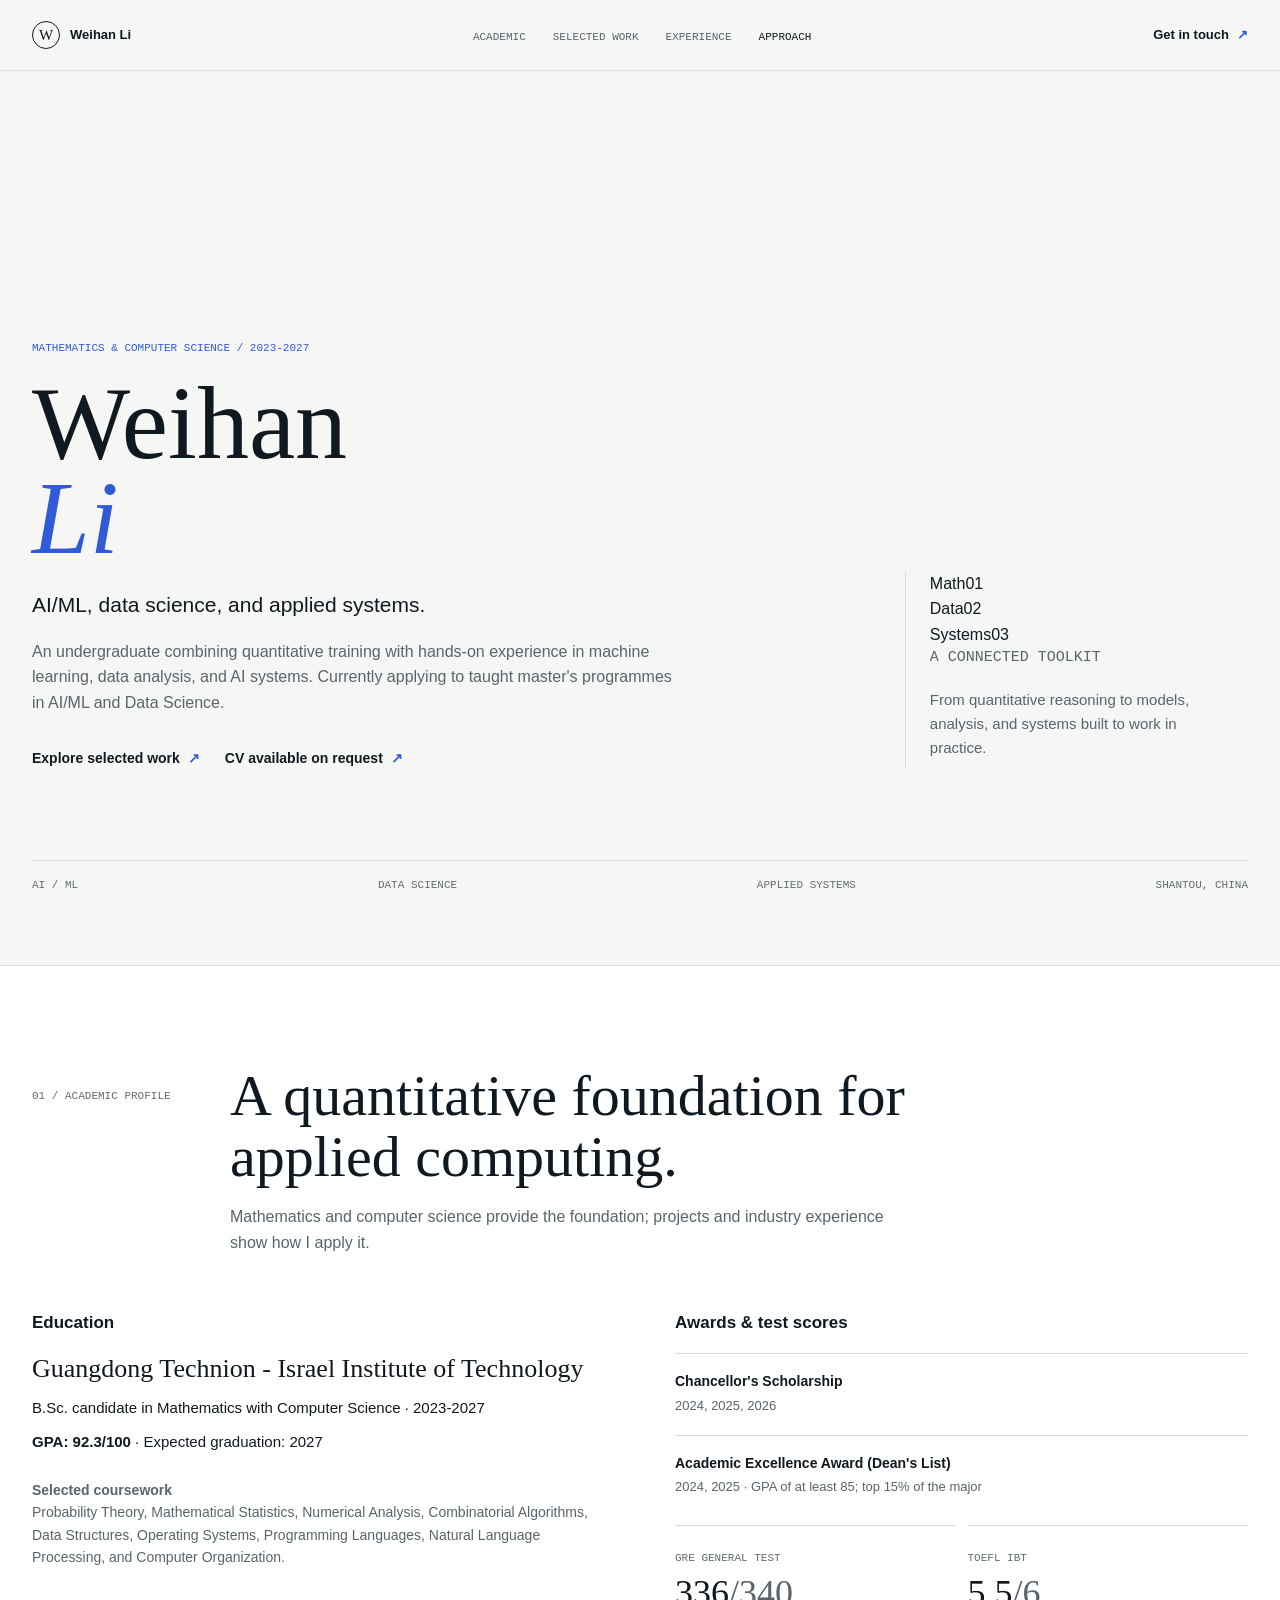
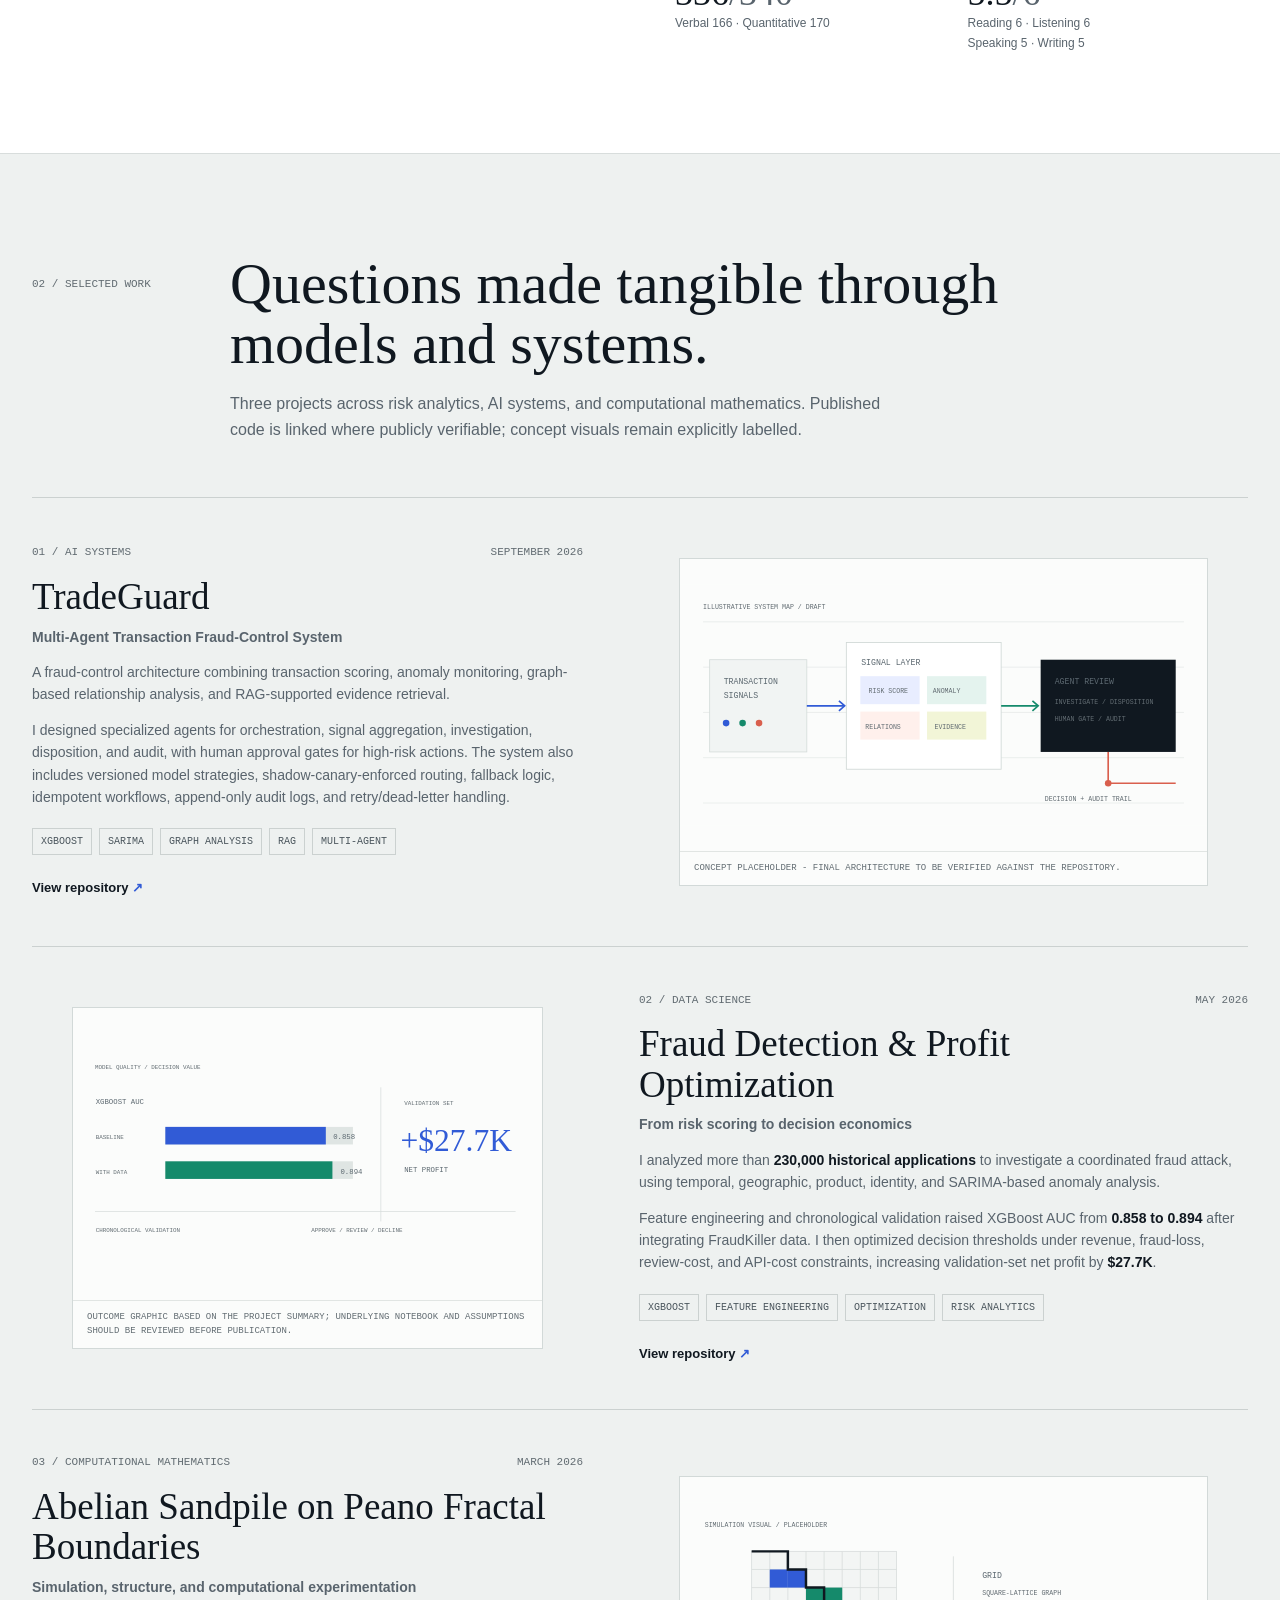
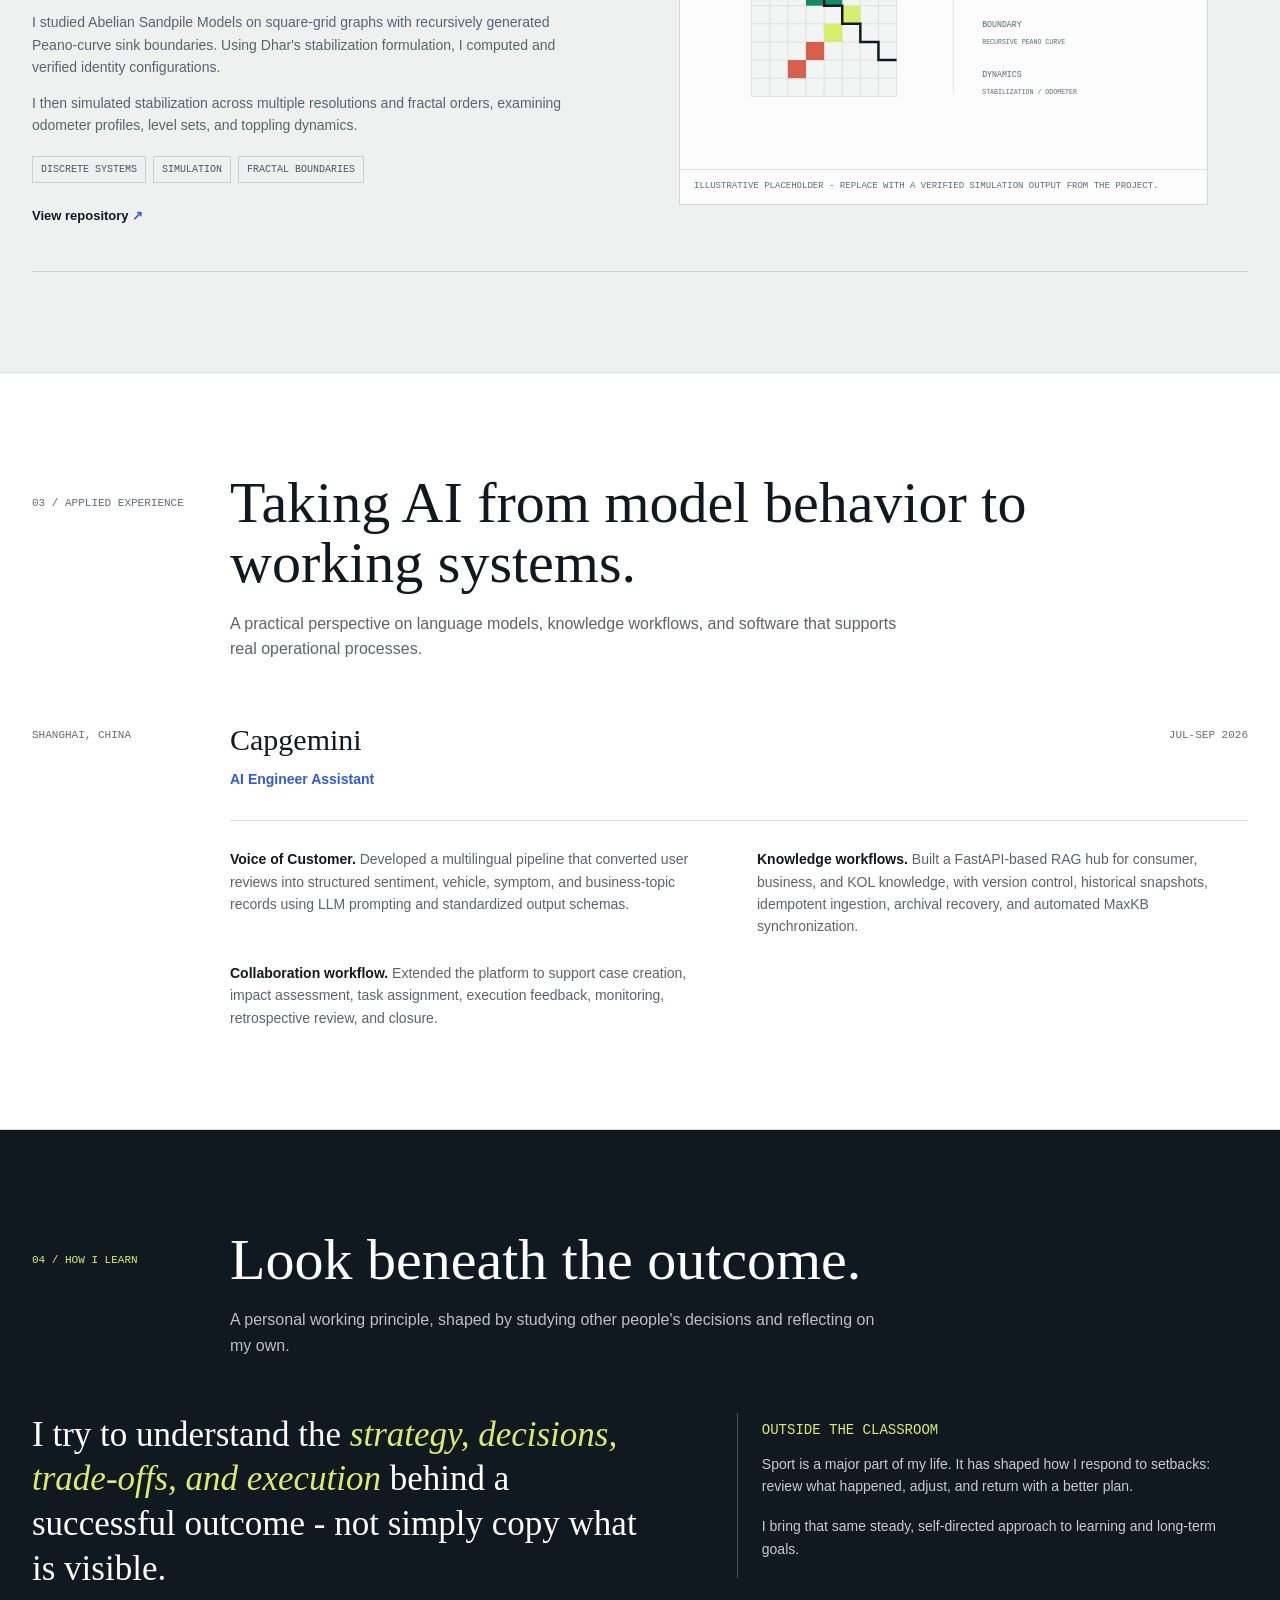
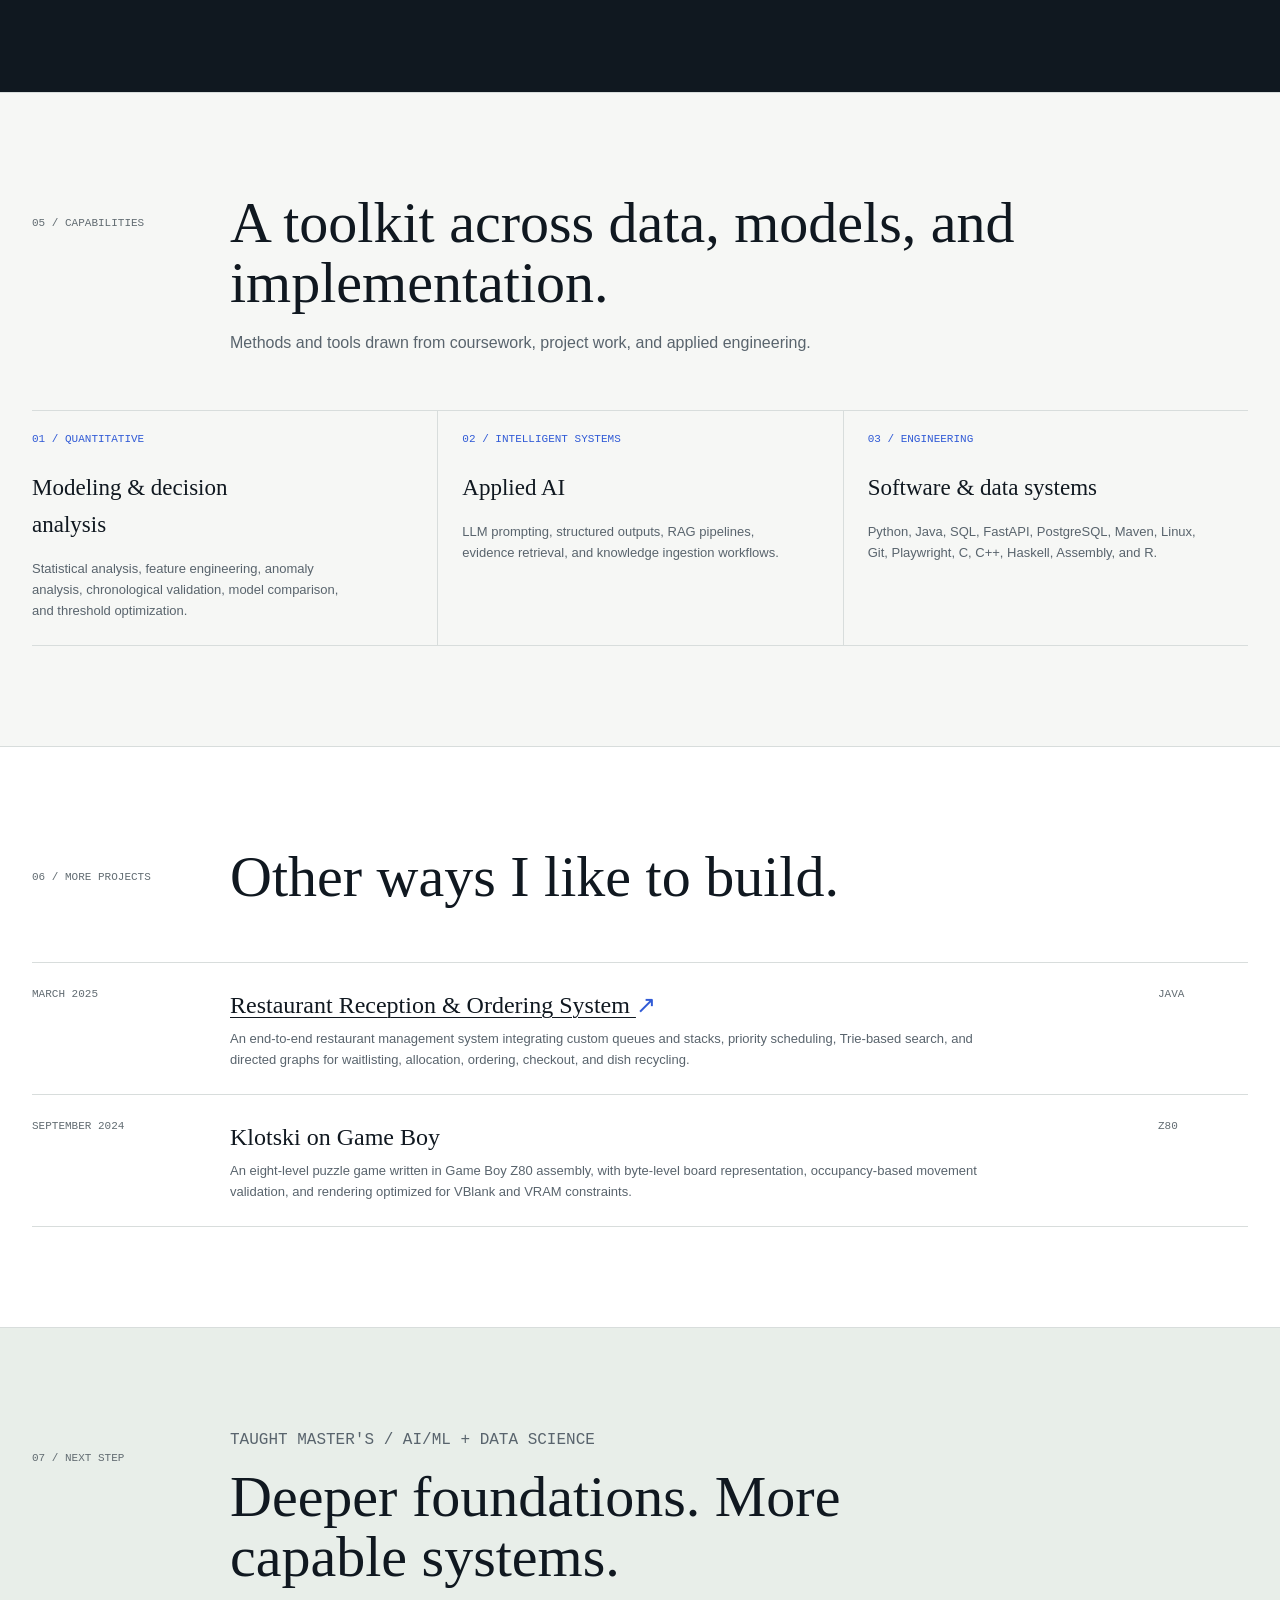
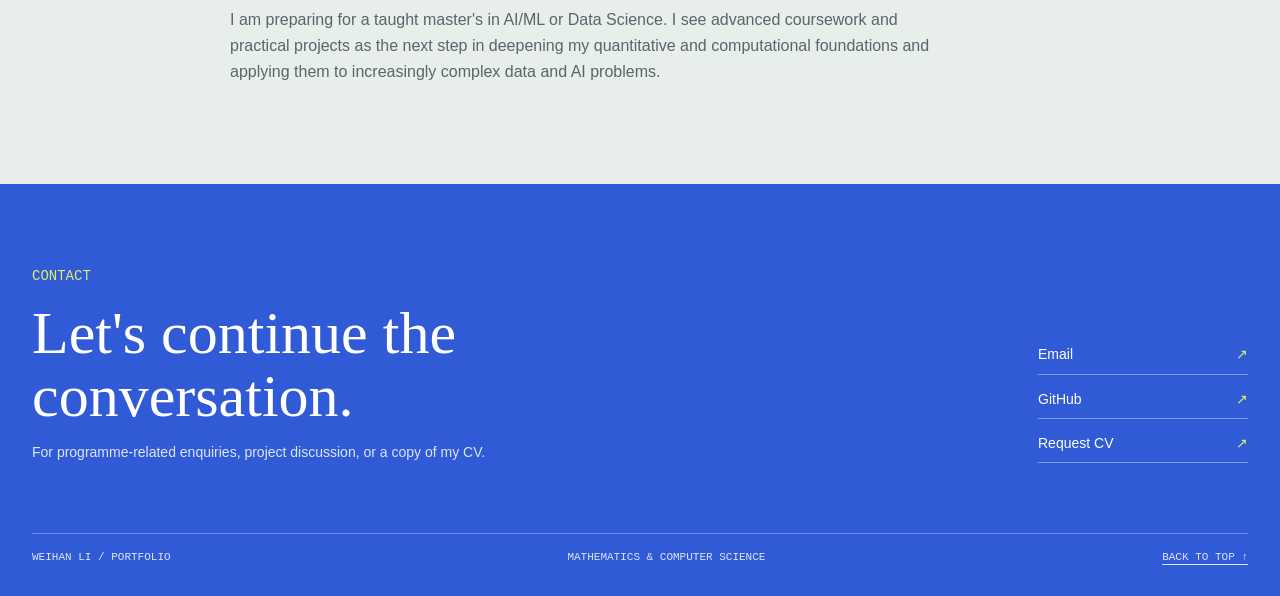
==== index.html @ e056a629 "Publish index.html" ====
<!doctype html>
<html lang="en">
<head>
  <meta charset="utf-8">
  <meta name="viewport" content="width=device-width, initial-scale=1">
  <meta name="theme-color" content="#f6f7f5">
  <meta name="description" content="Weihan Li - Mathematics and Computer Science undergraduate working across AI/ML, data science, and applied systems.">
  <link rel="canonical" href="https://li2452824528-dot.github.io/">
  <link rel="icon" href="data:image/svg+xml,%3Csvg xmlns='http://www.w3.org/2000/svg' viewBox='0 0 64 64'%3E%3Crect width='64' height='64' rx='32' fill='%23101820'/%3E%3Ctext x='32' y='41' text-anchor='middle' font-family='Arial' font-size='28' fill='white'%3EW%3C/text%3E%3C/svg%3E">
  <title>Weihan Li - AI/ML &amp; Data Science</title>
  <style>
    :root {
      color-scheme: light;
      --paper: #f6f7f5;
      --white: #ffffff;
      --ink: #101820;
      --muted: #59646d;
      --quiet: #626c72;
      --line: #d8dddc;
      --blue: #315bd6;
      --green: #158a6b;
      --coral: #d95f4d;
      --lime: #d8ed6d;
      --max: 1280px;
      --gutter: 32px;
      --serif: "Iowan Old Style", "Palatino Linotype", "Book Antiqua", Georgia, serif;
      --sans: -apple-system, BlinkMacSystemFont, "Segoe UI", sans-serif;
      --mono: "SFMono-Regular", Consolas, "Liberation Mono", monospace;
    }

    *, *::before, *::after { box-sizing: border-box; }
    html { scroll-behavior: smooth; scroll-padding-top: 94px; }
    body {
      margin: 0;
      background: var(--paper);
      color: var(--ink);
      font-family: var(--sans);
      font-size: 16px;
      line-height: 1.6;
      -webkit-font-smoothing: antialiased;
    }
    a { color: inherit; text-decoration-thickness: 1px; text-underline-offset: 4px; }
    a:hover { color: var(--blue); }
    button, a { -webkit-tap-highlight-color: transparent; }
    button:focus-visible, a:focus-visible { outline: 2px solid var(--blue); outline-offset: 4px; }
    ::selection { background: var(--lime); color: var(--ink); }
    .skip-link {
      position: fixed;
      z-index: 20;
      top: 8px;
      left: 8px;
      transform: translateY(-150%);
      padding: 10px 14px;
      background: var(--ink);
      color: var(--white);
    }
    .skip-link:focus { transform: translateY(0); }
    .wrap { width: min(var(--max), calc(100% - var(--gutter) * 2)); margin-inline: auto; }
    .eyebrow, .mono, .nav-link, .project-meta, .metric-label, .timeline-date, .tag, .figure-note {
      font-family: var(--mono);
      font-size: 11px;
      font-weight: 500;
      letter-spacing: 0;
      line-height: 1.5;
      text-transform: uppercase;
    }
    .eyebrow { color: var(--blue); }
    .quiet { color: var(--muted); }

    .site-header {
      position: sticky;
      z-index: 10;
      top: 0;
      border-bottom: 1px solid rgb(16 24 32 / 9%);
      background: rgb(246 247 245 / 92%);
      backdrop-filter: blur(16px);
    }
    .header-inner {
      display: flex;
      min-height: 70px;
      align-items: center;
      justify-content: space-between;
      gap: 28px;
    }
    .wordmark {
      display: inline-flex;
      align-items: center;
      gap: 10px;
      flex: 0 0 auto;
      color: var(--ink);
      font-size: 13px;
      font-weight: 650;
      text-decoration: none;
    }
    .wordmark-mark {
      display: grid;
      width: 28px;
      height: 28px;
      place-items: center;
      border: 1px solid var(--ink);
      border-radius: 50%;
      font-family: var(--serif);
      font-size: 15px;
      font-weight: 500;
    }
    .nav-list { display: flex; align-items: center; gap: 27px; padding: 0; margin: 0; list-style: none; }
    .nav-link { color: var(--muted); text-decoration: none; transition: color 180ms ease; }
    .nav-link:hover, .nav-link[aria-current="location"] { color: var(--ink); }
    .header-contact {
      display: inline-flex;
      align-items: center;
      gap: 8px;
      flex: 0 0 auto;
      color: var(--ink);
      font-size: 13px;
      font-weight: 600;
      text-decoration: none;
    }
    .arrow { display: inline-block; color: var(--blue); transition: transform 180ms ease; }
    a:hover .arrow { transform: translate(3px, -2px); }

    .hero { padding: 100px 0 72px; }
    .hero-grid {
      display: grid;
      grid-template-columns: minmax(0, 1.4fr) minmax(270px, .6fr);
      align-items: end;
      gap: 72px;
    }
    .hero h1 {
      margin: 20px 0 25px;
      font-family: var(--serif);
      font-size: 104px;
      font-weight: 400;
      line-height: .91;
    }
    .hero h1 span { color: var(--blue); font-style: italic; }
    .hero-role {
      max-width: 700px;
      margin: 0;
      font-size: 21px;
      line-height: 1.4;
    }
    .hero-copy { max-width: 640px; margin: 19px 0 0; color: var(--muted); font-size: 16px; }
    .hero-actions { display: flex; flex-wrap: wrap; gap: 25px; margin-top: 31px; }
    .text-action {
      display: inline-flex;
      align-items: center;
      gap: 8px;
      color: var(--ink);
      font-size: 14px;
      font-weight: 650;
      text-decoration: none;
    }
    .hero-aside { padding: 0 0 9px 24px; border-left: 1px solid var(--line); }
    .hero-aside p { max-width: 290px; margin: 0; color: var(--muted); font-size: 15px; }
    .hero-aside .eyebrow { margin: 0 0 18px; }
    .hero-mark {
      display: flex;
      min-height: 125px;
      align-items: end;
      gap: 10px;
      margin-bottom: 24px;
      color: var(--ink);
      font-family: var(--mono);
      font-size: 12px;
    }
    .hero-mark span { display: block; width: 13px; border-radius: 1px 1px 0 0; }
    .hero-mark span:nth-child(1) { height: 40px; background: var(--blue); }
    .hero-mark span:nth-child(2) { height: 75px; background: var(--green); }
    .hero-mark span:nth-child(3) { height: 53px; background: var(--coral); }
    .hero-mark span:nth-child(4) { height: 105px; background: var(--lime); border: 1px solid #c2d957; }
    .hero-mark span:nth-child(5) { height: 63px; background: var(--blue); }
    .hero-mark-label { align-self: end; margin-left: 9px; padding-bottom: 2px; color: var(--quiet); }
    .hero-bottom {
      display: flex;
      justify-content: space-between;
      gap: 20px;
      margin-top: 91px;
      padding-top: 16px;
      border-top: 1px solid var(--line);
      color: var(--quiet);
    }

    .section { padding: 100px 0; border-top: 1px solid var(--line); }
    .section-head {
      display: grid;
      grid-template-columns: 170px minmax(0, 1fr);
      gap: 28px;
      align-items: start;
      margin-bottom: 54px;
    }
    .section-index { padding-top: 11px; color: var(--quiet); }
    .section h2 {
      max-width: 850px;
      margin: 0;
      font-family: var(--serif);
      font-size: 58px;
      font-weight: 400;
      line-height: 1.04;
    }
    .section-intro { max-width: 670px; margin: 17px 0 0; color: var(--muted); font-size: 16px; }
    .section-intro strong { color: var(--ink); font-weight: 600; }

    .academic { background: var(--white); }
    .academic-grid { display: grid; grid-template-columns: 1fr 1fr; gap: 70px; }
    .academic-main h3, .academic-side h3 { margin: 0 0 17px; font-size: 17px; font-weight: 650; }
    .school { margin: 0; font-family: var(--serif); font-size: 26px; line-height: 1.25; }
    .degree-line { margin: 10px 0 6px; font-size: 15px; }
    .coursework { max-width: 600px; margin: 25px 0 0; color: var(--muted); font-size: 14px; }
    .award-list { display: grid; gap: 18px; margin: 0 0 27px; padding: 0; list-style: none; }
    .award-list li { padding-top: 16px; border-top: 1px solid var(--line); }
    .award-title { display: block; font-size: 14px; font-weight: 650; }
    .award-detail { display: block; margin-top: 3px; color: var(--muted); font-size: 13px; }
    .score-grid { display: grid; grid-template-columns: 1fr 1fr; gap: 12px; }
    .score { padding: 17px 0 0; border-top: 1px solid var(--line); }
    .score strong { display: block; margin: 7px 0 3px; font-family: var(--serif); font-size: 36px; font-weight: 400; line-height: 1; }
    .score small { display: block; color: var(--muted); font-size: 12px; }
    .score .metric-label { color: var(--quiet); }

    .work-section { background: #eef1f0; }
    .work-list { border-top: 1px solid #cbd1d0; }
    .project {
      display: grid;
      grid-template-columns: minmax(0, .95fr) minmax(350px, 1.05fr);
      gap: 56px;
      align-items: center;
      padding: 44px 0;
      border-bottom: 1px solid #cbd1d0;
    }
    .project:nth-child(even) .project-copy { order: 2; }
    .project:nth-child(even) .project-visual { order: 1; }
    .project-meta { display: flex; flex-wrap: wrap; justify-content: space-between; gap: 12px; color: var(--quiet); }
    .project h3 { max-width: 550px; margin: 16px 0 8px; font-family: var(--serif); font-size: 37px; font-weight: 400; line-height: 1.1; }
    .project-subtitle { margin: 0 0 17px; color: var(--blue); font-size: 14px; font-weight: 650; }
    .project-copy p { margin: 0 0 13px; color: var(--muted); font-size: 14px; }
    .project-copy p strong { color: var(--ink); font-weight: 600; }
    .project-tags { display: flex; flex-wrap: wrap; gap: 7px; margin-top: 20px; }
    .tag { padding: 5px 8px; border: 1px solid #cbd1d0; color: #4b565d; font-size: 10px; }
    .project-links { display: flex; gap: 19px; margin-top: 23px; }
    .project-links a { font-size: 13px; font-weight: 650; text-decoration: none; }
    .pending-link { color: var(--quiet); font-size: 12px; }
    .project-visual {
      min-height: 292px;
      overflow: hidden;
      border: 1px solid #d2d9d8;
      background: #fbfcfb;
    }
    .project-visual svg { display: block; width: 100%; height: 100%; min-height: 292px; }
    .figure-note { display: block; padding: 10px 14px; border-top: 1px solid #e1e5e3; color: var(--quiet); font-size: 9px; }
    .svg-label { fill: #5c6870; font-family: var(--mono); font-size: 10px; letter-spacing: 0; }
    .svg-small { fill: #626c72; font-family: var(--mono); font-size: 8px; letter-spacing: 0; }

    .experience { background: var(--white); }
    .experience-grid { display: grid; grid-template-columns: 170px minmax(0, 1fr); gap: 28px; }
    .experience-index { color: var(--quiet); }
    .role { display: grid; grid-template-columns: minmax(0, 1fr) 160px; gap: 30px; padding: 0 0 30px; border-bottom: 1px solid var(--line); }
    .role h3 { margin: 0; font-family: var(--serif); font-size: 30px; font-weight: 400; }
    .role-title { margin: 4px 0 0; color: var(--blue); font-size: 14px; font-weight: 650; }
    .timeline-date { text-align: right; color: var(--quiet); }
    .role-details { display: grid; grid-template-columns: 1fr 1fr; gap: 24px 36px; margin-top: 27px; }
    .role-details p { margin: 0; color: var(--muted); font-size: 14px; }
    .role-details strong { color: var(--ink); font-weight: 600; }

    .approach { background: var(--ink); color: var(--white); }
    .approach .section-index { color: #9ba5a8; }
    .approach .eyebrow { color: var(--lime); }
    .approach h2 { max-width: 860px; color: var(--white); }
    .approach .section-intro { color: #b9c1c3; }
    .approach-grid { display: grid; grid-template-columns: 1.1fr .9fr; gap: 80px; align-items: start; }
    .approach-quote { max-width: 730px; margin: 0; font-family: var(--serif); font-size: 35px; line-height: 1.28; }
    .approach-quote em { color: var(--lime); font-weight: 400; }
    .approach-note { padding: 7px 0 0 24px; border-left: 1px solid #465158; }
    .approach-note p { margin: 0 0 18px; color: #c6cdcf; font-size: 14px; }
    .approach-note .eyebrow { margin: 0 0 12px; }

    .capabilities { background: var(--paper); }
    .capability-list { display: grid; grid-template-columns: repeat(3, 1fr); border-top: 1px solid var(--line); }
    .capability { min-height: 190px; padding: 20px 24px 24px 0; border-bottom: 1px solid var(--line); }
    .capability + .capability { padding-left: 24px; border-left: 1px solid var(--line); }
    .capability h3 { max-width: 250px; margin: 0 0 15px; font-family: var(--serif); font-size: 23px; font-weight: 400; }
    .capability p { max-width: 330px; margin: 0; color: var(--muted); font-size: 13px; }
    .capability-number { display: block; margin-bottom: 23px; color: var(--blue); }

    .additional { background: var(--white); }
    .additional-list { border-top: 1px solid var(--line); }
    .additional-item { display: grid; grid-template-columns: 170px minmax(0, 1fr) 90px; gap: 28px; align-items: start; padding: 23px 0; border-bottom: 1px solid var(--line); }
    .additional-item .mono { color: var(--quiet); }
    .additional-item h3 { margin: 0 0 5px; font-family: var(--serif); font-size: 24px; font-weight: 400; }
    .additional-item p { max-width: 770px; margin: 0; color: var(--muted); font-size: 13px; }

    .next-step { background: #e8eee9; }
    .next-grid { display: grid; grid-template-columns: 170px minmax(0, 1fr); gap: 28px; }
    .next-copy { max-width: 820px; }
    .next-copy h2 { max-width: 770px; }
    .next-copy p { max-width: 700px; margin: 20px 0 0; color: var(--muted); font-size: 16px; }
    .next-copy .eyebrow { margin: 0 0 15px; }

    .contact { padding: 82px 0 30px; background: var(--blue); color: var(--white); }
    .contact-grid { display: grid; grid-template-columns: minmax(0, 1fr) auto; gap: 50px; align-items: end; }
    .contact .eyebrow { color: var(--lime); }
    .contact h2 { max-width: 760px; margin: 15px 0 13px; font-family: var(--serif); font-size: 60px; font-weight: 400; line-height: 1.05; }
    .contact p { max-width: 510px; margin: 0; color: #dce4ff; font-size: 14px; }
    .contact-links { display: grid; gap: 13px; min-width: 210px; }
    .contact-links a { display: flex; align-items: center; justify-content: space-between; gap: 18px; padding-bottom: 8px; border-bottom: 1px solid rgb(255 255 255 / 38%); color: var(--white); font-size: 14px; text-decoration: none; }
    .contact-links a:hover { color: var(--lime); }
    .contact-links .arrow { color: var(--lime); }
    .footer-row { display: flex; justify-content: space-between; gap: 20px; margin-top: 70px; padding-top: 15px; border-top: 1px solid rgb(255 255 255 / 30%); color: #dce4ff; }

    .reveal { opacity: 0; transform: translateY(14px); transition: opacity 600ms ease, transform 600ms ease; }
    .reveal.is-visible { opacity: 1; transform: translateY(0); }
    @media (prefers-reduced-motion: reduce) {
      *, *::before, *::after { scroll-behavior: auto !important; animation-duration: .01ms !important; transition-duration: .01ms !important; }
      .reveal { opacity: 1; transform: none; }
    }

    @media (max-width: 900px) {
      :root { --gutter: 24px; }
      .header-inner { gap: 18px; }
      .nav-list { gap: 16px; }
      .hero { padding-top: 78px; }
      .hero-grid { grid-template-columns: minmax(0, 1.2fr) minmax(220px, .8fr); gap: 40px; }
      .hero h1 { font-size: 78px; }
      .section-head, .experience-grid, .next-grid { grid-template-columns: 110px minmax(0, 1fr); }
      .project { grid-template-columns: minmax(0, 1fr) minmax(300px, .9fr); gap: 30px; }
      .project h3 { font-size: 32px; }
      .approach-grid { gap: 45px; }
      .approach-quote { font-size: 30px; }
    }
    @media (max-width: 680px) {
      :root { --gutter: 20px; }
      html { scroll-padding-top: 78px; }
      .header-inner { min-height: 62px; flex-wrap: wrap; gap: 0 12px; padding-block: 8px; }
      .wordmark { font-size: 12px; }
      .wordmark-mark { width: 25px; height: 25px; }
      .header-contact { margin-left: auto; font-size: 12px; }
      .nav-wrap { order: 3; width: 100%; overflow-x: auto; scrollbar-width: none; }
      .nav-wrap::-webkit-scrollbar { display: none; }
      .nav-list { width: max-content; gap: 21px; padding: 7px 0 3px; }
      .nav-link { font-size: 10px; }
      .hero { padding: 60px 0 45px; }
      .hero-grid { grid-template-columns: 1fr; gap: 40px; }
      .hero h1 { margin: 17px 0 20px; font-size: 64px; }
      .hero-role { font-size: 18px; }
      .hero-copy { margin-top: 13px; font-size: 14px; }
      .hero-aside { display: grid; grid-template-columns: 100px 1fr; gap: 0 16px; padding: 0; border-left: 0; }
      .hero-mark { grid-row: span 2; min-height: 78px; gap: 6px; margin: 0; }
      .hero-mark span { width: 9px; }
      .hero-mark span:nth-child(1) { height: 28px; }
      .hero-mark span:nth-child(2) { height: 52px; }
      .hero-mark span:nth-child(3) { height: 37px; }
      .hero-mark span:nth-child(4) { height: 69px; }
      .hero-mark span:nth-child(5) { height: 44px; }
      .hero-mark span.hero-mark-label { display: none; }
      .hero-aside .eyebrow { margin: 0 0 5px; }
      .hero-aside p { font-size: 13px; }
      .hero-bottom { margin-top: 52px; font-size: 9px; }
      .section { padding: 67px 0; }
      .section-head { grid-template-columns: 1fr; gap: 9px; margin-bottom: 34px; }
      .section-index { padding-top: 0; }
      .section h2 { font-size: 43px; }
      .section-intro { margin-top: 12px; font-size: 14px; }
      .academic-grid { grid-template-columns: 1fr; gap: 44px; }
      .school { font-size: 23px; }
      .score strong { font-size: 32px; }
      .project { grid-template-columns: 1fr; gap: 23px; padding: 31px 0; }
      .project:nth-child(even) .project-copy, .project:nth-child(even) .project-visual { order: initial; }
      .project h3 { font-size: 31px; }
      .project-visual, .project-visual svg { min-height: 230px; }
      .svg-label { font-size: 18px; }
      .svg-small { font-size: 14px; }
      .project-copy p { font-size: 13px; }
      .experience-grid { grid-template-columns: 1fr; gap: 12px; }
      .role { grid-template-columns: 1fr; gap: 8px; }
      .role h3 { font-size: 27px; }
      .timeline-date { text-align: left; }
      .role-details { grid-template-columns: 1fr; gap: 15px; margin-top: 21px; }
      .approach-grid { grid-template-columns: 1fr; gap: 30px; }
      .approach-quote { font-size: 28px; }
      .approach-note { padding-left: 17px; }
      .capability-list { grid-template-columns: 1fr; }
      .capability { min-height: auto; padding: 19px 0 22px; }
      .capability + .capability { padding-left: 0; border-left: 0; }
      .capability-number { margin-bottom: 12px; }
      .capability h3 { margin-bottom: 8px; }
      .additional-item { grid-template-columns: 1fr auto; gap: 7px 14px; }
      .additional-item .mono { grid-column: 1 / -1; }
      .additional-item h3 { font-size: 21px; }
      .additional-item p { grid-column: 1 / -1; }
      .next-grid { grid-template-columns: 1fr; gap: 9px; }
      .next-copy h2 { font-size: 40px; }
      .next-copy p { margin-top: 14px; font-size: 14px; }
      .contact { padding-top: 62px; }
      .contact-grid { grid-template-columns: 1fr; gap: 32px; }
      .contact h2 { font-size: 46px; }
      .contact-links { min-width: 0; }
      .footer-row { margin-top: 50px; font-size: 9px; }
    }
    @media (max-width: 360px) {
      .section h2 { font-size: 36px; }
      .next-copy h2 { font-size: 36px; }
      .contact h2 { font-size: 40px; }
      .svg-label { font-size: 20px; }
      .svg-small { font-size: 16px; }
    }
  </style>
  <link rel="stylesheet" href="enhancements.css">
</head>
<body>
  <a class="skip-link" href="#main">Skip to content</a>
  <div class="scroll-progress" aria-hidden="true"><span></span></div>
  <header class="site-header">
    <div class="wrap header-inner">
      <a class="wordmark" href="#top" aria-label="Weihan Li, home">
        <span class="wordmark-mark" aria-hidden="true">W</span>
        <span>Weihan Li</span>
      </a>
      <nav class="nav-wrap" aria-label="Main navigation">
        <ul class="nav-list">
          <li><a class="nav-link" href="#academic">Academic</a></li>
          <li><a class="nav-link" href="#work">Selected work</a></li>
          <li><a class="nav-link" href="#experience">Experience</a></li>
          <li><a class="nav-link" href="#approach">Approach</a></li>
        </ul>
      </nav>
      <a class="header-contact" href="#contact">Get in touch <span class="arrow" aria-hidden="true">&#8599;</span></a>
    </div>
  </header>

  <main id="main">
    <section class="hero wrap" id="top" aria-labelledby="hero-title">
      <canvas id="signal-canvas" aria-hidden="true"></canvas>
      <div class="hero-grid">
        <div class="hero-copy-block">
          <p class="eyebrow">Mathematics &amp; Computer Science / 2023-2027</p>
          <h1 id="hero-title">Weihan<br><span class="hero-name-accent">Li</span></h1>
          <p class="hero-role">AI/ML, data science, and applied systems.</p>
          <p class="hero-copy">An undergraduate combining quantitative training with hands-on experience in machine learning, data analysis, and AI systems. Currently applying to taught master's programmes in AI/ML and Data Science.</p>
          <div class="hero-actions">
            <a class="text-action" href="#work">Explore selected work <span class="arrow" aria-hidden="true">&#8599;</span></a>
            <a class="text-action" href="mailto:weihanli2026@163.com?subject=CV%20request">CV available on request <span class="arrow" aria-hidden="true">&#8599;</span></a>
          </div>
        </div>
        <aside class="hero-aside reveal" aria-label="Areas of focus">
          <div class="focus-system" aria-hidden="true">
            <div class="focus-track"><span>Math</span><span class="focus-line" style="--focus:.92;--track-color:var(--blue)"></span><span>01</span></div>
            <div class="focus-track"><span>Data</span><span class="focus-line" style="--focus:.78;--track-color:var(--green)"></span><span>02</span></div>
            <div class="focus-track"><span>Systems</span><span class="focus-line" style="--focus:.84;--track-color:var(--coral)"></span><span>03</span></div>
          </div>
          <p class="eyebrow">A connected toolkit</p>
          <p>From quantitative reasoning to models, analysis, and systems built to work in practice.</p>
        </aside>
      </div>
      <div class="hero-bottom mono">
        <span>AI / ML</span><span>Data science</span><span>Applied systems</span><span>Shantou, China</span>
      </div>
    </section>

    <section class="section academic" id="academic" aria-labelledby="academic-title">
      <div class="wrap">
        <div class="section-head reveal">
          <p class="section-index eyebrow">01 / Academic profile</p>
          <div>
            <h2 id="academic-title">A quantitative foundation for applied computing.</h2>
            <p class="section-intro">Mathematics and computer science provide the foundation; projects and industry experience show how I apply it.</p>
          </div>
        </div>
        <div class="academic-grid">
          <div class="academic-main reveal">
            <h3>Education</h3>
            <p class="school">Guangdong Technion - Israel Institute of Technology</p>
            <p class="degree-line">B.Sc. candidate in Mathematics with Computer Science · 2023-2027</p>
            <p class="degree-line"><strong>GPA: 92.3/100</strong> · Expected graduation: 2027</p>
            <p class="coursework"><strong>Selected coursework</strong><br>Probability Theory, Mathematical Statistics, Numerical Analysis, Combinatorial Algorithms, Data Structures, Operating Systems, Programming Languages, Natural Language Processing, and Computer Organization.</p>
          </div>
          <div class="academic-side reveal">
            <h3>Awards &amp; test scores</h3>
            <ul class="award-list">
              <li><span class="award-title">Chancellor's Scholarship</span><span class="award-detail">2024, 2025, 2026</span></li>
              <li><span class="award-title">Academic Excellence Award (Dean's List)</span><span class="award-detail">2024, 2025 · GPA of at least 85; top 15% of the major</span></li>
            </ul>
            <div class="score-grid" aria-label="Standardized test scores">
              <div class="score"><span class="metric-label">GRE General Test</span><strong>336<span class="quiet">/340</span></strong><small>Verbal 166 · Quantitative 170</small></div>
              <div class="score"><span class="metric-label">TOEFL iBT</span><strong>5.5<span class="quiet">/6</span></strong><small>Reading 6 · Listening 6<br>Speaking 5 · Writing 5</small></div>
            </div>
          </div>
        </div>
      </div>
    </section>

    <section class="section work-section" id="work" aria-labelledby="work-title">
      <div class="wrap">
        <div class="section-head reveal">
          <p class="section-index eyebrow">02 / Selected work</p>
          <div>
            <h2 id="work-title">Questions made tangible through models and systems.</h2>
            <p class="section-intro">Three projects across risk analytics, AI systems, and computational mathematics. Published code is linked where publicly verifiable; concept visuals remain explicitly labelled.</p>
          </div>
        </div>
        <div class="work-list">
          <article class="project reveal" data-project="tradeguard" aria-labelledby="tradeguard-title">
            <div class="project-copy">
              <div class="project-meta"><span>01 / AI systems</span><span>September 2026</span></div>
              <h3 id="tradeguard-title">TradeGuard</h3>
              <p class="project-subtitle">Multi-Agent Transaction Fraud-Control System</p>
              <p>A fraud-control architecture combining transaction scoring, anomaly monitoring, graph-based relationship analysis, and RAG-supported evidence retrieval.</p>
              <p>I designed specialized agents for orchestration, signal aggregation, investigation, disposition, and audit, with human approval gates for high-risk actions. The system also includes versioned model strategies, shadow-canary-enforced routing, fallback logic, idempotent workflows, append-only audit logs, and retry/dead-letter handling.</p>
              <div class="project-tags"><span class="tag">XGBoost</span><span class="tag">SARIMA</span><span class="tag">Graph analysis</span><span class="tag">RAG</span><span class="tag">Multi-agent</span></div>
              <div class="project-links"><a href="https://github.com/li2452824528-dot/TradeGuard" target="_blank" rel="noreferrer">View repository <span class="arrow" aria-hidden="true">&#8599;</span></a></div>
            </div>
            <figure class="project-visual" data-viz="tradeguard">
              <svg viewBox="0 0 640 292" role="img" aria-labelledby="trade-svg-title trade-svg-desc" preserveAspectRatio="xMidYMid meet">
                <title id="trade-svg-title">TradeGuard concept map placeholder</title>
                <desc id="trade-svg-desc">An illustrative flow from transaction signals to multi-agent review and audited decisions. To be verified against the source repository.</desc>
                <rect width="640" height="292" fill="#fbfcfb"/>
                <path d="M28 45H612M28 100H612M28 155H612M28 210H612M28 265H612" stroke="#e7ebea" stroke-width="1"/>
                <text x="28" y="29" class="svg-small">ILLUSTRATIVE SYSTEM MAP / DRAFT</text>
                <rect x="36" y="91" width="118" height="112" fill="#f1f4f3" stroke="#d5dcda"/>
                <text x="53" y="120" class="svg-label">TRANSACTION</text><text x="53" y="137" class="svg-label">SIGNALS</text>
                <circle cx="56" cy="168" r="4" fill="#315bd6"/><circle cx="76" cy="168" r="4" fill="#158a6b"/><circle cx="96" cy="168" r="4" fill="#d95f4d"/>
                <path d="M154 147H199" stroke="#315bd6" stroke-width="2"/><path d="m193 141 7 6-7 6" fill="none" stroke="#315bd6" stroke-width="2"/>
                <rect x="202" y="70" width="188" height="154" fill="#fff" stroke="#cfd7d5"/>
                <text x="220" y="97" class="svg-label">SIGNAL LAYER</text>
                <rect x="219" y="111" width="72" height="34" fill="#e8edff"/><text x="229" y="132" class="svg-small">RISK SCORE</text>
                <rect x="300" y="111" width="72" height="34" fill="#e4f3ee"/><text x="307" y="132" class="svg-small">ANOMALY</text>
                <rect x="219" y="154" width="72" height="34" fill="#fff0ec"/><text x="225" y="175" class="svg-small">RELATIONS</text>
                <rect x="300" y="154" width="72" height="34" fill="#f2f5d7"/><text x="309" y="175" class="svg-small">EVIDENCE</text>
                <path d="M390 147H434" stroke="#158a6b" stroke-width="2"/><path d="m428 141 7 6-7 6" fill="none" stroke="#158a6b" stroke-width="2"/>
                <rect x="438" y="91" width="164" height="112" fill="#101820"/>
                <text x="455" y="120" fill="#d8ed6d" class="svg-label">AGENT REVIEW</text>
                <text x="455" y="145" fill="#ffffff" class="svg-small">INVESTIGATE / DISPOSITION</text>
                <text x="455" y="165" fill="#ffffff" class="svg-small">HUMAN GATE / AUDIT</text>
                <path d="M520 203V241H602" fill="none" stroke="#d95f4d" stroke-width="2"/>
                <circle cx="520" cy="241" r="4" fill="#d95f4d"/><text x="443" y="263" class="svg-small">DECISION + AUDIT TRAIL</text>
              </svg>
              <figcaption class="figure-note">Concept placeholder - final architecture to be verified against the repository.</figcaption>
            </figure>
          </article>

          <article class="project reveal" data-project="fraud" aria-labelledby="fraud-title">
            <div class="project-copy">
              <div class="project-meta"><span>02 / Data science</span><span>May 2026</span></div>
              <h3 id="fraud-title">Fraud Detection &amp; Profit Optimization</h3>
              <p class="project-subtitle">From risk scoring to decision economics</p>
              <p>I analyzed more than <strong>230,000 historical applications</strong> to investigate a coordinated fraud attack, using temporal, geographic, product, identity, and SARIMA-based anomaly analysis.</p>
              <p>Feature engineering and chronological validation raised XGBoost AUC from <strong>0.858 to 0.894</strong> after integrating FraudKiller data. I then optimized decision thresholds under revenue, fraud-loss, review-cost, and API-cost constraints, increasing validation-set net profit by <strong>$27.7K</strong>.</p>
              <div class="project-tags"><span class="tag">XGBoost</span><span class="tag">Feature engineering</span><span class="tag">Optimization</span><span class="tag">Risk analytics</span></div>
              <div class="project-links"><a href="https://github.com/li2452824528-dot/Fraud-Detection-Profit-Optimization" target="_blank" rel="noreferrer">View repository <span class="arrow" aria-hidden="true">&#8599;</span></a></div>
            </div>
            <figure class="project-visual" data-viz="fraud">
              <svg viewBox="0 0 640 292" role="img" aria-labelledby="fraud-svg-title fraud-svg-desc" preserveAspectRatio="xMidYMid meet">
                <title id="fraud-svg-title">Fraud model performance and decision value</title>
                <desc id="fraud-svg-desc">A comparison of XGBoost AUC before and after FraudKiller integration, with the validation-set net-profit increase highlighted.</desc>
                <rect width="640" height="292" fill="#fbfcfb"/>
                <text x="30" y="30" class="svg-small">MODEL QUALITY / DECISION VALUE</text>
                <text x="31" y="78" class="svg-label">XGBOOST AUC</text>
                <text x="31" y="126" class="svg-small">BASELINE</text><rect x="126" y="109" width="256" height="24" fill="#dfe5e3"/><rect x="126" y="109" width="219" height="24" fill="#315bd6"/><text x="355" y="126" class="svg-label">0.858</text>
                <text x="31" y="173" class="svg-small">WITH DATA</text><rect x="126" y="156" width="256" height="24" fill="#dfe5e3"/><rect x="126" y="156" width="228" height="24" fill="#158a6b"/><text x="365" y="173" class="svg-label">0.894</text>
                <line x1="420" y1="55" x2="420" y2="238" stroke="#d8dddc"/>
                <text x="452" y="79" class="svg-small">VALIDATION SET</text>
                <text x="447" y="142" fill="#315bd6" font-family="Georgia, serif" font-size="43">+$27.7K</text>
                <text x="452" y="170" class="svg-label">NET PROFIT</text>
                <rect x="30" y="224" width="574" height="1" fill="#d8dddc"/>
                <text x="31" y="252" class="svg-small">CHRONOLOGICAL VALIDATION</text><text x="325" y="252" class="svg-small">APPROVE / REVIEW / DECLINE</text>
              </svg>
              <figcaption class="figure-note">Outcome graphic based on the project summary; underlying notebook and assumptions should be reviewed before publication.</figcaption>
            </figure>
          </article>

          <article class="project reveal" data-project="sandpile" aria-labelledby="sandpile-title">
            <div class="project-copy">
              <div class="project-meta"><span>03 / Computational mathematics</span><span>March 2026</span></div>
              <h3 id="sandpile-title">Abelian Sandpile on Peano Fractal Boundaries</h3>
              <p class="project-subtitle">Simulation, structure, and computational experimentation</p>
              <p>I studied Abelian Sandpile Models on square-grid graphs with recursively generated Peano-curve sink boundaries. Using Dhar's stabilization formulation, I computed and verified identity configurations.</p>
              <p>I then simulated stabilization across multiple resolutions and fractal orders, examining odometer profiles, level sets, and toppling dynamics.</p>
              <div class="project-tags"><span class="tag">Discrete systems</span><span class="tag">Simulation</span><span class="tag">Fractal boundaries</span></div>
              <div class="project-links"><a href="https://github.com/li2452824528-dot/abelian-sandpile-on-peano-fractal-boundaries" target="_blank" rel="noreferrer">View repository <span class="arrow" aria-hidden="true">&#8599;</span></a></div>
            </div>
            <figure class="project-visual">
              <svg viewBox="0 0 640 292" role="img" aria-labelledby="sand-svg-title sand-svg-desc" preserveAspectRatio="xMidYMid meet">
                <title id="sand-svg-title">Sandpile simulation visual placeholder</title>
                <desc id="sand-svg-desc">An abstract square-grid visualization with a highlighted recursive boundary. It is illustrative and not a computed project result.</desc>
                <rect width="640" height="292" fill="#fbfcfb"/>
                <text x="30" y="30" class="svg-small">SIMULATION VISUAL / PLACEHOLDER</text>
                <g transform="translate(87 59)" stroke="#d8dddc" stroke-width="1">
                  <rect x="0" y="0" width="176" height="176" fill="#f3f5f4"/>
                  <path d="M22 0V176M44 0V176M66 0V176M88 0V176M110 0V176M132 0V176M154 0V176M0 22H176M0 44H176M0 66H176M0 88H176M0 110H176M0 132H176M0 154H176"/>
                </g>
                <g transform="translate(87 59)">
                  <rect x="22" y="22" width="22" height="22" fill="#315bd6"/><rect x="44" y="22" width="22" height="22" fill="#315bd6"/>
                  <rect x="66" y="44" width="22" height="22" fill="#158a6b"/><rect x="88" y="44" width="22" height="22" fill="#158a6b"/>
                  <rect x="110" y="66" width="22" height="22" fill="#d8ed6d"/><rect x="88" y="88" width="22" height="22" fill="#d8ed6d"/>
                  <rect x="66" y="110" width="22" height="22" fill="#d95f4d"/><rect x="44" y="132" width="22" height="22" fill="#d95f4d"/>
                  <path d="M0 0H44V22H66V44H88V66H110V88H132V110H154V132H176" fill="none" stroke="#101820" stroke-width="3"/>
                </g>
                <line x1="332" y1="65" x2="332" y2="232" stroke="#d8dddc"/>
                <text x="367" y="91" class="svg-label">GRID</text><text x="367" y="112" class="svg-small">SQUARE-LATTICE GRAPH</text>
                <text x="367" y="151" class="svg-label">BOUNDARY</text><text x="367" y="172" class="svg-small">RECURSIVE PEANO CURVE</text>
                <text x="367" y="211" class="svg-label">DYNAMICS</text><text x="367" y="232" class="svg-small">STABILIZATION / ODOMETER</text>
              </svg>
              <figcaption class="figure-note">Illustrative placeholder - replace with a verified simulation output from the project.</figcaption>
            </figure>
          </article>
        </div>
      </div>
    </section>

    <section class="section experience" id="experience" aria-labelledby="experience-title">
      <div class="wrap">
        <div class="section-head reveal">
          <p class="section-index eyebrow">03 / Applied experience</p>
          <div>
            <h2 id="experience-title">Taking AI from model behavior to working systems.</h2>
            <p class="section-intro">A practical perspective on language models, knowledge workflows, and software that supports real operational processes.</p>
          </div>
        </div>
        <div class="experience-grid reveal">
          <p class="experience-index mono">Shanghai, China</p>
          <div>
            <div class="role">
              <div><h3>Capgemini</h3><p class="role-title">AI Engineer Assistant</p></div>
              <p class="timeline-date">JUL-SEP 2026</p>
            </div>
            <div class="role-details">
              <p><strong>Voice of Customer.</strong> Developed a multilingual pipeline that converted user reviews into structured sentiment, vehicle, symptom, and business-topic records using LLM prompting and standardized output schemas.</p>
              <p><strong>Knowledge workflows.</strong> Built a FastAPI-based RAG hub for consumer, business, and KOL knowledge, with version control, historical snapshots, idempotent ingestion, archival recovery, and automated MaxKB synchronization.</p>
              <p><strong>Collaboration workflow.</strong> Extended the platform to support case creation, impact assessment, task assignment, execution feedback, monitoring, retrospective review, and closure.</p>
            </div>
          </div>
        </div>
      </div>
    </section>

    <section class="section approach" id="approach" aria-labelledby="approach-title">
      <div class="wrap">
        <div class="section-head reveal">
          <p class="section-index eyebrow">04 / How I learn</p>
          <div>
            <h2 id="approach-title">Look beneath the outcome.</h2>
            <p class="section-intro">A personal working principle, shaped by studying other people's decisions and reflecting on my own.</p>
          </div>
        </div>
        <div class="approach-grid reveal">
          <blockquote class="approach-quote">I try to understand the <em>strategy, decisions, trade-offs, and execution</em> behind a successful outcome - not simply copy what is visible.</blockquote>
          <div class="approach-note">
            <p class="eyebrow">Outside the classroom</p>
            <p>Sport is a major part of my life. It has shaped how I respond to setbacks: review what happened, adjust, and return with a better plan.</p>
            <p>I bring that same steady, self-directed approach to learning and long-term goals.</p>
          </div>
        </div>
      </div>
    </section>

    <section class="section capabilities" id="capabilities" aria-labelledby="capabilities-title">
      <div class="wrap">
        <div class="section-head reveal">
          <p class="section-index eyebrow">05 / Capabilities</p>
          <div>
            <h2 id="capabilities-title">A toolkit across data, models, and implementation.</h2>
            <p class="section-intro">Methods and tools drawn from coursework, project work, and applied engineering.</p>
          </div>
        </div>
        <div class="capability-list reveal">
          <article class="capability"><span class="capability-number mono">01 / Quantitative</span><h3>Modeling &amp; decision analysis</h3><p>Statistical analysis, feature engineering, anomaly analysis, chronological validation, model comparison, and threshold optimization.</p></article>
          <article class="capability"><span class="capability-number mono">02 / Intelligent systems</span><h3>Applied AI</h3><p>LLM prompting, structured outputs, RAG pipelines, evidence retrieval, and knowledge ingestion workflows.</p></article>
          <article class="capability"><span class="capability-number mono">03 / Engineering</span><h3>Software &amp; data systems</h3><p>Python, Java, SQL, FastAPI, PostgreSQL, Maven, Linux, Git, Playwright, C, C++, Haskell, Assembly, and R.</p></article>
        </div>
      </div>
    </section>

    <section class="section additional" id="additional" aria-labelledby="additional-title">
      <div class="wrap">
        <div class="section-head reveal">
          <p class="section-index eyebrow">06 / More projects</p>
          <div>
            <h2 id="additional-title">Other ways I like to build.</h2>
          </div>
        </div>
        <div class="additional-list reveal">
          <article class="additional-item">
            <span class="mono">March 2025</span>
            <div><h3><a href="https://github.com/li2452824528-dot/restaurant-reception-ordering-system" target="_blank" rel="noreferrer">Restaurant Reception &amp; Ordering System <span class="arrow" aria-hidden="true">&#8599;</span></a></h3><p>An end-to-end restaurant management system integrating custom queues and stacks, priority scheduling, Trie-based search, and directed graphs for waitlisting, allocation, ordering, checkout, and dish recycling.</p></div>
            <span class="mono">Java</span>
          </article>
          <article class="additional-item">
            <span class="mono">September 2024</span>
            <div><h3>Klotski on Game Boy</h3><p>An eight-level puzzle game written in Game Boy Z80 assembly, with byte-level board representation, occupancy-based movement validation, and rendering optimized for VBlank and VRAM constraints.</p></div>
            <span class="mono">Z80</span>
          </article>
        </div>
      </div>
    </section>

    <section class="section next-step" id="next-step" aria-labelledby="next-title">
      <div class="wrap next-grid reveal">
        <p class="section-index eyebrow">07 / Next step</p>
        <div class="next-copy">
          <p class="eyebrow">Taught master's / AI/ML + Data Science</p>
          <h2 id="next-title">Deeper foundations. More capable systems.</h2>
          <p>I am preparing for a taught master's in AI/ML or Data Science. I see advanced coursework and practical projects as the next step in deepening my quantitative and computational foundations and applying them to increasingly complex data and AI problems.</p>
        </div>
      </div>
    </section>

    <footer class="contact" id="contact">
      <div class="wrap">
        <div class="contact-grid">
          <div>
            <p class="eyebrow">Contact</p>
            <h2>Let's continue the conversation.</h2>
            <p>For programme-related enquiries, project discussion, or a copy of my CV.</p>
          </div>
          <div class="contact-links">
            <a href="mailto:weihanli2026@163.com">Email <span class="arrow" aria-hidden="true">&#8599;</span></a>
            <a href="https://github.com/li2452824528-dot" target="_blank" rel="noreferrer">GitHub <span class="arrow" aria-hidden="true">&#8599;</span></a>
            <a href="mailto:weihanli2026@163.com?subject=CV%20request">Request CV <span class="arrow" aria-hidden="true">&#8599;</span></a>
          </div>
        </div>
        <div class="footer-row mono"><span>Weihan Li / Portfolio</span><span>Mathematics &amp; Computer Science</span><a href="#top">Back to top &#8593;</a></div>
      </div>
    </footer>
  </main>
  <script>
    (() => {
      const revealItems = document.querySelectorAll(".reveal");
      const navLinks = [...document.querySelectorAll(".nav-link")];
      const sections = navLinks.map((link) => document.querySelector(link.getAttribute("href"))).filter(Boolean);

      if ("IntersectionObserver" in window) {
        const revealObserver = new IntersectionObserver((entries, observer) => {
          entries.forEach((entry) => {
            if (entry.isIntersecting) {
              entry.target.classList.add("is-visible");
              observer.unobserve(entry.target);
            }
          });
        }, { threshold: 0.12 });
        revealItems.forEach((item) => revealObserver.observe(item));

        const navObserver = new IntersectionObserver((entries) => {
          entries.forEach((entry) => {
            if (!entry.isIntersecting) return;
            navLinks.forEach((link) => {
              if (link.getAttribute("href") === `#${entry.target.id}`) {
                link.setAttribute("aria-current", "location");
              } else {
                link.removeAttribute("aria-current");
              }
            });
          });
        }, { rootMargin: "-30% 0px -60% 0px" });
        sections.forEach((section) => navObserver.observe(section));
      } else {
        revealItems.forEach((item) => item.classList.add("is-visible"));
      }
    })();
  </script>
  <script src="app.js" defer></script>
</body>
</html>
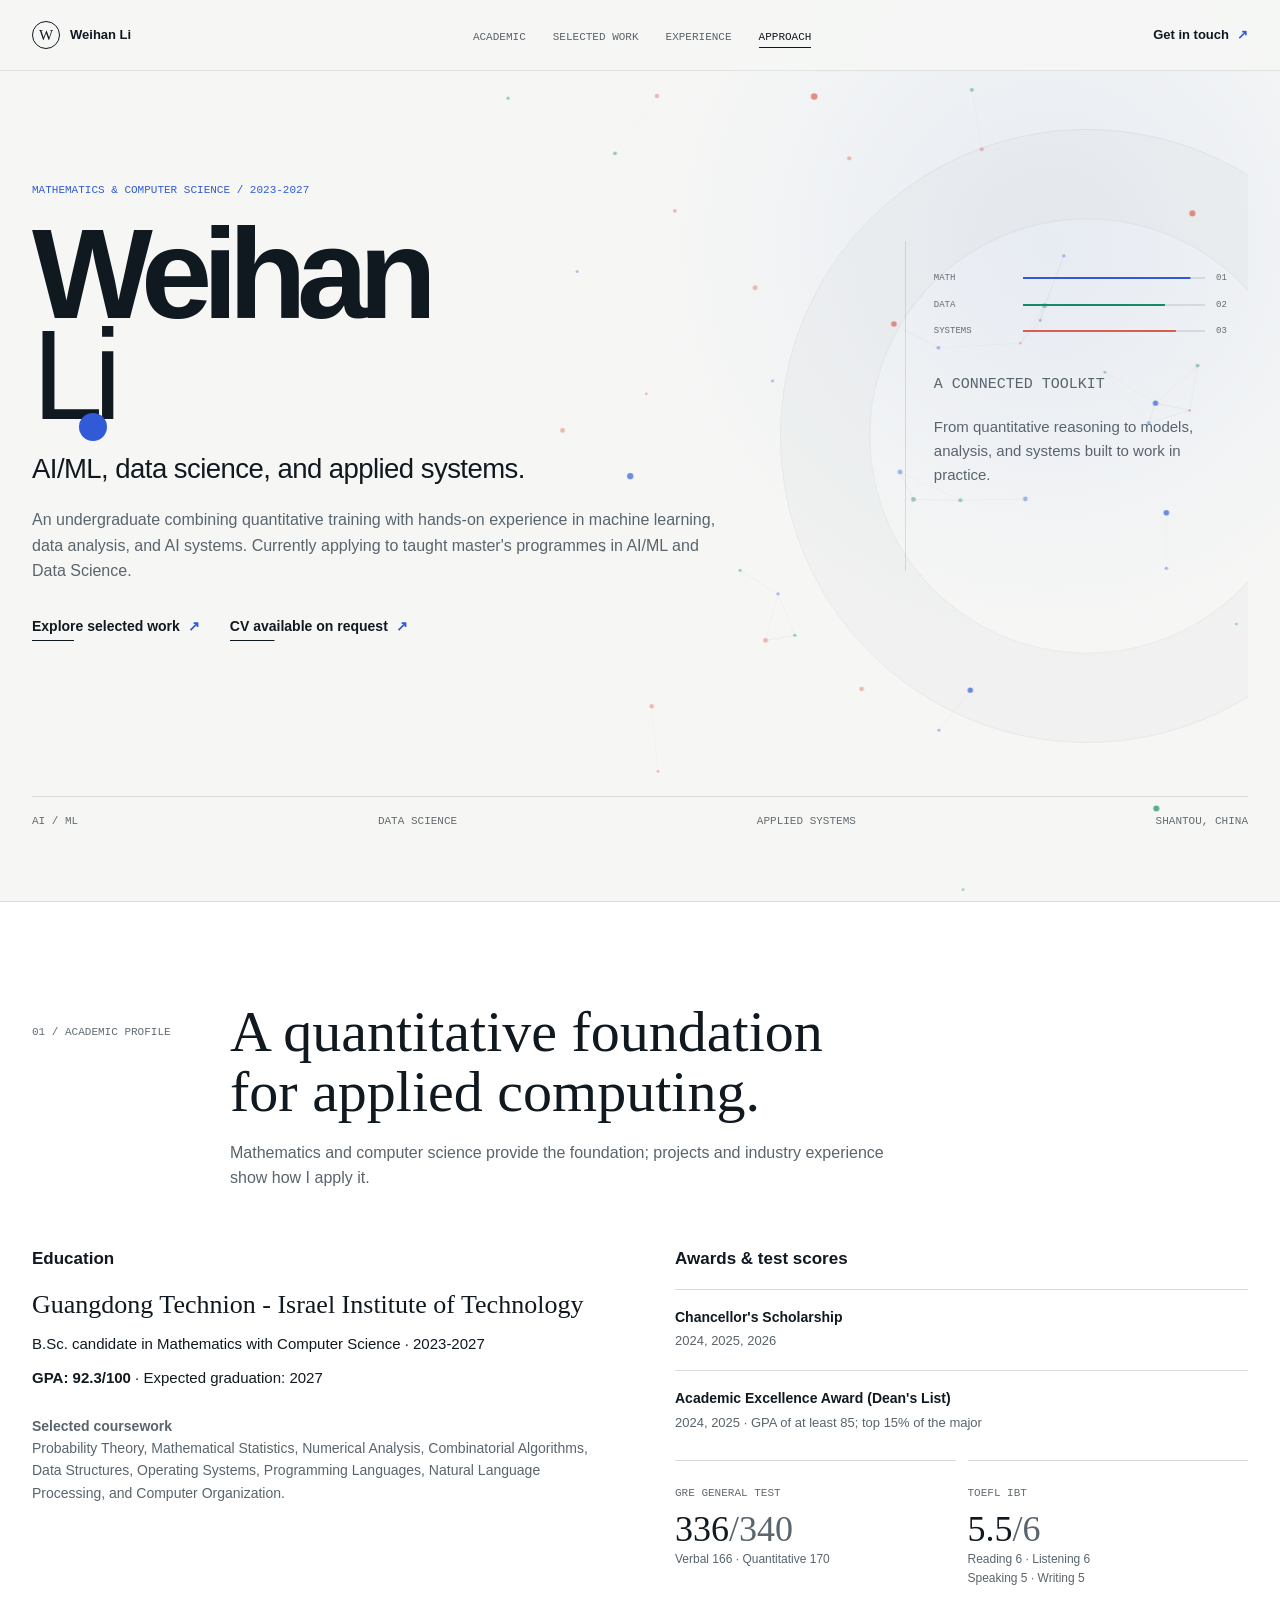
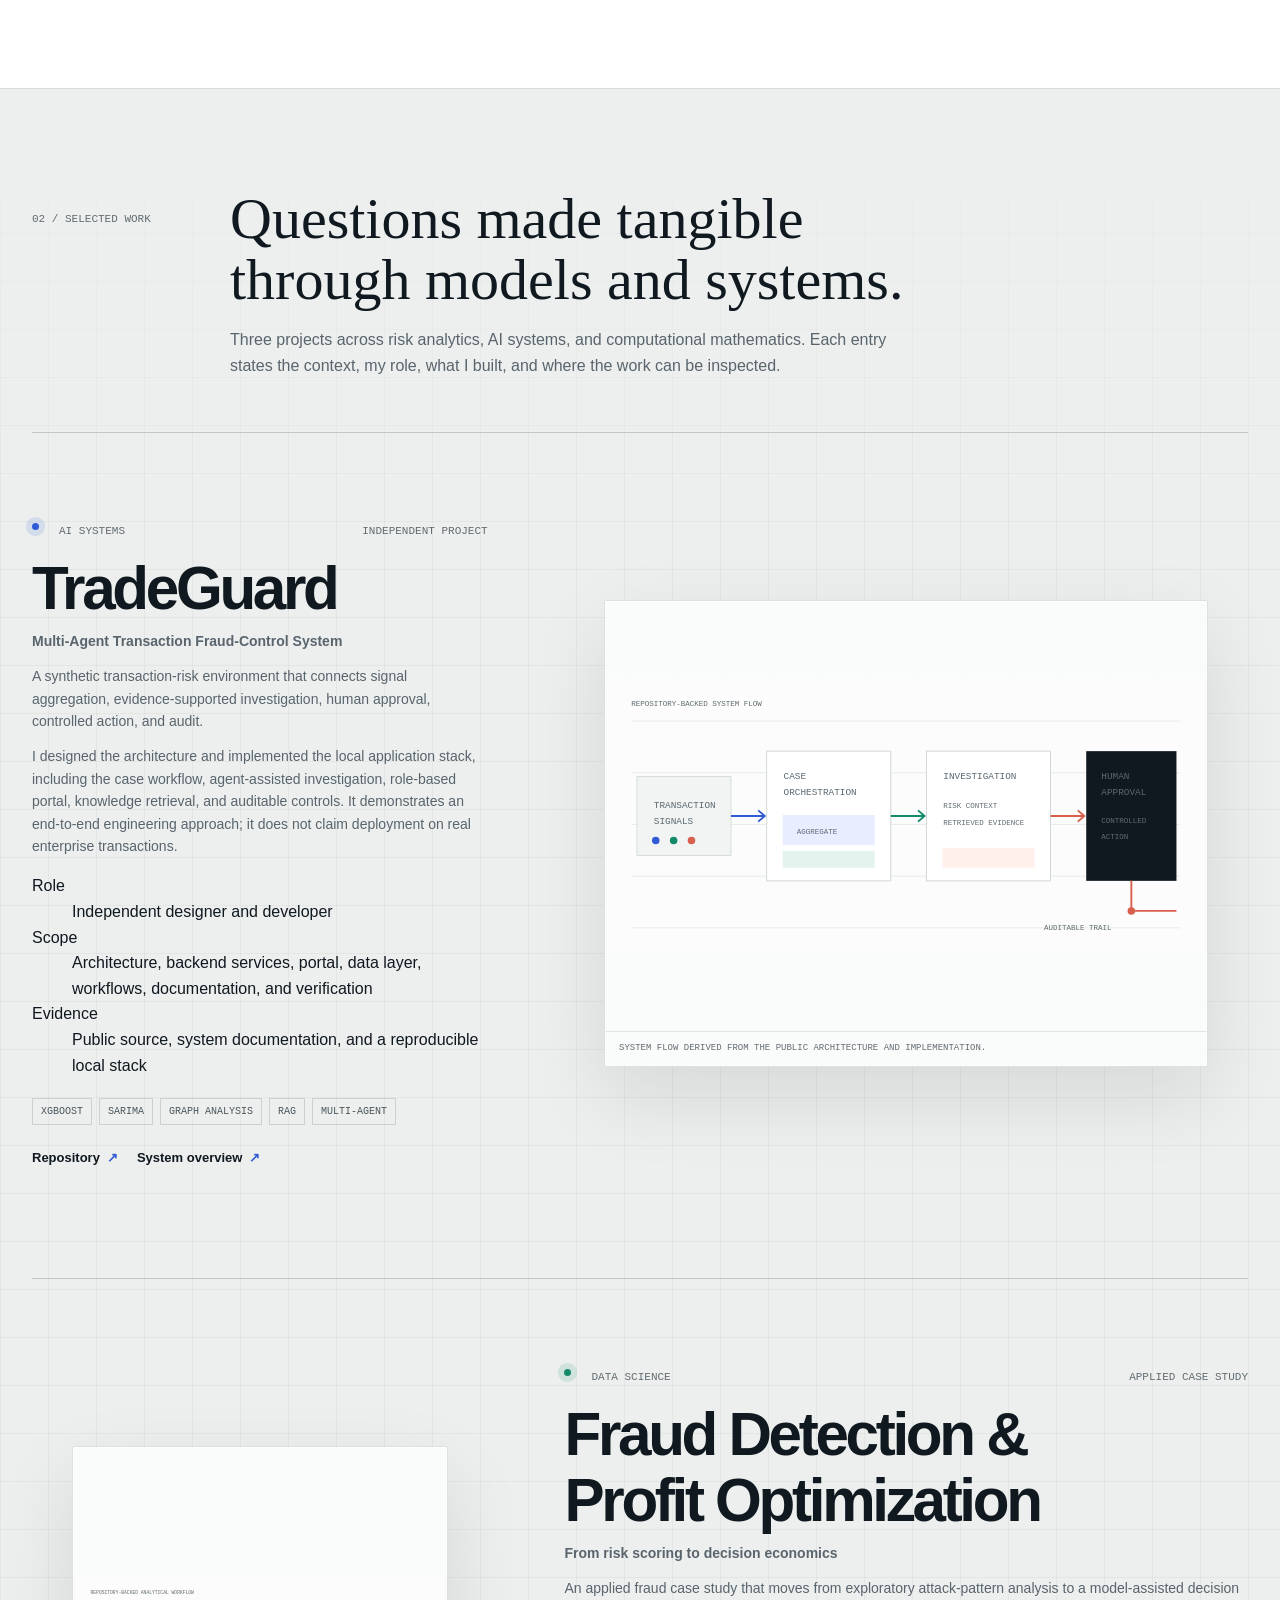
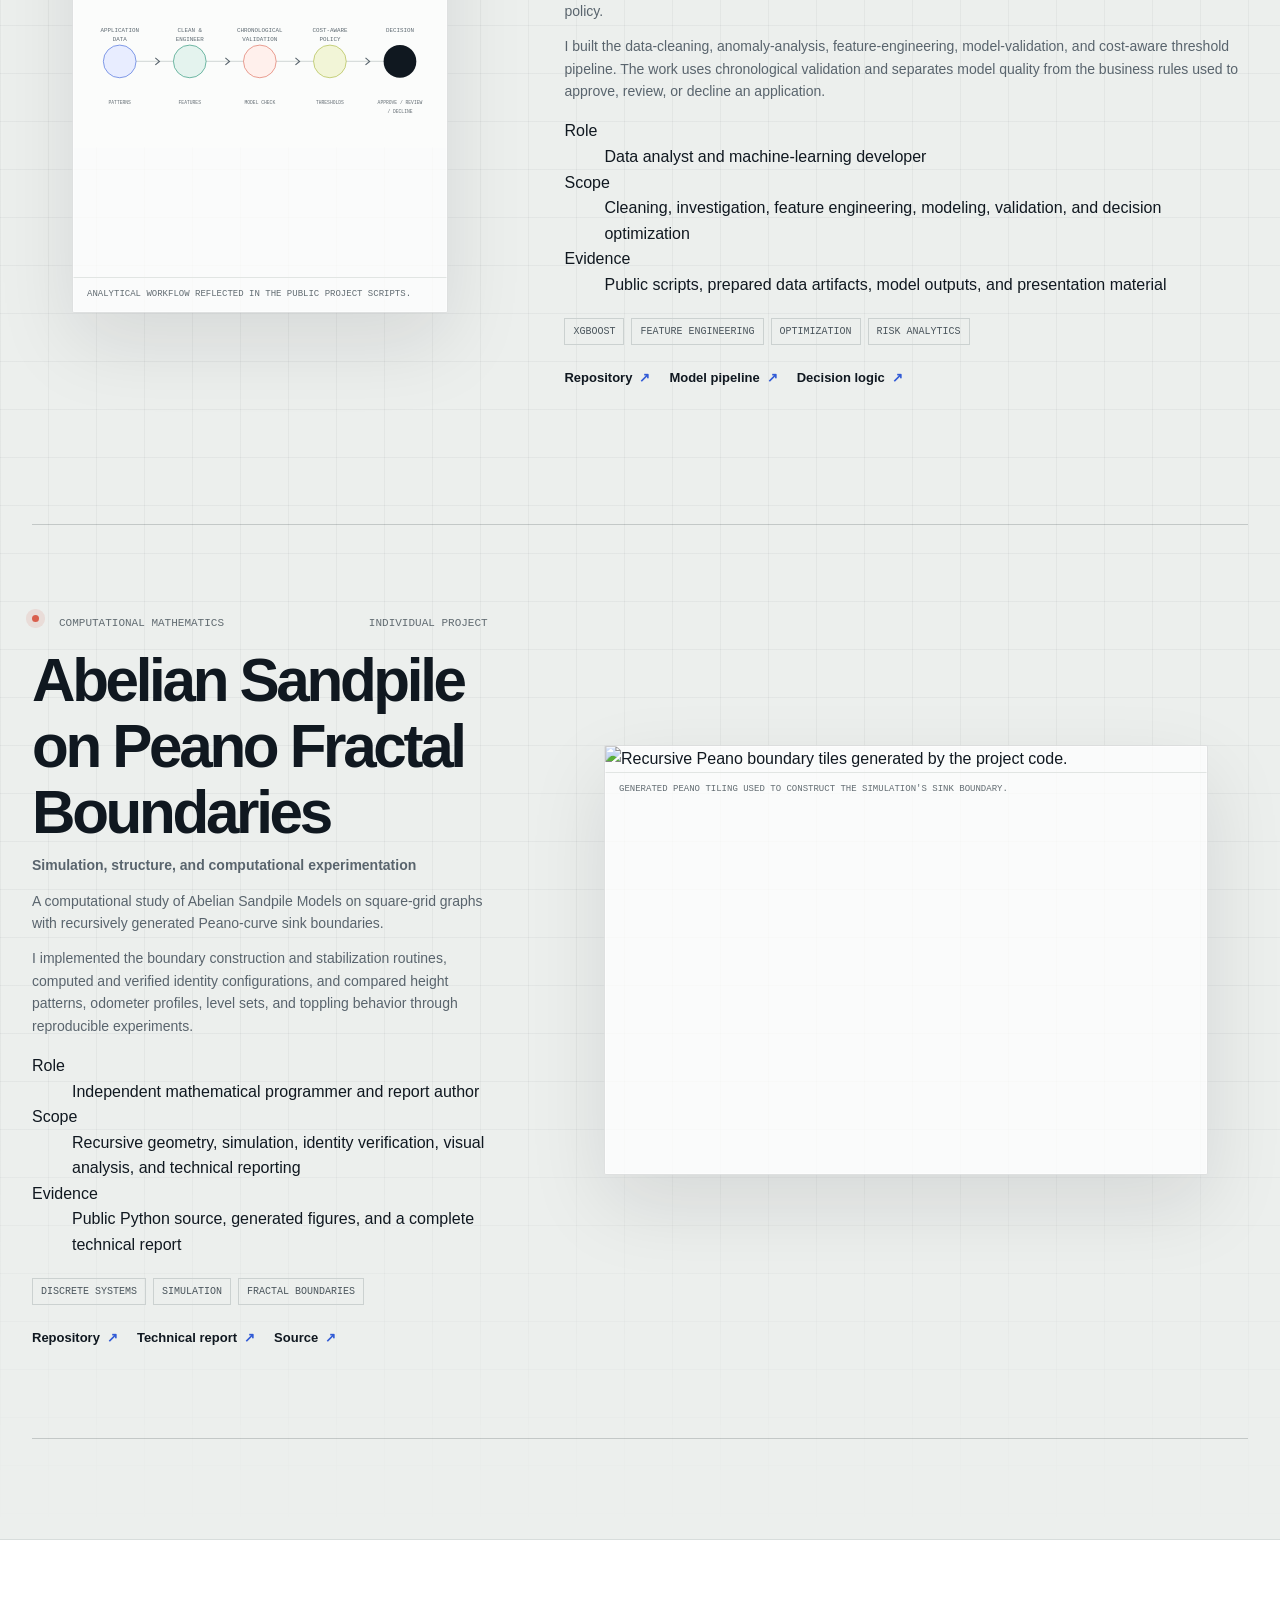
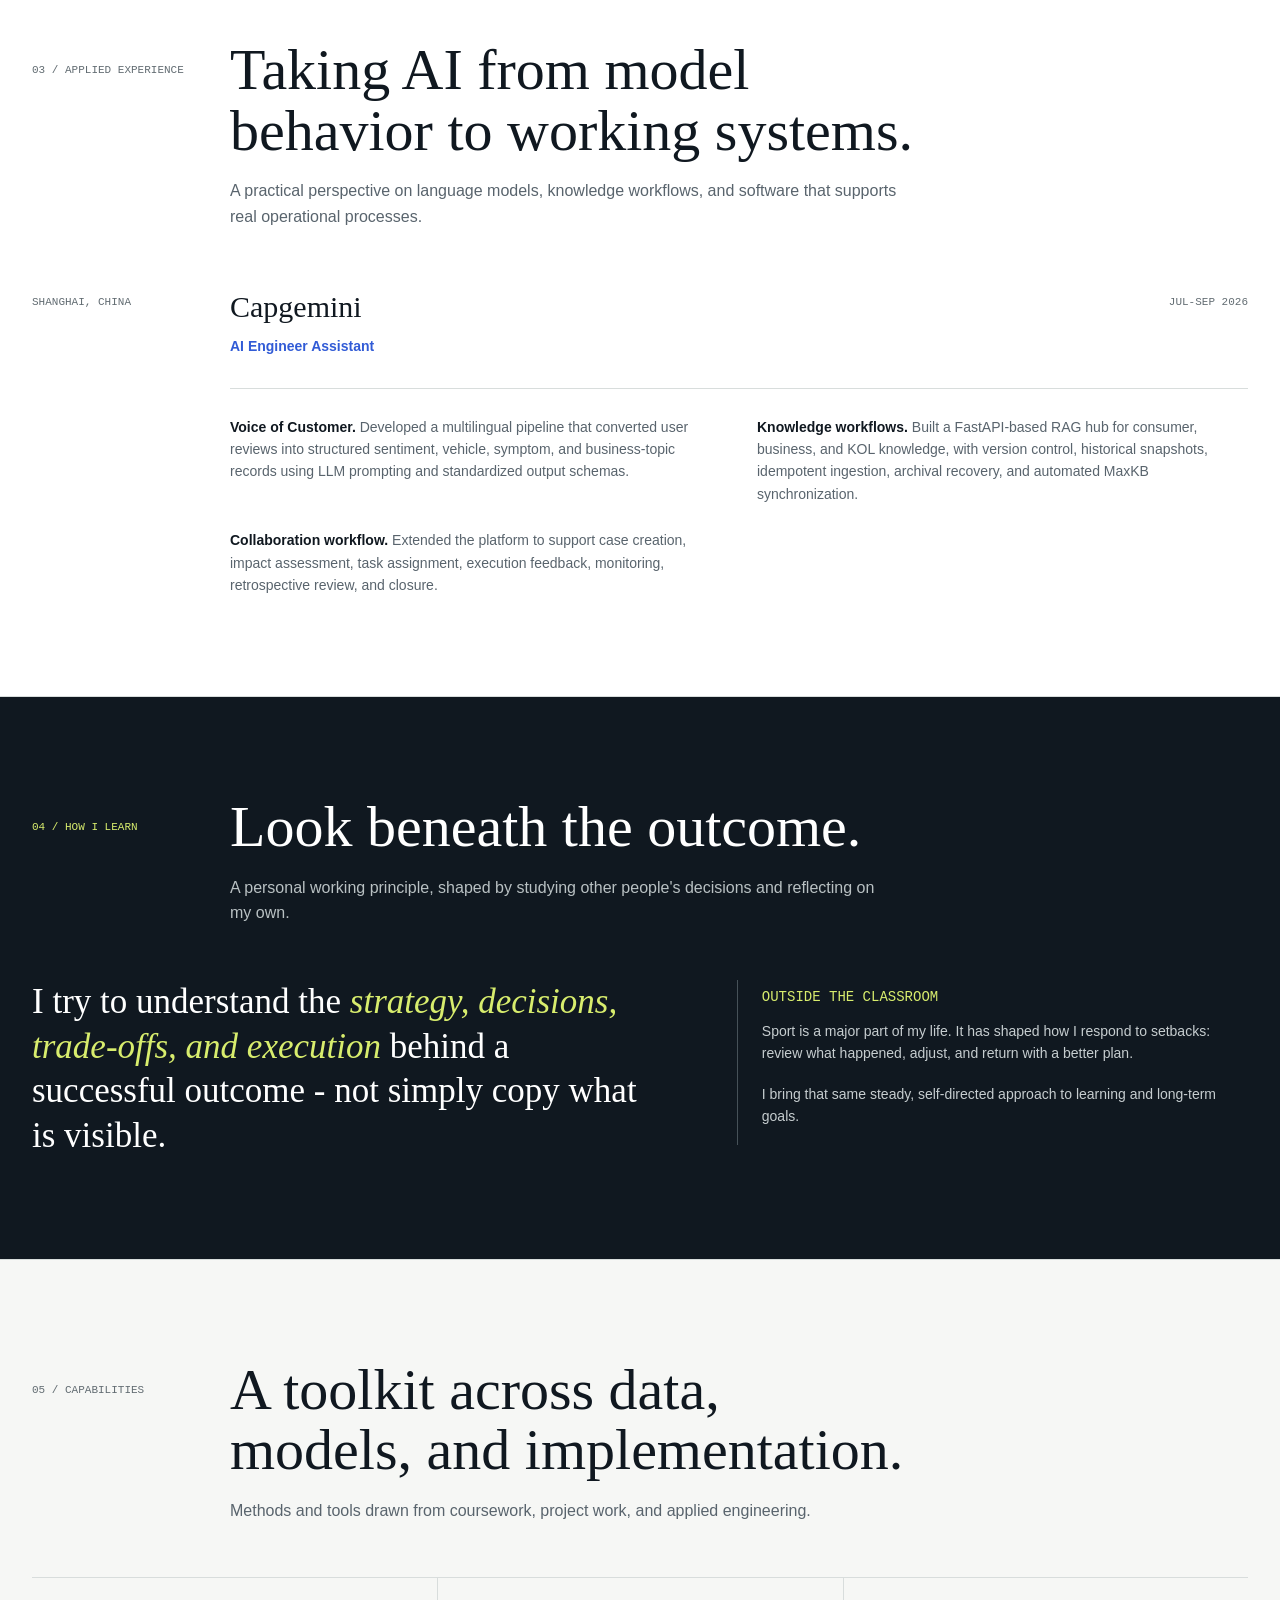
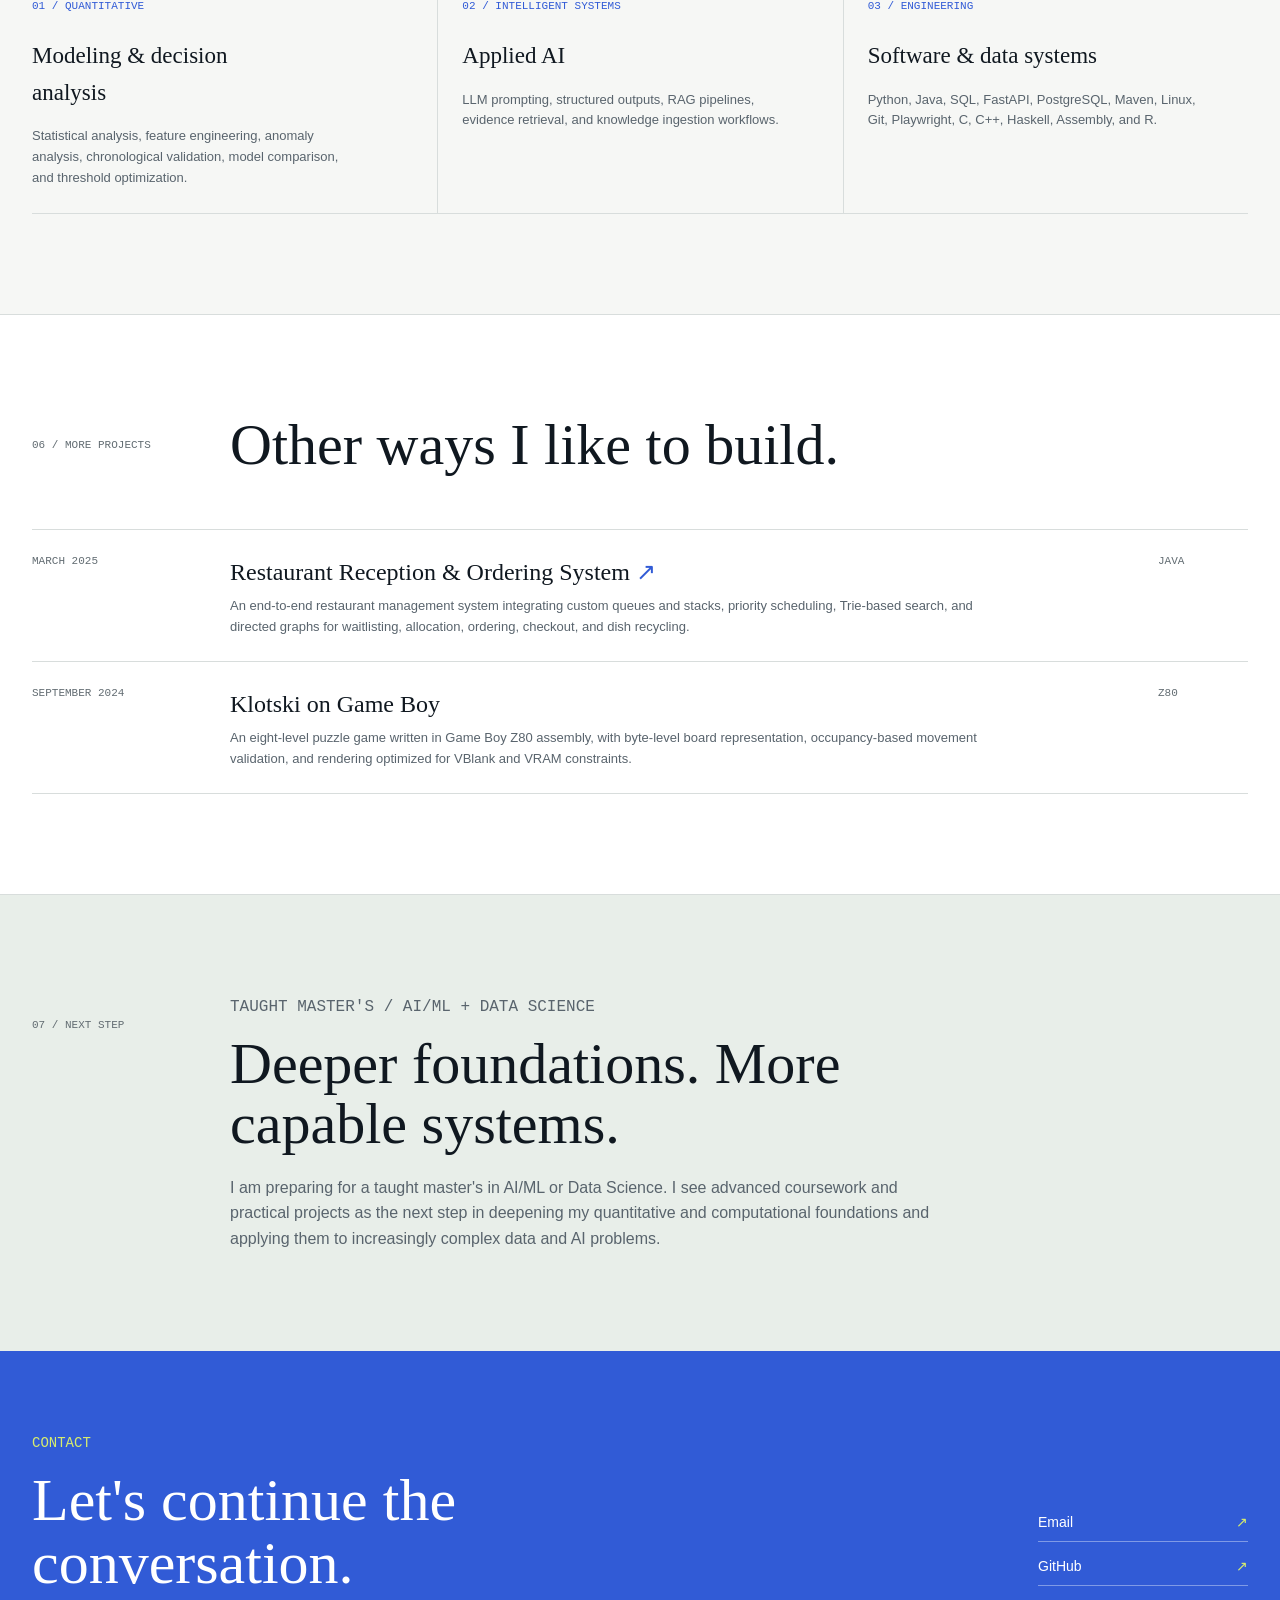
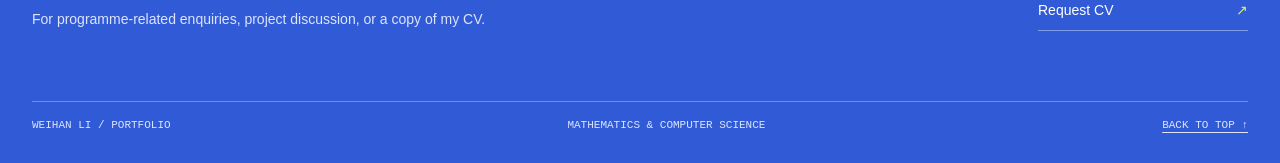
==== commit 5b489c80: "Publish index.html" ====
--- a/index.html
+++ b/index.html
@@ -493,112 +493,128 @@
           <p class="section-index eyebrow">02 / Selected work</p>
           <div>
             <h2 id="work-title">Questions made tangible through models and systems.</h2>
-            <p class="section-intro">Three projects across risk analytics, AI systems, and computational mathematics. Published code is linked where publicly verifiable; concept visuals remain explicitly labelled.</p>
+            <p class="section-intro">Three projects across risk analytics, AI systems, and computational mathematics. Each entry states the context, my role, what I built, and where the work can be inspected.</p>
           </div>
         </div>
         <div class="work-list">
           <article class="project reveal" data-project="tradeguard" aria-labelledby="tradeguard-title">
             <div class="project-copy">
-              <div class="project-meta"><span>01 / AI systems</span><span>September 2026</span></div>
+              <div class="project-meta"><span>AI systems</span><span>Independent project</span></div>
               <h3 id="tradeguard-title">TradeGuard</h3>
               <p class="project-subtitle">Multi-Agent Transaction Fraud-Control System</p>
-              <p>A fraud-control architecture combining transaction scoring, anomaly monitoring, graph-based relationship analysis, and RAG-supported evidence retrieval.</p>
-              <p>I designed specialized agents for orchestration, signal aggregation, investigation, disposition, and audit, with human approval gates for high-risk actions. The system also includes versioned model strategies, shadow-canary-enforced routing, fallback logic, idempotent workflows, append-only audit logs, and retry/dead-letter handling.</p>
+              <p>A synthetic transaction-risk environment that connects signal aggregation, evidence-supported investigation, human approval, controlled action, and audit.</p>
+              <p>I designed the architecture and implemented the local application stack, including the case workflow, agent-assisted investigation, role-based portal, knowledge retrieval, and auditable controls. It demonstrates an end-to-end engineering approach; it does not claim deployment on real enterprise transactions.</p>
+              <dl class="project-facts">
+                <div><dt>Role</dt><dd>Independent designer and developer</dd></div>
+                <div><dt>Scope</dt><dd>Architecture, backend services, portal, data layer, workflows, documentation, and verification</dd></div>
+                <div><dt>Evidence</dt><dd>Public source, system documentation, and a reproducible local stack</dd></div>
+              </dl>
               <div class="project-tags"><span class="tag">XGBoost</span><span class="tag">SARIMA</span><span class="tag">Graph analysis</span><span class="tag">RAG</span><span class="tag">Multi-agent</span></div>
-              <div class="project-links"><a href="https://github.com/li2452824528-dot/TradeGuard" target="_blank" rel="noreferrer">View repository <span class="arrow" aria-hidden="true">&#8599;</span></a></div>
+              <div class="project-links">
+                <a href="https://github.com/li2452824528-dot/TradeGuard" target="_blank" rel="noreferrer">Repository <span class="arrow" aria-hidden="true">&#8599;</span></a>
+                <a href="https://github.com/li2452824528-dot/TradeGuard/blob/main/docs/reports/tradeguard-overview.html" target="_blank" rel="noreferrer">System overview <span class="arrow" aria-hidden="true">&#8599;</span></a>
+              </div>
             </div>
             <figure class="project-visual" data-viz="tradeguard">
               <svg viewBox="0 0 640 292" role="img" aria-labelledby="trade-svg-title trade-svg-desc" preserveAspectRatio="xMidYMid meet">
-                <title id="trade-svg-title">TradeGuard concept map placeholder</title>
-                <desc id="trade-svg-desc">An illustrative flow from transaction signals to multi-agent review and audited decisions. To be verified against the source repository.</desc>
+                <title id="trade-svg-title">TradeGuard system flow</title>
+                <desc id="trade-svg-desc">A repository-backed flow from transaction signals through case orchestration, investigation, human approval, controlled action, and audit.</desc>
                 <rect width="640" height="292" fill="#fbfcfb"/>
                 <path d="M28 45H612M28 100H612M28 155H612M28 210H612M28 265H612" stroke="#e7ebea" stroke-width="1"/>
-                <text x="28" y="29" class="svg-small">ILLUSTRATIVE SYSTEM MAP / DRAFT</text>
-                <rect x="36" y="91" width="118" height="112" fill="#f1f4f3" stroke="#d5dcda"/>
-                <text x="53" y="120" class="svg-label">TRANSACTION</text><text x="53" y="137" class="svg-label">SIGNALS</text>
-                <circle cx="56" cy="168" r="4" fill="#315bd6"/><circle cx="76" cy="168" r="4" fill="#158a6b"/><circle cx="96" cy="168" r="4" fill="#d95f4d"/>
-                <path d="M154 147H199" stroke="#315bd6" stroke-width="2"/><path d="m193 141 7 6-7 6" fill="none" stroke="#315bd6" stroke-width="2"/>
-                <rect x="202" y="70" width="188" height="154" fill="#fff" stroke="#cfd7d5"/>
-                <text x="220" y="97" class="svg-label">SIGNAL LAYER</text>
-                <rect x="219" y="111" width="72" height="34" fill="#e8edff"/><text x="229" y="132" class="svg-small">RISK SCORE</text>
-                <rect x="300" y="111" width="72" height="34" fill="#e4f3ee"/><text x="307" y="132" class="svg-small">ANOMALY</text>
-                <rect x="219" y="154" width="72" height="34" fill="#fff0ec"/><text x="225" y="175" class="svg-small">RELATIONS</text>
-                <rect x="300" y="154" width="72" height="34" fill="#f2f5d7"/><text x="309" y="175" class="svg-small">EVIDENCE</text>
-                <path d="M390 147H434" stroke="#158a6b" stroke-width="2"/><path d="m428 141 7 6-7 6" fill="none" stroke="#158a6b" stroke-width="2"/>
-                <rect x="438" y="91" width="164" height="112" fill="#101820"/>
-                <text x="455" y="120" fill="#d8ed6d" class="svg-label">AGENT REVIEW</text>
-                <text x="455" y="145" fill="#ffffff" class="svg-small">INVESTIGATE / DISPOSITION</text>
-                <text x="455" y="165" fill="#ffffff" class="svg-small">HUMAN GATE / AUDIT</text>
-                <path d="M520 203V241H602" fill="none" stroke="#d95f4d" stroke-width="2"/>
-                <circle cx="520" cy="241" r="4" fill="#d95f4d"/><text x="443" y="263" class="svg-small">DECISION + AUDIT TRAIL</text>
+                <text x="28" y="29" class="svg-small">REPOSITORY-BACKED SYSTEM FLOW</text>
+                <rect x="34" y="104" width="100" height="84" fill="#f1f4f3" stroke="#d5dcda"/>
+                <text x="52" y="137" class="svg-label">TRANSACTION</text><text x="52" y="154" class="svg-label">SIGNALS</text>
+                <circle cx="54" cy="172" r="4" fill="#315bd6"/><circle cx="73" cy="172" r="4" fill="#158a6b"/><circle cx="92" cy="172" r="4" fill="#d95f4d"/>
+                <path d="M134 146H169" stroke="#315bd6" stroke-width="2"/><path d="m163 140 7 6-7 6" fill="none" stroke="#315bd6" stroke-width="2"/>
+                <rect x="172" y="77" width="132" height="138" fill="#ffffff" stroke="#cfd7d5"/>
+                <text x="190" y="107" class="svg-label">CASE</text><text x="190" y="124" class="svg-label">ORCHESTRATION</text>
+                <rect x="189" y="145" width="98" height="32" fill="#e8edff"/><text x="204" y="165" class="svg-small">AGGREGATE</text>
+                <rect x="189" y="183" width="98" height="18" fill="#e4f3ee"/>
+                <path d="M304 146H339" stroke="#158a6b" stroke-width="2"/><path d="m333 140 7 6-7 6" fill="none" stroke="#158a6b" stroke-width="2"/>
+                <rect x="342" y="77" width="132" height="138" fill="#ffffff" stroke="#cfd7d5"/>
+                <text x="360" y="107" class="svg-label">INVESTIGATION</text>
+                <text x="360" y="137" class="svg-small">RISK CONTEXT</text><text x="360" y="156" class="svg-small">RETRIEVED EVIDENCE</text>
+                <rect x="359" y="180" width="98" height="21" fill="#fff0ec"/>
+                <path d="M474 146H509" stroke="#d95f4d" stroke-width="2"/><path d="m503 140 7 6-7 6" fill="none" stroke="#d95f4d" stroke-width="2"/>
+                <rect x="512" y="77" width="96" height="138" fill="#101820"/>
+                <text x="528" y="107" fill="#d8ed6d" class="svg-label">HUMAN</text><text x="528" y="124" fill="#d8ed6d" class="svg-label">APPROVAL</text>
+                <text x="528" y="153" fill="#ffffff" class="svg-small">CONTROLLED</text><text x="528" y="170" fill="#ffffff" class="svg-small">ACTION</text>
+                <path d="M560 215V247H608" fill="none" stroke="#d95f4d" stroke-width="2"/>
+                <circle cx="560" cy="247" r="4" fill="#d95f4d"/><text x="467" y="267" class="svg-small">AUDITABLE TRAIL</text>
               </svg>
-              <figcaption class="figure-note">Concept placeholder - final architecture to be verified against the repository.</figcaption>
+              <figcaption class="figure-note">System flow derived from the public architecture and implementation.</figcaption>
             </figure>
           </article>
 
           <article class="project reveal" data-project="fraud" aria-labelledby="fraud-title">
             <div class="project-copy">
-              <div class="project-meta"><span>02 / Data science</span><span>May 2026</span></div>
+              <div class="project-meta"><span>Data science</span><span>Applied case study</span></div>
               <h3 id="fraud-title">Fraud Detection &amp; Profit Optimization</h3>
               <p class="project-subtitle">From risk scoring to decision economics</p>
-              <p>I analyzed more than <strong>230,000 historical applications</strong> to investigate a coordinated fraud attack, using temporal, geographic, product, identity, and SARIMA-based anomaly analysis.</p>
-              <p>Feature engineering and chronological validation raised XGBoost AUC from <strong>0.858 to 0.894</strong> after integrating FraudKiller data. I then optimized decision thresholds under revenue, fraud-loss, review-cost, and API-cost constraints, increasing validation-set net profit by <strong>$27.7K</strong>.</p>
+              <p>An applied fraud case study that moves from exploratory attack-pattern analysis to a model-assisted decision policy.</p>
+              <p>I built the data-cleaning, anomaly-analysis, feature-engineering, model-validation, and cost-aware threshold pipeline. The work uses chronological validation and separates model quality from the business rules used to approve, review, or decline an application.</p>
+              <dl class="project-facts">
+                <div><dt>Role</dt><dd>Data analyst and machine-learning developer</dd></div>
+                <div><dt>Scope</dt><dd>Cleaning, investigation, feature engineering, modeling, validation, and decision optimization</dd></div>
+                <div><dt>Evidence</dt><dd>Public scripts, prepared data artifacts, model outputs, and presentation material</dd></div>
+              </dl>
               <div class="project-tags"><span class="tag">XGBoost</span><span class="tag">Feature engineering</span><span class="tag">Optimization</span><span class="tag">Risk analytics</span></div>
-              <div class="project-links"><a href="https://github.com/li2452824528-dot/Fraud-Detection-Profit-Optimization" target="_blank" rel="noreferrer">View repository <span class="arrow" aria-hidden="true">&#8599;</span></a></div>
+              <div class="project-links">
+                <a href="https://github.com/li2452824528-dot/Fraud-Detection-Profit-Optimization" target="_blank" rel="noreferrer">Repository <span class="arrow" aria-hidden="true">&#8599;</span></a>
+                <a href="https://github.com/li2452824528-dot/Fraud-Detection-Profit-Optimization/blob/main/model_building.py" target="_blank" rel="noreferrer">Model pipeline <span class="arrow" aria-hidden="true">&#8599;</span></a>
+                <a href="https://github.com/li2452824528-dot/Fraud-Detection-Profit-Optimization/blob/main/business_optimization.py" target="_blank" rel="noreferrer">Decision logic <span class="arrow" aria-hidden="true">&#8599;</span></a>
+              </div>
             </div>
-            <figure class="project-visual" data-viz="fraud">
+            <figure class="project-visual" data-viz="fraud-workflow">
               <svg viewBox="0 0 640 292" role="img" aria-labelledby="fraud-svg-title fraud-svg-desc" preserveAspectRatio="xMidYMid meet">
-                <title id="fraud-svg-title">Fraud model performance and decision value</title>
-                <desc id="fraud-svg-desc">A comparison of XGBoost AUC before and after FraudKiller integration, with the validation-set net-profit increase highlighted.</desc>
+                <title id="fraud-svg-title">Fraud analysis and decision workflow</title>
+                <desc id="fraud-svg-desc">A repository-backed workflow from application data through feature engineering, chronological validation, cost-aware policy design, and final review actions.</desc>
                 <rect width="640" height="292" fill="#fbfcfb"/>
-                <text x="30" y="30" class="svg-small">MODEL QUALITY / DECISION VALUE</text>
-                <text x="31" y="78" class="svg-label">XGBOOST AUC</text>
-                <text x="31" y="126" class="svg-small">BASELINE</text><rect x="126" y="109" width="256" height="24" fill="#dfe5e3"/><rect x="126" y="109" width="219" height="24" fill="#315bd6"/><text x="355" y="126" class="svg-label">0.858</text>
-                <text x="31" y="173" class="svg-small">WITH DATA</text><rect x="126" y="156" width="256" height="24" fill="#dfe5e3"/><rect x="126" y="156" width="228" height="24" fill="#158a6b"/><text x="365" y="173" class="svg-label">0.894</text>
-                <line x1="420" y1="55" x2="420" y2="238" stroke="#d8dddc"/>
-                <text x="452" y="79" class="svg-small">VALIDATION SET</text>
-                <text x="447" y="142" fill="#315bd6" font-family="Georgia, serif" font-size="43">+$27.7K</text>
-                <text x="452" y="170" class="svg-label">NET PROFIT</text>
-                <rect x="30" y="224" width="574" height="1" fill="#d8dddc"/>
-                <text x="31" y="252" class="svg-small">CHRONOLOGICAL VALIDATION</text><text x="325" y="252" class="svg-small">APPROVE / REVIEW / DECLINE</text>
+                <text x="30" y="30" class="svg-small">REPOSITORY-BACKED ANALYTICAL WORKFLOW</text>
+                <path d="M80 145H560" stroke="#d8dddc" stroke-width="2"/>
+                <circle cx="80" cy="145" r="28" fill="#e8edff" stroke="#315bd6"/>
+                <circle cx="200" cy="145" r="28" fill="#e4f3ee" stroke="#158a6b"/>
+                <circle cx="320" cy="145" r="28" fill="#fff0ec" stroke="#d95f4d"/>
+                <circle cx="440" cy="145" r="28" fill="#f2f5d7" stroke="#a4b334"/>
+                <circle cx="560" cy="145" r="28" fill="#101820"/>
+                <path d="m141 139 7 6-7 6M261 139l7 6-7 6M381 139l7 6-7 6M501 139l7 6-7 6" fill="none" stroke="#59646d" stroke-width="2"/>
+                <text x="80" y="94" text-anchor="middle" class="svg-label">APPLICATION</text><text x="80" y="110" text-anchor="middle" class="svg-label">DATA</text>
+                <text x="200" y="94" text-anchor="middle" class="svg-label">CLEAN &amp;</text><text x="200" y="110" text-anchor="middle" class="svg-label">ENGINEER</text>
+                <text x="320" y="94" text-anchor="middle" class="svg-label">CHRONOLOGICAL</text><text x="320" y="110" text-anchor="middle" class="svg-label">VALIDATION</text>
+                <text x="440" y="94" text-anchor="middle" class="svg-label">COST-AWARE</text><text x="440" y="110" text-anchor="middle" class="svg-label">POLICY</text>
+                <text x="560" y="94" text-anchor="middle" class="svg-label">DECISION</text>
+                <text x="80" y="218" text-anchor="middle" class="svg-small">PATTERNS</text>
+                <text x="200" y="218" text-anchor="middle" class="svg-small">FEATURES</text>
+                <text x="320" y="218" text-anchor="middle" class="svg-small">MODEL CHECK</text>
+                <text x="440" y="218" text-anchor="middle" class="svg-small">THRESHOLDS</text>
+                <text x="560" y="218" text-anchor="middle" class="svg-small">APPROVE / REVIEW</text><text x="560" y="234" text-anchor="middle" class="svg-small">/ DECLINE</text>
               </svg>
-              <figcaption class="figure-note">Outcome graphic based on the project summary; underlying notebook and assumptions should be reviewed before publication.</figcaption>
+              <figcaption class="figure-note">Analytical workflow reflected in the public project scripts.</figcaption>
             </figure>
           </article>
 
           <article class="project reveal" data-project="sandpile" aria-labelledby="sandpile-title">
             <div class="project-copy">
-              <div class="project-meta"><span>03 / Computational mathematics</span><span>March 2026</span></div>
+              <div class="project-meta"><span>Computational mathematics</span><span>Individual project</span></div>
               <h3 id="sandpile-title">Abelian Sandpile on Peano Fractal Boundaries</h3>
               <p class="project-subtitle">Simulation, structure, and computational experimentation</p>
-              <p>I studied Abelian Sandpile Models on square-grid graphs with recursively generated Peano-curve sink boundaries. Using Dhar's stabilization formulation, I computed and verified identity configurations.</p>
-              <p>I then simulated stabilization across multiple resolutions and fractal orders, examining odometer profiles, level sets, and toppling dynamics.</p>
+              <p>A computational study of Abelian Sandpile Models on square-grid graphs with recursively generated Peano-curve sink boundaries.</p>
+              <p>I implemented the boundary construction and stabilization routines, computed and verified identity configurations, and compared height patterns, odometer profiles, level sets, and toppling behavior through reproducible experiments.</p>
+              <dl class="project-facts">
+                <div><dt>Role</dt><dd>Independent mathematical programmer and report author</dd></div>
+                <div><dt>Scope</dt><dd>Recursive geometry, simulation, identity verification, visual analysis, and technical reporting</dd></div>
+                <div><dt>Evidence</dt><dd>Public Python source, generated figures, and a complete technical report</dd></div>
+              </dl>
               <div class="project-tags"><span class="tag">Discrete systems</span><span class="tag">Simulation</span><span class="tag">Fractal boundaries</span></div>
-              <div class="project-links"><a href="https://github.com/li2452824528-dot/abelian-sandpile-on-peano-fractal-boundaries" target="_blank" rel="noreferrer">View repository <span class="arrow" aria-hidden="true">&#8599;</span></a></div>
+              <div class="project-links">
+                <a href="https://github.com/li2452824528-dot/abelian-sandpile-on-peano-fractal-boundaries" target="_blank" rel="noreferrer">Repository <span class="arrow" aria-hidden="true">&#8599;</span></a>
+                <a href="https://github.com/li2452824528-dot/abelian-sandpile-on-peano-fractal-boundaries/blob/main/report/sandpile_report.pdf" target="_blank" rel="noreferrer">Technical report <span class="arrow" aria-hidden="true">&#8599;</span></a>
+                <a href="https://github.com/li2452824528-dot/abelian-sandpile-on-peano-fractal-boundaries/tree/main/src" target="_blank" rel="noreferrer">Source <span class="arrow" aria-hidden="true">&#8599;</span></a>
+              </div>
             </div>
             <figure class="project-visual">
-              <svg viewBox="0 0 640 292" role="img" aria-labelledby="sand-svg-title sand-svg-desc" preserveAspectRatio="xMidYMid meet">
-                <title id="sand-svg-title">Sandpile simulation visual placeholder</title>
-                <desc id="sand-svg-desc">An abstract square-grid visualization with a highlighted recursive boundary. It is illustrative and not a computed project result.</desc>
-                <rect width="640" height="292" fill="#fbfcfb"/>
-                <text x="30" y="30" class="svg-small">SIMULATION VISUAL / PLACEHOLDER</text>
-                <g transform="translate(87 59)" stroke="#d8dddc" stroke-width="1">
-                  <rect x="0" y="0" width="176" height="176" fill="#f3f5f4"/>
-                  <path d="M22 0V176M44 0V176M66 0V176M88 0V176M110 0V176M132 0V176M154 0V176M0 22H176M0 44H176M0 66H176M0 88H176M0 110H176M0 132H176M0 154H176"/>
-                </g>
-                <g transform="translate(87 59)">
-                  <rect x="22" y="22" width="22" height="22" fill="#315bd6"/><rect x="44" y="22" width="22" height="22" fill="#315bd6"/>
-                  <rect x="66" y="44" width="22" height="22" fill="#158a6b"/><rect x="88" y="44" width="22" height="22" fill="#158a6b"/>
-                  <rect x="110" y="66" width="22" height="22" fill="#d8ed6d"/><rect x="88" y="88" width="22" height="22" fill="#d8ed6d"/>
-                  <rect x="66" y="110" width="22" height="22" fill="#d95f4d"/><rect x="44" y="132" width="22" height="22" fill="#d95f4d"/>
-                  <path d="M0 0H44V22H66V44H88V66H110V88H132V110H154V132H176" fill="none" stroke="#101820" stroke-width="3"/>
-                </g>
-                <line x1="332" y1="65" x2="332" y2="232" stroke="#d8dddc"/>
-                <text x="367" y="91" class="svg-label">GRID</text><text x="367" y="112" class="svg-small">SQUARE-LATTICE GRAPH</text>
-                <text x="367" y="151" class="svg-label">BOUNDARY</text><text x="367" y="172" class="svg-small">RECURSIVE PEANO CURVE</text>
-                <text x="367" y="211" class="svg-label">DYNAMICS</text><text x="367" y="232" class="svg-small">STABILIZATION / ODOMETER</text>
-              </svg>
-              <figcaption class="figure-note">Illustrative placeholder - replace with a verified simulation output from the project.</figcaption>
+              <img class="project-artifact" src="assets/peano-boundary-tiling.png" alt="Recursive Peano boundary tiles generated by the project code." loading="eager" decoding="async">
+              <figcaption class="figure-note">Generated Peano tiling used to construct the simulation's sink boundary.</figcaption>
             </figure>
           </article>
         </div>
--- a/enhancements.css
+++ b/enhancements.css
@@ -0,0 +1,517 @@
+:root {
+  --ease-out: cubic-bezier(.16, 1, .3, 1);
+  --ease-soft: cubic-bezier(.22, .61, .36, 1);
+  --shadow-soft: 0 30px 80px rgb(16 24 32 / 10%);
+}
+
+body {
+  overflow-x: clip;
+  background:
+    radial-gradient(circle at 82% 3%, rgb(49 91 214 / 8%), transparent 25rem),
+    var(--paper);
+}
+
+html,
+body {
+  max-width: 100%;
+  overflow-x: clip;
+}
+
+.scroll-progress {
+  position: fixed;
+  z-index: 40;
+  inset: 0 0 auto;
+  height: 2px;
+  pointer-events: none;
+  background: transparent;
+}
+
+.scroll-progress span {
+  display: block;
+  width: 100%;
+  height: 100%;
+  transform: scaleX(0);
+  transform-origin: left center;
+  background: linear-gradient(90deg, var(--blue), var(--green), var(--coral));
+  will-change: transform;
+}
+
+.site-header {
+  transition: background 350ms ease, box-shadow 350ms ease, transform 350ms ease;
+}
+
+.site-header.is-scrolled {
+  background: rgb(246 247 245 / 78%);
+  box-shadow: 0 12px 35px rgb(16 24 32 / 5%);
+}
+
+.wordmark-mark {
+  transition: transform 450ms var(--ease-out), background 250ms ease, color 250ms ease;
+}
+
+.wordmark:hover .wordmark-mark {
+  transform: rotate(-10deg) scale(1.06);
+  background: var(--ink);
+  color: var(--white);
+}
+
+.nav-link {
+  position: relative;
+  padding-block: 7px;
+}
+
+.nav-link::after {
+  position: absolute;
+  right: 0;
+  bottom: 2px;
+  left: 0;
+  height: 1px;
+  content: "";
+  transform: scaleX(0);
+  transform-origin: right;
+  background: currentColor;
+  transition: transform 280ms var(--ease-out);
+}
+
+.nav-link:hover::after,
+.nav-link[aria-current="location"]::after {
+  transform: scaleX(1);
+  transform-origin: left;
+}
+
+.hero {
+  position: relative;
+  overflow: clip;
+  min-height: calc(100svh - 70px);
+  display: flex;
+  flex-direction: column;
+  justify-content: space-between;
+  isolation: isolate;
+}
+
+.hero::before {
+  position: absolute;
+  z-index: -2;
+  top: 7%;
+  right: -12%;
+  width: min(48vw, 680px);
+  aspect-ratio: 1;
+  border: 1px solid rgb(16 24 32 / 8%);
+  border-radius: 50%;
+  content: "";
+  box-shadow:
+    inset 0 0 0 5.5rem rgb(255 255 255 / 24%),
+    inset 0 0 0 5.6rem rgb(16 24 32 / 5%);
+  opacity: .8;
+}
+
+.hero-grid {
+  position: relative;
+  z-index: 2;
+  align-items: center;
+  min-width: 0;
+}
+
+.hero-copy-block {
+  position: relative;
+  z-index: 2;
+  min-width: 0;
+}
+
+.hero h1 {
+  max-width: 8ch;
+  margin-top: 24px;
+  font-family: var(--sans);
+  font-size: clamp(76px, 10vw, 144px);
+  font-weight: 650;
+  letter-spacing: -.075em;
+  line-height: .79;
+}
+
+.hero h1 span {
+  display: inline-block;
+  color: var(--ink);
+  font-style: normal;
+  font-weight: 300;
+}
+
+.hero h1 .hero-name-accent {
+  position: relative;
+}
+
+.hero h1 .hero-name-accent::after {
+  position: absolute;
+  right: .04em;
+  bottom: -.13em;
+  width: .22em;
+  height: .22em;
+  border-radius: 50%;
+  background: var(--blue);
+  content: "";
+}
+
+.hero-role {
+  max-width: 790px;
+  font-size: clamp(20px, 2.15vw, 32px);
+  font-weight: 420;
+  letter-spacing: -.02em;
+}
+
+.hero-copy {
+  max-width: 690px;
+}
+
+.hero-actions {
+  gap: 30px;
+}
+
+.text-action {
+  position: relative;
+  padding-bottom: 4px;
+}
+
+.text-action::after {
+  position: absolute;
+  right: 0;
+  bottom: 0;
+  left: 0;
+  height: 1px;
+  content: "";
+  background: var(--ink);
+  transform: scaleX(.25);
+  transform-origin: left;
+  transition: transform 300ms var(--ease-out);
+}
+
+.text-action:hover::after {
+  transform: scaleX(1);
+}
+
+#signal-canvas {
+  position: absolute;
+  z-index: -1;
+  inset: -80px -11vw -80px 32%;
+  width: calc(79% + 11vw);
+  height: calc(100% + 160px);
+  pointer-events: none;
+  opacity: .9;
+}
+
+.hero-aside {
+  position: relative;
+  min-width: 0;
+  min-height: 330px;
+  padding: 26px 0 0 28px;
+  border-left-color: rgb(16 24 32 / 12%);
+}
+
+.focus-system {
+  display: grid;
+  gap: 12px;
+  margin: 4px 0 36px;
+}
+
+.focus-track {
+  display: grid;
+  grid-template-columns: 78px minmax(0, 1fr) 32px;
+  gap: 11px;
+  align-items: center;
+  color: var(--quiet);
+  font-family: var(--mono);
+  font-size: 9px;
+  text-transform: uppercase;
+}
+
+.focus-line {
+  position: relative;
+  height: 2px;
+  overflow: hidden;
+  background: rgb(16 24 32 / 10%);
+}
+
+.focus-line::after {
+  position: absolute;
+  inset: 0;
+  content: "";
+  transform: scaleX(var(--focus, .7));
+  transform-origin: left;
+  background: var(--track-color, var(--blue));
+  animation: focus-pulse 3.8s ease-in-out infinite alternate;
+}
+
+.focus-track:nth-child(2) .focus-line::after { animation-delay: -1.2s; }
+.focus-track:nth-child(3) .focus-line::after { animation-delay: -2.1s; }
+
+@keyframes focus-pulse {
+  from { transform: scaleX(calc(var(--focus, .7) * .88)); opacity: .65; }
+  to { transform: scaleX(var(--focus, .7)); opacity: 1; }
+}
+
+.hero-aside .eyebrow,
+.hero-aside > p:last-child {
+  position: relative;
+  z-index: 1;
+}
+
+.hero-bottom {
+  position: relative;
+  z-index: 2;
+}
+
+.hero-bottom span {
+  transition: color 220ms ease, transform 220ms ease;
+}
+
+.hero-bottom span:hover {
+  color: var(--blue);
+  transform: translateY(-2px);
+}
+
+.page-ready .hero-copy-block > * {
+  animation: hero-enter 900ms var(--ease-out) both;
+}
+
+.page-ready .hero-copy-block > :nth-child(2) { animation-delay: 80ms; }
+.page-ready .hero-copy-block > :nth-child(3) { animation-delay: 150ms; }
+.page-ready .hero-copy-block > :nth-child(4) { animation-delay: 220ms; }
+.page-ready .hero-copy-block > :nth-child(5) { animation-delay: 290ms; }
+
+@keyframes hero-enter {
+  from { transform: translateY(18px); }
+  to { opacity: 1; transform: translateY(0); }
+}
+
+.section-head h2 {
+  text-wrap: balance;
+}
+
+.section-index {
+  position: sticky;
+  top: 110px;
+}
+
+.work-section {
+  position: relative;
+  overflow: clip;
+  background: #ecefed;
+}
+
+.work-section::before {
+  position: absolute;
+  inset: 0;
+  background-image:
+    linear-gradient(rgb(16 24 32 / 4%) 1px, transparent 1px),
+    linear-gradient(90deg, rgb(16 24 32 / 4%) 1px, transparent 1px);
+  background-size: 48px 48px;
+  content: "";
+  mask-image: linear-gradient(to bottom, transparent, black 15%, black 85%, transparent);
+  pointer-events: none;
+}
+
+.work-section > .wrap {
+  position: relative;
+}
+
+.work-list {
+  position: relative;
+  border-top-color: rgb(16 24 32 / 18%);
+}
+
+.project {
+  position: relative;
+  min-height: min(900px, 94svh);
+  grid-template-columns: minmax(0, .8fr) minmax(420px, 1.2fr);
+  gap: clamp(34px, 6vw, 84px);
+  padding: 90px 0;
+  border-bottom-color: rgb(16 24 32 / 18%);
+}
+
+.project-copy {
+  position: sticky;
+  top: 132px;
+  align-self: start;
+}
+
+.project-meta::before {
+  display: inline-block;
+  width: 7px;
+  height: 7px;
+  margin-right: 8px;
+  border-radius: 50%;
+  background: var(--project-accent, var(--blue));
+  box-shadow: 0 0 0 6px color-mix(in srgb, var(--project-accent, var(--blue)) 13%, transparent);
+  content: "";
+}
+
+.project-meta span:first-child {
+  margin-right: auto;
+}
+
+.project h3 {
+  font-family: var(--sans);
+  font-size: clamp(38px, 4.7vw, 66px);
+  font-weight: 560;
+  letter-spacing: -.055em;
+}
+
+.project-subtitle {
+  color: var(--project-accent, var(--blue));
+}
+
+.project:nth-child(1) { --project-accent: var(--blue); }
+.project:nth-child(2) { --project-accent: var(--green); }
+.project:nth-child(3) { --project-accent: var(--coral); }
+
+.project-visual {
+  position: relative;
+  align-self: center;
+  min-height: 430px;
+  border-color: rgb(16 24 32 / 12%);
+  border-radius: 2px;
+  background: rgb(255 255 255 / 74%);
+  box-shadow: var(--shadow-soft);
+  transform: perspective(1100px) rotateX(var(--tilt-y, 0deg)) rotateY(var(--tilt-x, 0deg)) translateY(var(--project-shift, 0px));
+  transform-style: preserve-3d;
+  transition: transform 240ms ease-out, box-shadow 350ms ease;
+  will-change: transform;
+}
+
+.project-visual::after {
+  position: absolute;
+  inset: 0;
+  border: 1px solid rgb(255 255 255 / 45%);
+  content: "";
+  pointer-events: none;
+}
+
+.project-visual:hover {
+  box-shadow: 0 40px 100px rgb(16 24 32 / 15%);
+}
+
+.project-visual svg {
+  min-height: 430px;
+}
+
+.project-visual[data-viz="tradeguard"]::before {
+  position: absolute;
+  z-index: 2;
+  top: 0;
+  right: 0;
+  left: 0;
+  height: 34%;
+  background: linear-gradient(to bottom, transparent, rgb(49 91 214 / 9%), transparent);
+  content: "";
+  transform: translateY(-100%);
+  animation: scan 4.8s linear infinite;
+  pointer-events: none;
+}
+
+@keyframes scan {
+  to { transform: translateY(395%); }
+}
+
+.project-visual[data-viz="fraud"] rect[fill="#315bd6"],
+.project-visual[data-viz="fraud"] rect[fill="#158a6b"] {
+  transform: scaleX(.03);
+  transform-origin: 126px center;
+  transition: transform 1.2s var(--ease-out);
+}
+
+.project.is-active .project-visual[data-viz="fraud"] rect[fill="#315bd6"],
+.project.is-active .project-visual[data-viz="fraud"] rect[fill="#158a6b"] {
+  transform: scaleX(1);
+}
+
+.project-links a,
+.repo-link {
+  display: inline-flex;
+  align-items: center;
+  gap: 7px;
+}
+
+.additional-item {
+  position: relative;
+  transition: padding 320ms var(--ease-out), color 250ms ease;
+}
+
+.additional-item::before {
+  position: absolute;
+  inset: 0 calc(50% - 50vw);
+  z-index: -1;
+  content: "";
+  background: #f6f7f5;
+  opacity: 0;
+  transition: opacity 250ms ease;
+}
+
+.additional-item:hover { padding-inline: 12px; }
+.additional-item:hover::before { opacity: 1; }
+.additional-item h3 a { color: inherit; text-decoration: none; }
+
+.reveal {
+  transform: translateY(24px);
+  transition: opacity 750ms var(--ease-out), transform 750ms var(--ease-out);
+}
+
+.reveal.is-visible { transform: translateY(0); }
+
+@media (max-width: 1040px) {
+  #signal-canvas { left: 24%; width: 87%; }
+  .project { grid-template-columns: minmax(0, .9fr) minmax(350px, 1.1fr); }
+}
+
+@media (max-width: 900px) {
+  .hero { min-height: auto; }
+  .hero h1 { font-size: clamp(72px, 12vw, 100px); }
+  .project { min-height: 760px; }
+  .project-copy { top: 116px; }
+}
+
+@media (max-width: 680px) {
+  .scroll-progress { top: 0; }
+  .hero { padding-top: 70px; }
+  .header-contact {
+    position: absolute;
+    top: 15px;
+    right: 20px;
+    width: 31px;
+    height: 31px;
+    justify-content: center;
+    overflow: hidden;
+    border: 1px solid var(--line);
+    border-radius: 50%;
+    font-size: 0;
+  }
+  .header-contact .arrow { font-size: 14px; }
+  .header-inner { position: relative; }
+  .hero::before { top: 18%; right: -53%; width: 110vw; opacity: .5; }
+  .hero h1 { max-width: 100%; font-size: clamp(70px, 23vw, 104px); line-height: .82; }
+  .hero-role { font-size: 21px; }
+  .hero-role,
+  .hero-copy { width: 100%; max-width: 100%; overflow-wrap: anywhere; }
+  .hero-actions { display: grid; grid-template-columns: 1fr; gap: 14px; }
+  .text-action { width: fit-content; }
+  #signal-canvas { inset: 12% -46% 0 21%; width: 125%; height: 73%; opacity: .55; }
+  .hero-aside { min-height: 0; padding-top: 5px; }
+  .hero-aside > p { max-width: 100%; overflow-wrap: anywhere; }
+  .focus-system { grid-column: 1 / -1; margin-bottom: 18px; }
+  .focus-track { grid-template-columns: 65px minmax(0, 1fr) 26px; }
+  .hero-bottom { display: grid; grid-template-columns: 1fr 1fr; gap: 7px 15px; }
+  .section-index { position: static; }
+  .project { min-height: auto; display: block; padding: 55px 0 68px; }
+  .project-copy { position: static; }
+  .project-visual { min-height: 275px; margin-top: 34px; transform: none !important; }
+  .project-visual svg { min-height: 275px; }
+  .project h3 { font-size: 42px; }
+  .additional-item:hover { padding-inline: 0; }
+}
+
+@media (prefers-reduced-motion: reduce) {
+  #signal-canvas { display: none; }
+  .page-ready .hero-copy-block > * { animation: none; }
+  .focus-line::after,
+  .project-visual[data-viz="tradeguard"]::before,
+  .project-visual { transform: none !important; }
+  .project-visual[data-viz="fraud"] rect[fill="#315bd6"],
+  .project-visual[data-viz="fraud"] rect[fill="#158a6b"] { transform: scaleX(1); }
+}
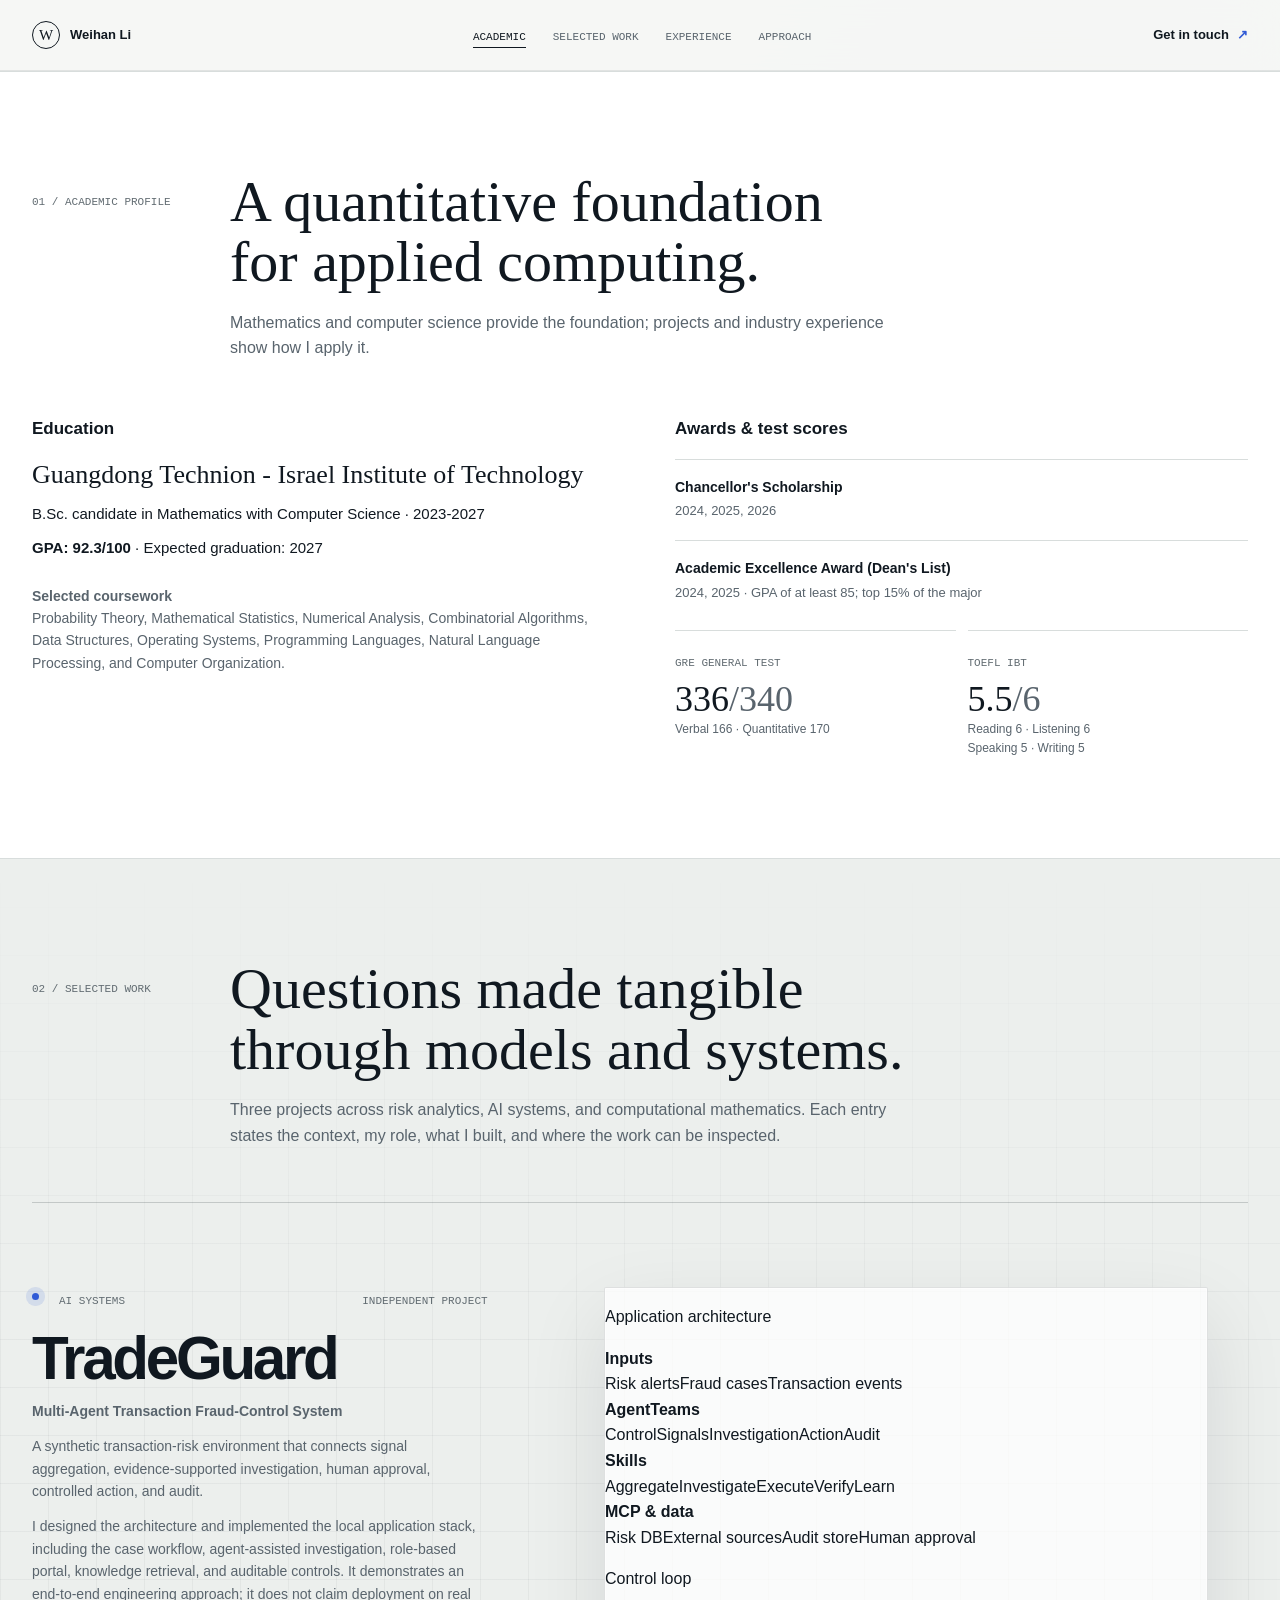
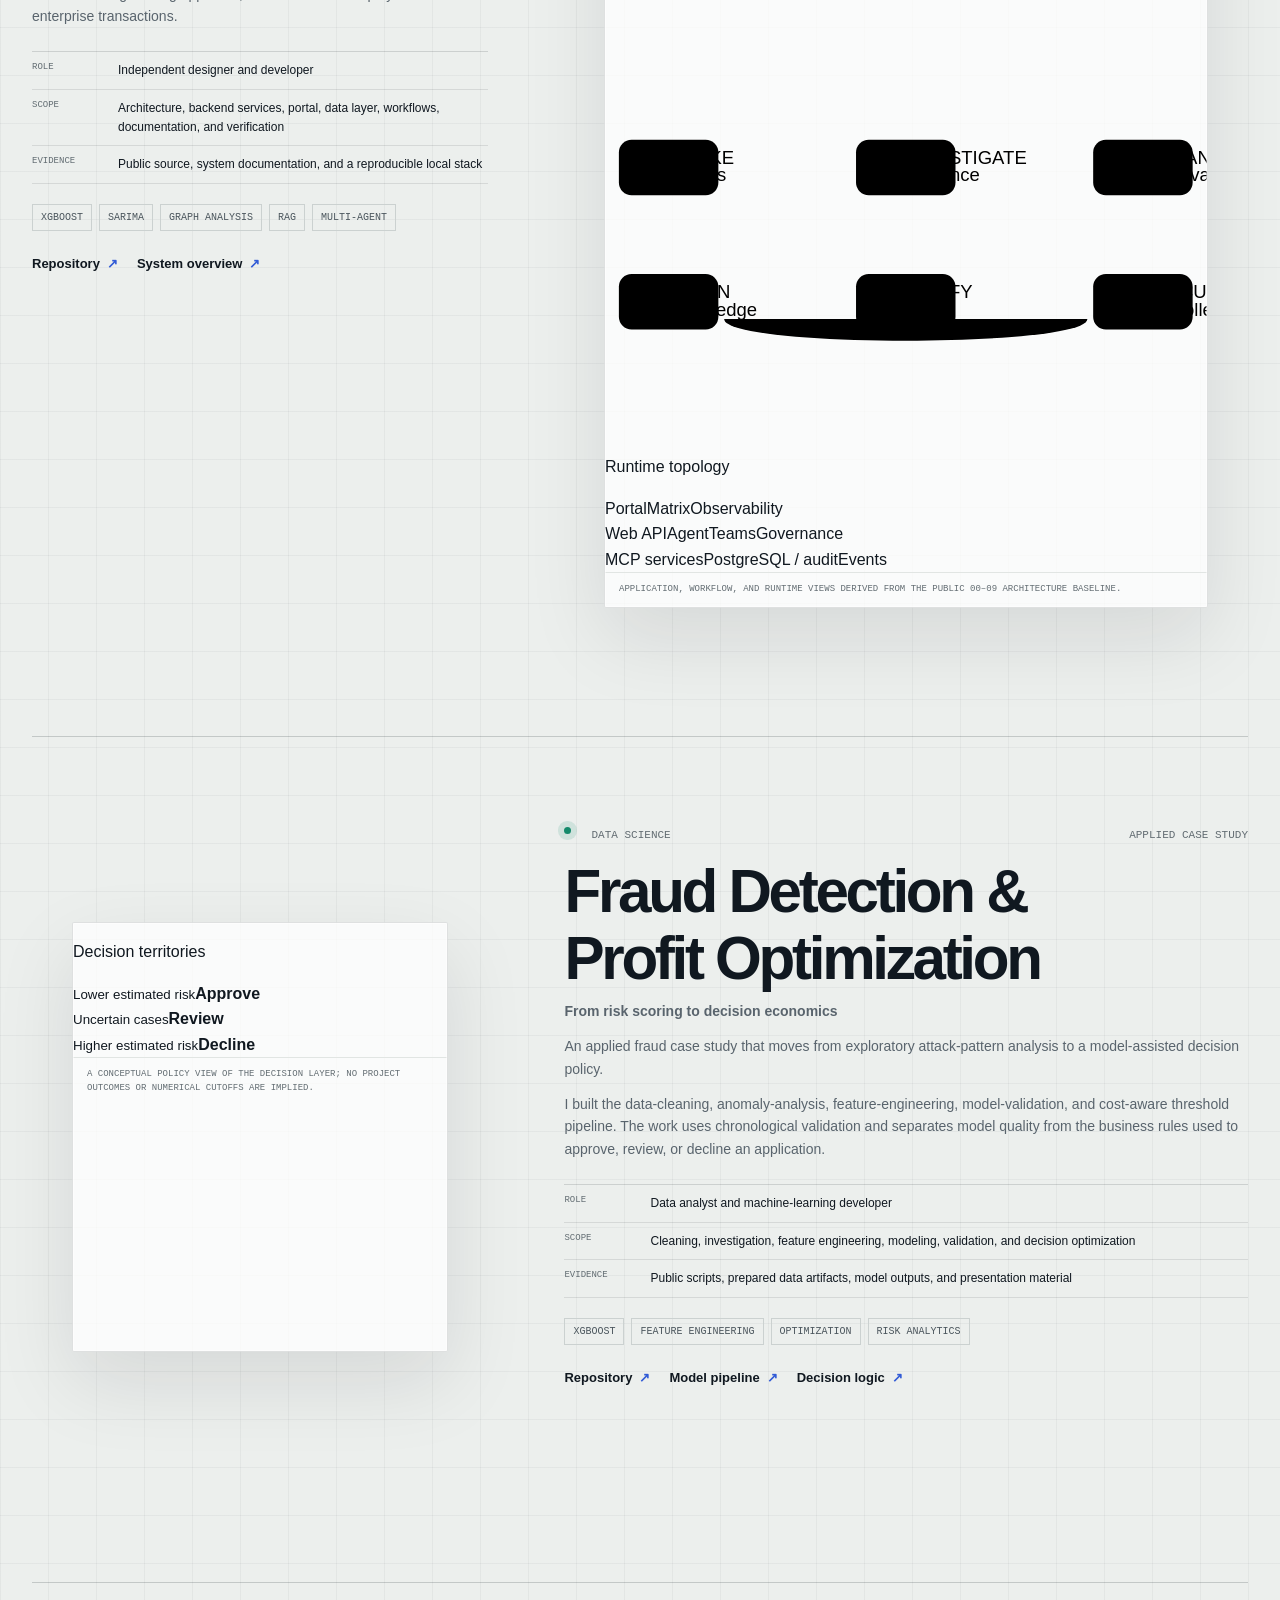
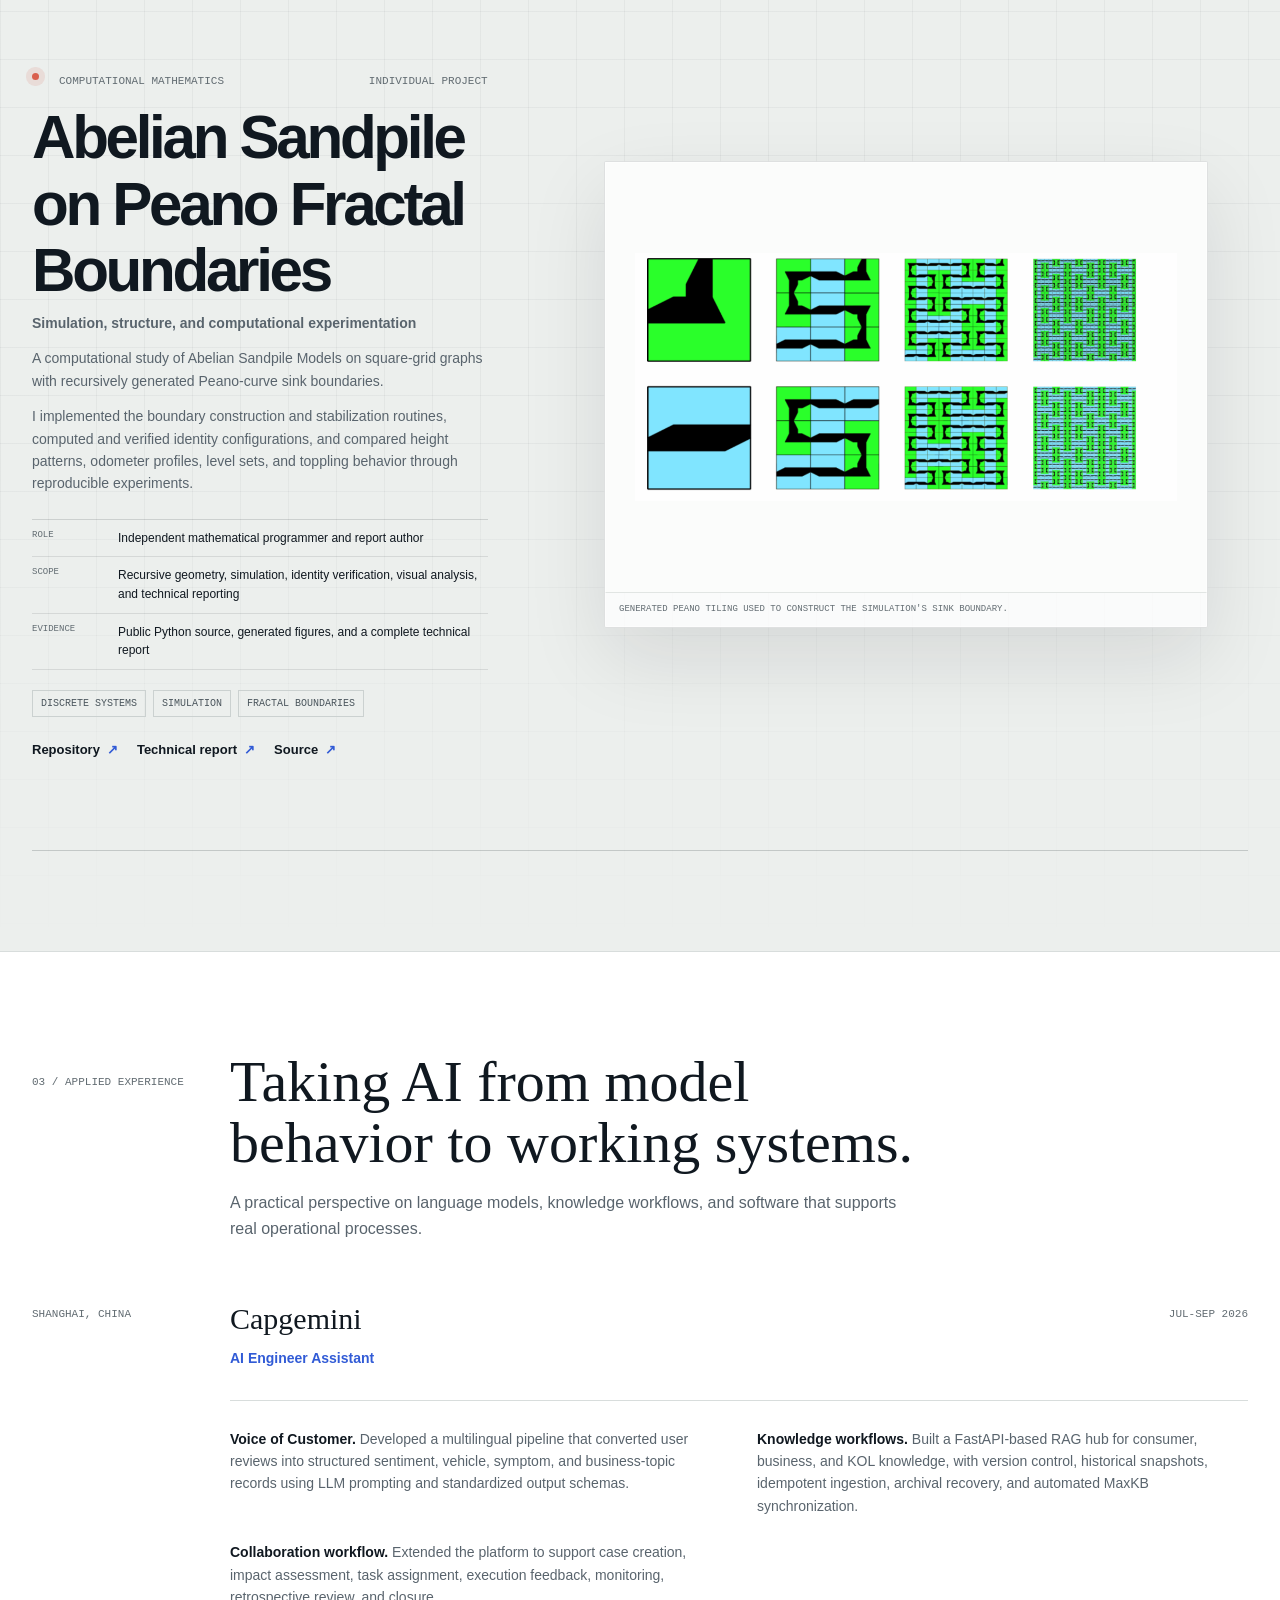
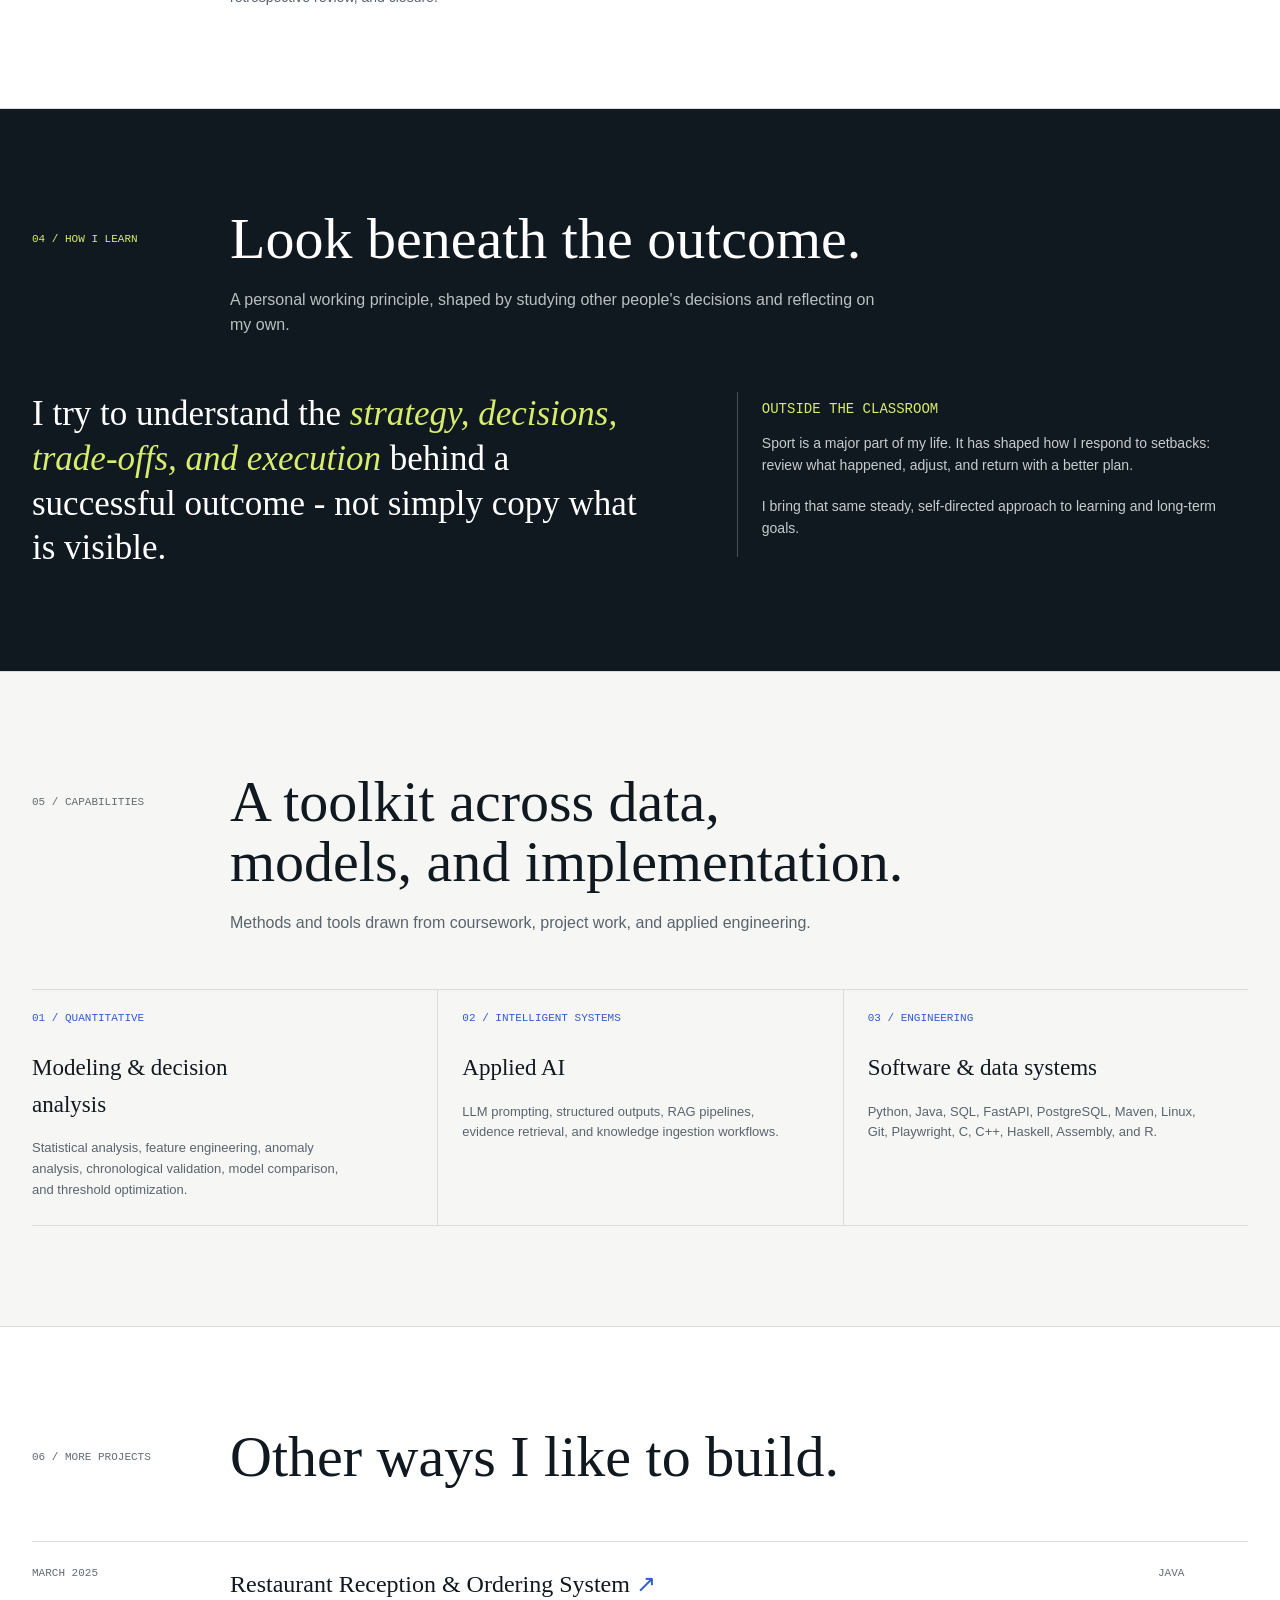
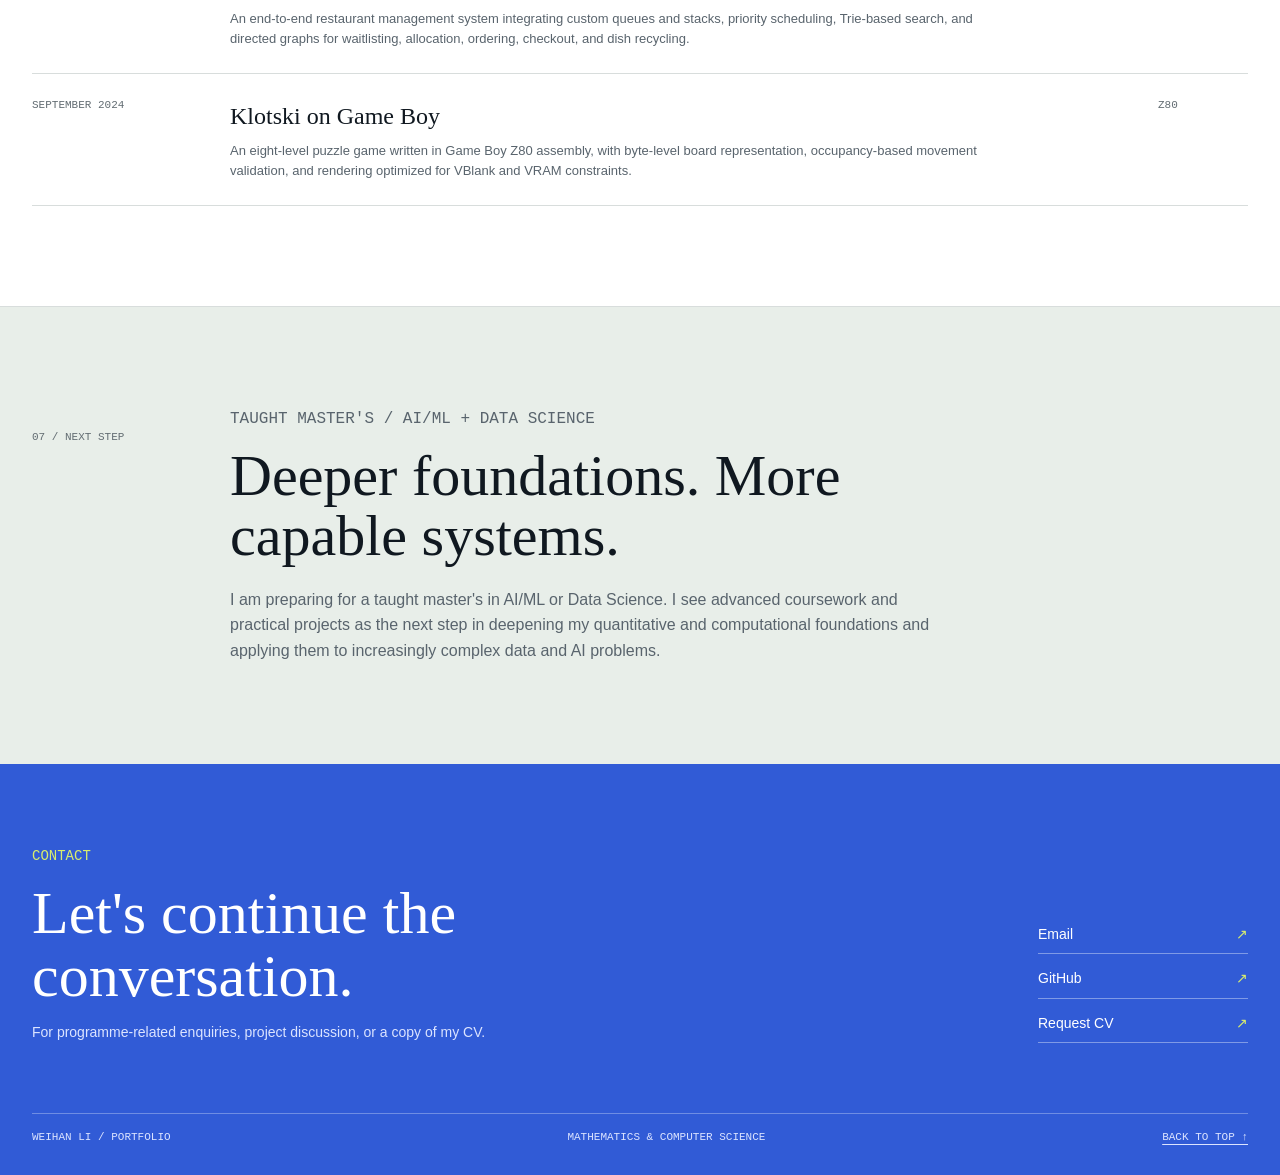
==== commit e5651e40: "Publish index.html" ====
--- a/index.html
+++ b/index.html
@@ -119,68 +119,6 @@
     .arrow { display: inline-block; color: var(--blue); transition: transform 180ms ease; }
     a:hover .arrow { transform: translate(3px, -2px); }
 
-    .hero { padding: 100px 0 72px; }
-    .hero-grid {
-      display: grid;
-      grid-template-columns: minmax(0, 1.4fr) minmax(270px, .6fr);
-      align-items: end;
-      gap: 72px;
-    }
-    .hero h1 {
-      margin: 20px 0 25px;
-      font-family: var(--serif);
-      font-size: 104px;
-      font-weight: 400;
-      line-height: .91;
-    }
-    .hero h1 span { color: var(--blue); font-style: italic; }
-    .hero-role {
-      max-width: 700px;
-      margin: 0;
-      font-size: 21px;
-      line-height: 1.4;
-    }
-    .hero-copy { max-width: 640px; margin: 19px 0 0; color: var(--muted); font-size: 16px; }
-    .hero-actions { display: flex; flex-wrap: wrap; gap: 25px; margin-top: 31px; }
-    .text-action {
-      display: inline-flex;
-      align-items: center;
-      gap: 8px;
-      color: var(--ink);
-      font-size: 14px;
-      font-weight: 650;
-      text-decoration: none;
-    }
-    .hero-aside { padding: 0 0 9px 24px; border-left: 1px solid var(--line); }
-    .hero-aside p { max-width: 290px; margin: 0; color: var(--muted); font-size: 15px; }
-    .hero-aside .eyebrow { margin: 0 0 18px; }
-    .hero-mark {
-      display: flex;
-      min-height: 125px;
-      align-items: end;
-      gap: 10px;
-      margin-bottom: 24px;
-      color: var(--ink);
-      font-family: var(--mono);
-      font-size: 12px;
-    }
-    .hero-mark span { display: block; width: 13px; border-radius: 1px 1px 0 0; }
-    .hero-mark span:nth-child(1) { height: 40px; background: var(--blue); }
-    .hero-mark span:nth-child(2) { height: 75px; background: var(--green); }
-    .hero-mark span:nth-child(3) { height: 53px; background: var(--coral); }
-    .hero-mark span:nth-child(4) { height: 105px; background: var(--lime); border: 1px solid #c2d957; }
-    .hero-mark span:nth-child(5) { height: 63px; background: var(--blue); }
-    .hero-mark-label { align-self: end; margin-left: 9px; padding-bottom: 2px; color: var(--quiet); }
-    .hero-bottom {
-      display: flex;
-      justify-content: space-between;
-      gap: 20px;
-      margin-top: 91px;
-      padding-top: 16px;
-      border-top: 1px solid var(--line);
-      color: var(--quiet);
-    }
-
     .section { padding: 100px 0; border-top: 1px solid var(--line); }
     .section-head {
       display: grid;
@@ -317,9 +255,6 @@
       :root { --gutter: 24px; }
       .header-inner { gap: 18px; }
       .nav-list { gap: 16px; }
-      .hero { padding-top: 78px; }
-      .hero-grid { grid-template-columns: minmax(0, 1.2fr) minmax(220px, .8fr); gap: 40px; }
-      .hero h1 { font-size: 78px; }
       .section-head, .experience-grid, .next-grid { grid-template-columns: 110px minmax(0, 1fr); }
       .project { grid-template-columns: minmax(0, 1fr) minmax(300px, .9fr); gap: 30px; }
       .project h3 { font-size: 32px; }
@@ -337,23 +272,6 @@
       .nav-wrap::-webkit-scrollbar { display: none; }
       .nav-list { width: max-content; gap: 21px; padding: 7px 0 3px; }
       .nav-link { font-size: 10px; }
-      .hero { padding: 60px 0 45px; }
-      .hero-grid { grid-template-columns: 1fr; gap: 40px; }
-      .hero h1 { margin: 17px 0 20px; font-size: 64px; }
-      .hero-role { font-size: 18px; }
-      .hero-copy { margin-top: 13px; font-size: 14px; }
-      .hero-aside { display: grid; grid-template-columns: 100px 1fr; gap: 0 16px; padding: 0; border-left: 0; }
-      .hero-mark { grid-row: span 2; min-height: 78px; gap: 6px; margin: 0; }
-      .hero-mark span { width: 9px; }
-      .hero-mark span:nth-child(1) { height: 28px; }
-      .hero-mark span:nth-child(2) { height: 52px; }
-      .hero-mark span:nth-child(3) { height: 37px; }
-      .hero-mark span:nth-child(4) { height: 69px; }
-      .hero-mark span:nth-child(5) { height: 44px; }
-      .hero-mark span.hero-mark-label { display: none; }
-      .hero-aside .eyebrow { margin: 0 0 5px; }
-      .hero-aside p { font-size: 13px; }
-      .hero-bottom { margin-top: 52px; font-size: 9px; }
       .section { padding: 67px 0; }
       .section-head { grid-template-columns: 1fr; gap: 9px; margin-bottom: 34px; }
       .section-index { padding-top: 0; }
@@ -427,34 +345,7 @@
   </header>
 
   <main id="main">
-    <section class="hero wrap" id="top" aria-labelledby="hero-title">
-      <canvas id="signal-canvas" aria-hidden="true"></canvas>
-      <div class="hero-grid">
-        <div class="hero-copy-block">
-          <p class="eyebrow">Mathematics &amp; Computer Science / 2023-2027</p>
-          <h1 id="hero-title">Weihan<br><span class="hero-name-accent">Li</span></h1>
-          <p class="hero-role">AI/ML, data science, and applied systems.</p>
-          <p class="hero-copy">An undergraduate combining quantitative training with hands-on experience in machine learning, data analysis, and AI systems. Currently applying to taught master's programmes in AI/ML and Data Science.</p>
-          <div class="hero-actions">
-            <a class="text-action" href="#work">Explore selected work <span class="arrow" aria-hidden="true">&#8599;</span></a>
-            <a class="text-action" href="mailto:weihanli2026@163.com?subject=CV%20request">CV available on request <span class="arrow" aria-hidden="true">&#8599;</span></a>
-          </div>
-        </div>
-        <aside class="hero-aside reveal" aria-label="Areas of focus">
-          <div class="focus-system" aria-hidden="true">
-            <div class="focus-track"><span>Math</span><span class="focus-line" style="--focus:.92;--track-color:var(--blue)"></span><span>01</span></div>
-            <div class="focus-track"><span>Data</span><span class="focus-line" style="--focus:.78;--track-color:var(--green)"></span><span>02</span></div>
-            <div class="focus-track"><span>Systems</span><span class="focus-line" style="--focus:.84;--track-color:var(--coral)"></span><span>03</span></div>
-          </div>
-          <p class="eyebrow">A connected toolkit</p>
-          <p>From quantitative reasoning to models, analysis, and systems built to work in practice.</p>
-        </aside>
-      </div>
-      <div class="hero-bottom mono">
-        <span>AI / ML</span><span>Data science</span><span>Applied systems</span><span>Shantou, China</span>
-      </div>
-    </section>
-
+    <div id="top" aria-hidden="true"></div>
     <section class="section academic" id="academic" aria-labelledby="academic-title">
       <div class="wrap">
         <div class="section-head reveal">
@@ -515,34 +406,41 @@
                 <a href="https://github.com/li2452824528-dot/TradeGuard/blob/main/docs/reports/tradeguard-overview.html" target="_blank" rel="noreferrer">System overview <span class="arrow" aria-hidden="true">&#8599;</span></a>
               </div>
             </div>
-            <figure class="project-visual" data-viz="tradeguard">
-              <svg viewBox="0 0 640 292" role="img" aria-labelledby="trade-svg-title trade-svg-desc" preserveAspectRatio="xMidYMid meet">
-                <title id="trade-svg-title">TradeGuard system flow</title>
-                <desc id="trade-svg-desc">A repository-backed flow from transaction signals through case orchestration, investigation, human approval, controlled action, and audit.</desc>
-                <rect width="640" height="292" fill="#fbfcfb"/>
-                <path d="M28 45H612M28 100H612M28 155H612M28 210H612M28 265H612" stroke="#e7ebea" stroke-width="1"/>
-                <text x="28" y="29" class="svg-small">REPOSITORY-BACKED SYSTEM FLOW</text>
-                <rect x="34" y="104" width="100" height="84" fill="#f1f4f3" stroke="#d5dcda"/>
-                <text x="52" y="137" class="svg-label">TRANSACTION</text><text x="52" y="154" class="svg-label">SIGNALS</text>
-                <circle cx="54" cy="172" r="4" fill="#315bd6"/><circle cx="73" cy="172" r="4" fill="#158a6b"/><circle cx="92" cy="172" r="4" fill="#d95f4d"/>
-                <path d="M134 146H169" stroke="#315bd6" stroke-width="2"/><path d="m163 140 7 6-7 6" fill="none" stroke="#315bd6" stroke-width="2"/>
-                <rect x="172" y="77" width="132" height="138" fill="#ffffff" stroke="#cfd7d5"/>
-                <text x="190" y="107" class="svg-label">CASE</text><text x="190" y="124" class="svg-label">ORCHESTRATION</text>
-                <rect x="189" y="145" width="98" height="32" fill="#e8edff"/><text x="204" y="165" class="svg-small">AGGREGATE</text>
-                <rect x="189" y="183" width="98" height="18" fill="#e4f3ee"/>
-                <path d="M304 146H339" stroke="#158a6b" stroke-width="2"/><path d="m333 140 7 6-7 6" fill="none" stroke="#158a6b" stroke-width="2"/>
-                <rect x="342" y="77" width="132" height="138" fill="#ffffff" stroke="#cfd7d5"/>
-                <text x="360" y="107" class="svg-label">INVESTIGATION</text>
-                <text x="360" y="137" class="svg-small">RISK CONTEXT</text><text x="360" y="156" class="svg-small">RETRIEVED EVIDENCE</text>
-                <rect x="359" y="180" width="98" height="21" fill="#fff0ec"/>
-                <path d="M474 146H509" stroke="#d95f4d" stroke-width="2"/><path d="m503 140 7 6-7 6" fill="none" stroke="#d95f4d" stroke-width="2"/>
-                <rect x="512" y="77" width="96" height="138" fill="#101820"/>
-                <text x="528" y="107" fill="#d8ed6d" class="svg-label">HUMAN</text><text x="528" y="124" fill="#d8ed6d" class="svg-label">APPROVAL</text>
-                <text x="528" y="153" fill="#ffffff" class="svg-small">CONTROLLED</text><text x="528" y="170" fill="#ffffff" class="svg-small">ACTION</text>
-                <path d="M560 215V247H608" fill="none" stroke="#d95f4d" stroke-width="2"/>
-                <circle cx="560" cy="247" r="4" fill="#d95f4d"/><text x="467" y="267" class="svg-small">AUDITABLE TRAIL</text>
-              </svg>
-              <figcaption class="figure-note">System flow derived from the public architecture and implementation.</figcaption>
+            <figure class="project-visual tradeguard-gallery" data-viz="tradeguard" data-stage="0" aria-labelledby="trade-figure-title" aria-label="TradeGuard application architecture. Click or press Enter to advance through the system views." tabindex="0">
+              <div class="trade-main-panel">
+                <p class="visual-kicker" id="trade-figure-title">Application architecture</p>
+                <div class="trade-architecture" role="img" aria-label="TradeGuard application architecture showing inputs, AgentTeams, skills, MCP tools, data, and human approval">
+                  <div class="trade-layer"><strong>Inputs</strong><div><span>Risk alerts</span><span>Fraud cases</span><span>Transaction events</span></div></div>
+                  <div class="trade-layer trade-layer-agents"><strong>AgentTeams</strong><div><span>Control</span><span>Signals</span><span>Investigation</span><span>Action</span><span>Audit</span></div></div>
+                  <div class="trade-layer"><strong>Skills</strong><div><span>Aggregate</span><span>Investigate</span><span>Execute</span><span>Verify</span><span>Learn</span></div></div>
+                  <div class="trade-layer"><strong>MCP &amp; data</strong><div><span>Risk DB</span><span>External sources</span><span>Audit store</span><span>Human approval</span></div></div>
+                </div>
+              </div>
+              <div class="trade-support-grid">
+                <div class="trade-support-panel trade-loop-panel">
+                  <p class="visual-kicker">Control loop</p>
+                  <svg viewBox="0 0 520 220" role="img" aria-label="TradeGuard end-to-end control loop">
+                    <path class="trade-flow-line" d="M55 62H205M315 62H465M465 79V161M315 178H205M55 178V79"/>
+                    <path class="trade-flow-line trade-flow-audit" d="M417 193C417 218 103 218 103 193"/>
+                    <g><rect class="trade-flow-box" x="12" y="38" width="86" height="48" rx="11"/><text x="55" y="59">INTAKE</text><text class="trade-flow-sub" x="55" y="74">signals</text></g>
+                    <g><rect class="trade-flow-box" x="217" y="38" width="86" height="48" rx="11"/><text x="260" y="59">INVESTIGATE</text><text class="trade-flow-sub" x="260" y="74">evidence</text></g>
+                    <g><rect class="trade-flow-box trade-flow-gate" x="422" y="38" width="86" height="48" rx="11"/><text x="465" y="59">HUMAN GATE</text><text class="trade-flow-sub" x="465" y="74">approval</text></g>
+                    <g><rect class="trade-flow-box trade-flow-action" x="422" y="154" width="86" height="48" rx="11"/><text x="465" y="175">EXECUTE</text><text class="trade-flow-sub" x="465" y="190">controlled action</text></g>
+                    <g><rect class="trade-flow-box" x="217" y="154" width="86" height="48" rx="11"/><text x="260" y="175">VERIFY</text><text class="trade-flow-sub" x="260" y="190">audit</text></g>
+                    <g><rect class="trade-flow-box" x="12" y="154" width="86" height="48" rx="11"/><text x="55" y="175">LEARN</text><text class="trade-flow-sub" x="55" y="190">knowledge</text></g>
+                  </svg>
+                </div>
+                <div class="trade-support-panel trade-topology-panel">
+                  <p class="visual-kicker">Runtime topology</p>
+                  <div class="trade-topology" role="img" aria-label="TradeGuard runtime topology from interfaces through AgentTeams and governance to MCP and data services">
+                    <div><span>Portal</span><span>Matrix</span><span>Observability</span></div>
+                    <div><span>Web API</span><span>AgentTeams</span><span>Governance</span></div>
+                    <div><span>MCP services</span><span>PostgreSQL / audit</span><span>Events</span></div>
+                  </div>
+                </div>
+              </div>
+              <div class="trade-stage-indicator" aria-hidden="true"><span></span><span></span><span></span></div>
+              <figcaption class="figure-note">Application, workflow, and runtime views derived from the public 00–09 architecture baseline.</figcaption>
             </figure>
           </article>
 
@@ -565,31 +463,14 @@
                 <a href="https://github.com/li2452824528-dot/Fraud-Detection-Profit-Optimization/blob/main/business_optimization.py" target="_blank" rel="noreferrer">Decision logic <span class="arrow" aria-hidden="true">&#8599;</span></a>
               </div>
             </div>
-            <figure class="project-visual" data-viz="fraud-workflow">
-              <svg viewBox="0 0 640 292" role="img" aria-labelledby="fraud-svg-title fraud-svg-desc" preserveAspectRatio="xMidYMid meet">
-                <title id="fraud-svg-title">Fraud analysis and decision workflow</title>
-                <desc id="fraud-svg-desc">A repository-backed workflow from application data through feature engineering, chronological validation, cost-aware policy design, and final review actions.</desc>
-                <rect width="640" height="292" fill="#fbfcfb"/>
-                <text x="30" y="30" class="svg-small">REPOSITORY-BACKED ANALYTICAL WORKFLOW</text>
-                <path d="M80 145H560" stroke="#d8dddc" stroke-width="2"/>
-                <circle cx="80" cy="145" r="28" fill="#e8edff" stroke="#315bd6"/>
-                <circle cx="200" cy="145" r="28" fill="#e4f3ee" stroke="#158a6b"/>
-                <circle cx="320" cy="145" r="28" fill="#fff0ec" stroke="#d95f4d"/>
-                <circle cx="440" cy="145" r="28" fill="#f2f5d7" stroke="#a4b334"/>
-                <circle cx="560" cy="145" r="28" fill="#101820"/>
-                <path d="m141 139 7 6-7 6M261 139l7 6-7 6M381 139l7 6-7 6M501 139l7 6-7 6" fill="none" stroke="#59646d" stroke-width="2"/>
-                <text x="80" y="94" text-anchor="middle" class="svg-label">APPLICATION</text><text x="80" y="110" text-anchor="middle" class="svg-label">DATA</text>
-                <text x="200" y="94" text-anchor="middle" class="svg-label">CLEAN &amp;</text><text x="200" y="110" text-anchor="middle" class="svg-label">ENGINEER</text>
-                <text x="320" y="94" text-anchor="middle" class="svg-label">CHRONOLOGICAL</text><text x="320" y="110" text-anchor="middle" class="svg-label">VALIDATION</text>
-                <text x="440" y="94" text-anchor="middle" class="svg-label">COST-AWARE</text><text x="440" y="110" text-anchor="middle" class="svg-label">POLICY</text>
-                <text x="560" y="94" text-anchor="middle" class="svg-label">DECISION</text>
-                <text x="80" y="218" text-anchor="middle" class="svg-small">PATTERNS</text>
-                <text x="200" y="218" text-anchor="middle" class="svg-small">FEATURES</text>
-                <text x="320" y="218" text-anchor="middle" class="svg-small">MODEL CHECK</text>
-                <text x="440" y="218" text-anchor="middle" class="svg-small">THRESHOLDS</text>
-                <text x="560" y="218" text-anchor="middle" class="svg-small">APPROVE / REVIEW</text><text x="560" y="234" text-anchor="middle" class="svg-small">/ DECLINE</text>
-              </svg>
-              <figcaption class="figure-note">Analytical workflow reflected in the public project scripts.</figcaption>
+            <figure class="project-visual fraud-territory-figure" data-viz="fraud" aria-labelledby="fraud-figure-title">
+              <p class="visual-kicker" id="fraud-figure-title">Decision territories</p>
+              <div class="fraud-territories" role="img" aria-label="Conceptual fraud decision policy divided into approve, review, and decline territories without numerical cutoffs">
+                <div class="fraud-territory fraud-approve"><small>Lower estimated risk</small><span></span><strong>Approve</strong></div>
+                <div class="fraud-territory fraud-review"><small>Uncertain cases</small><span></span><strong>Review</strong></div>
+                <div class="fraud-territory fraud-decline"><small>Higher estimated risk</small><span></span><strong>Decline</strong></div>
+              </div>
+              <figcaption class="figure-note">A conceptual policy view of the decision layer; no project outcomes or numerical cutoffs are implied.</figcaption>
             </figure>
           </article>
 
--- a/enhancements.css
+++ b/enhancements.css
@@ -356,6 +356,34 @@
 
 .project-subtitle {
   color: var(--project-accent, var(--blue));
+}
+
+.project-facts {
+  margin: 24px 0 0;
+  border-top: 1px solid rgb(16 24 32 / 14%);
+}
+
+.project-facts > div {
+  display: grid;
+  grid-template-columns: 72px minmax(0, 1fr);
+  gap: 14px;
+  padding: 9px 0;
+  border-bottom: 1px solid rgb(16 24 32 / 10%);
+}
+
+.project-facts dt {
+  color: var(--quiet);
+  font-family: var(--mono);
+  font-size: 9px;
+  line-height: 1.55;
+  text-transform: uppercase;
+}
+
+.project-facts dd {
+  margin: 0;
+  color: var(--ink);
+  font-size: 12px;
+  line-height: 1.55;
 }
 
 .project:nth-child(1) { --project-accent: var(--blue); }
@@ -392,6 +420,15 @@
   min-height: 430px;
 }
 
+.project-artifact {
+  display: block;
+  width: 100%;
+  height: 430px;
+  padding: 30px;
+  background: #fbfcfb;
+  object-fit: contain;
+}
+
 .project-visual[data-viz="tradeguard"]::before {
   position: absolute;
   z-index: 2;
@@ -427,6 +464,10 @@
   display: inline-flex;
   align-items: center;
   gap: 7px;
+}
+
+.project-links {
+  flex-wrap: wrap;
 }
 
 .additional-item {
@@ -502,6 +543,8 @@
   .project-copy { position: static; }
   .project-visual { min-height: 275px; margin-top: 34px; transform: none !important; }
   .project-visual svg { min-height: 275px; }
+  .project-artifact { height: 275px; padding: 16px; }
+  .project-facts > div { grid-template-columns: 64px minmax(0, 1fr); }
   .project h3 { font-size: 42px; }
   .additional-item:hover { padding-inline: 0; }
 }
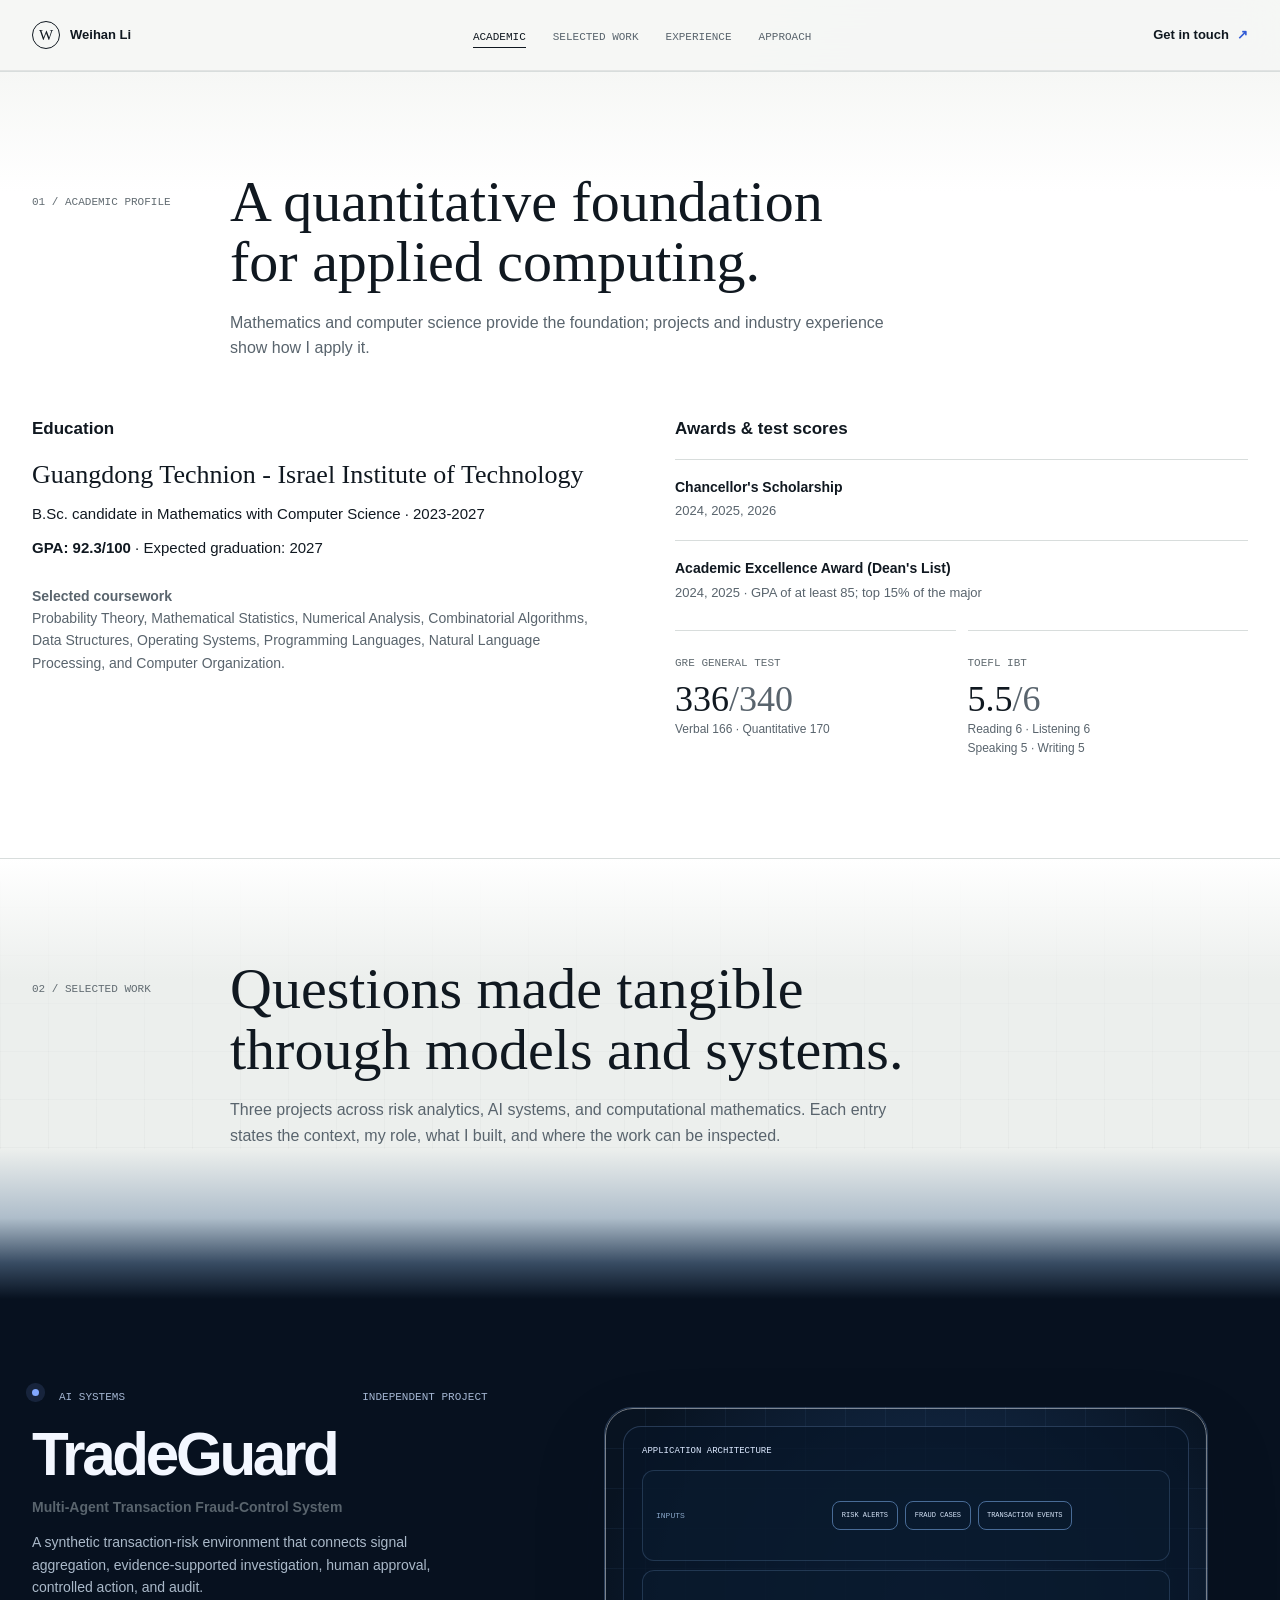
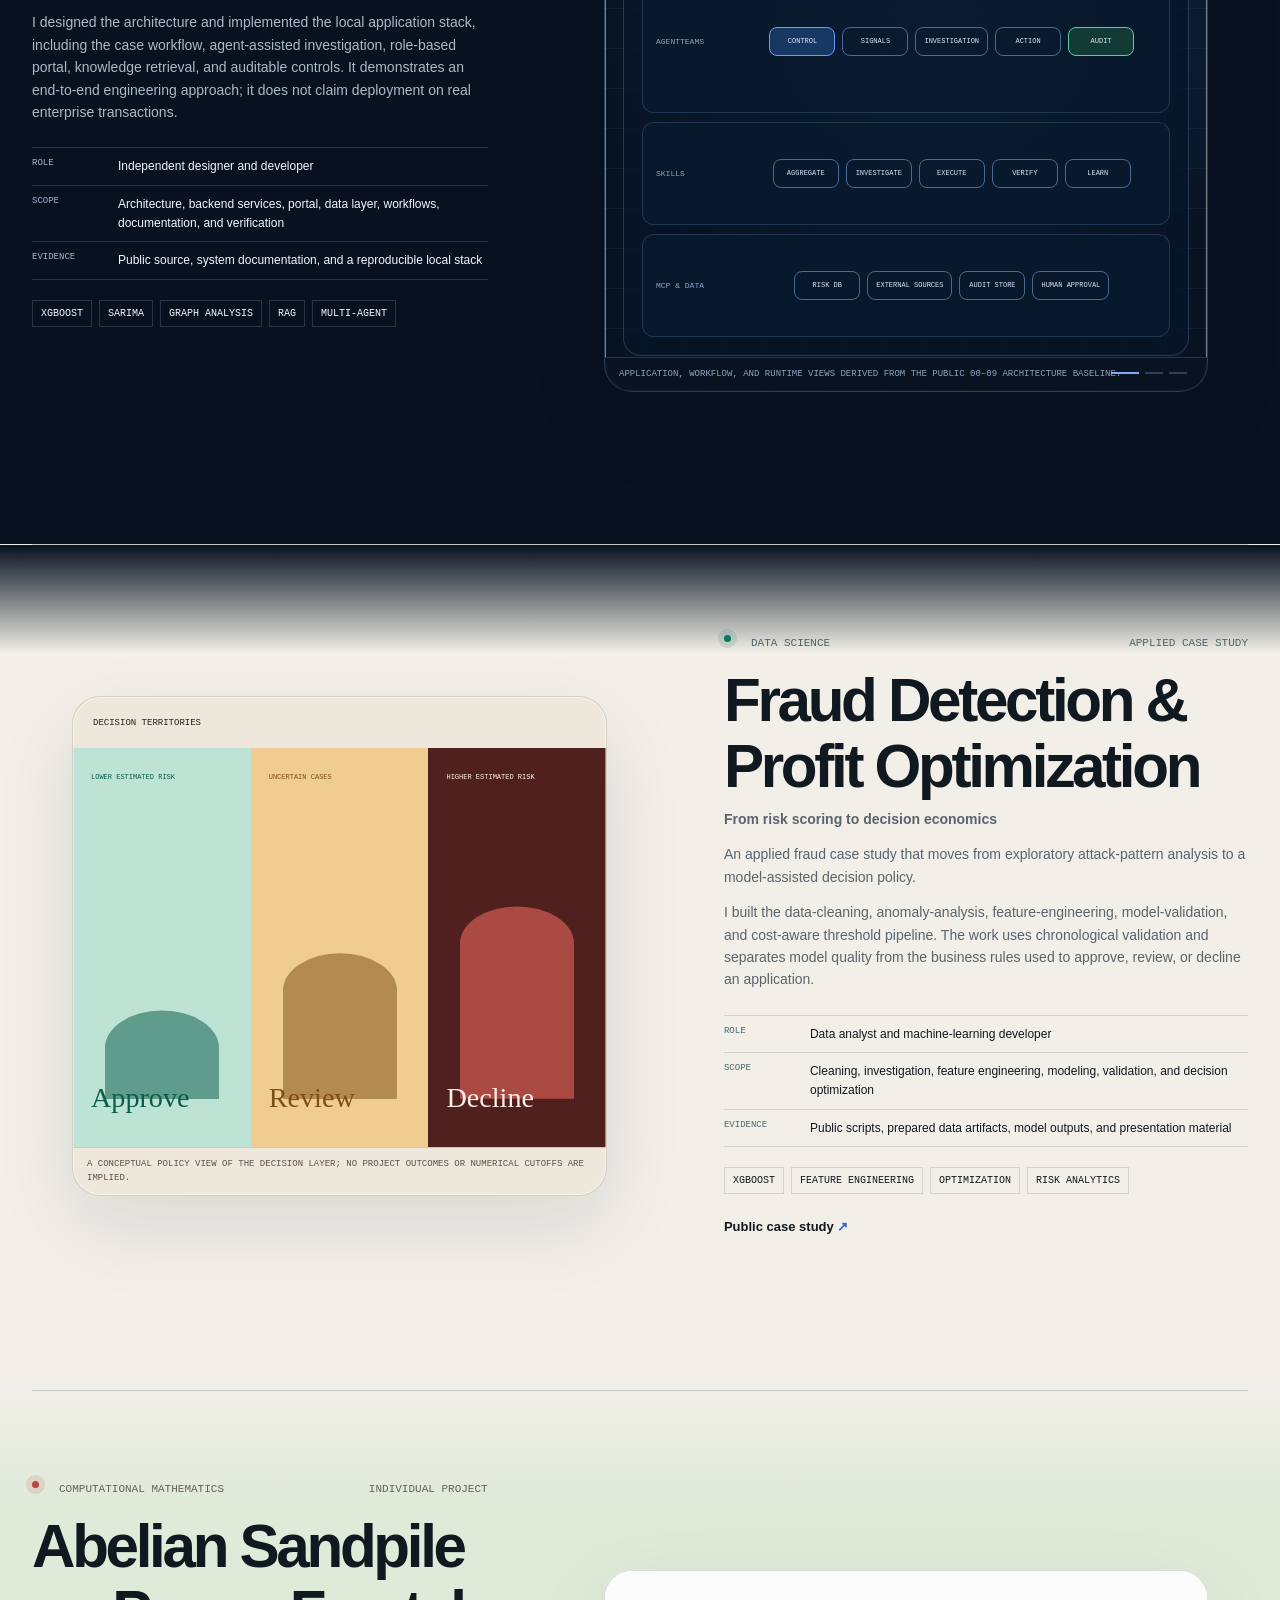
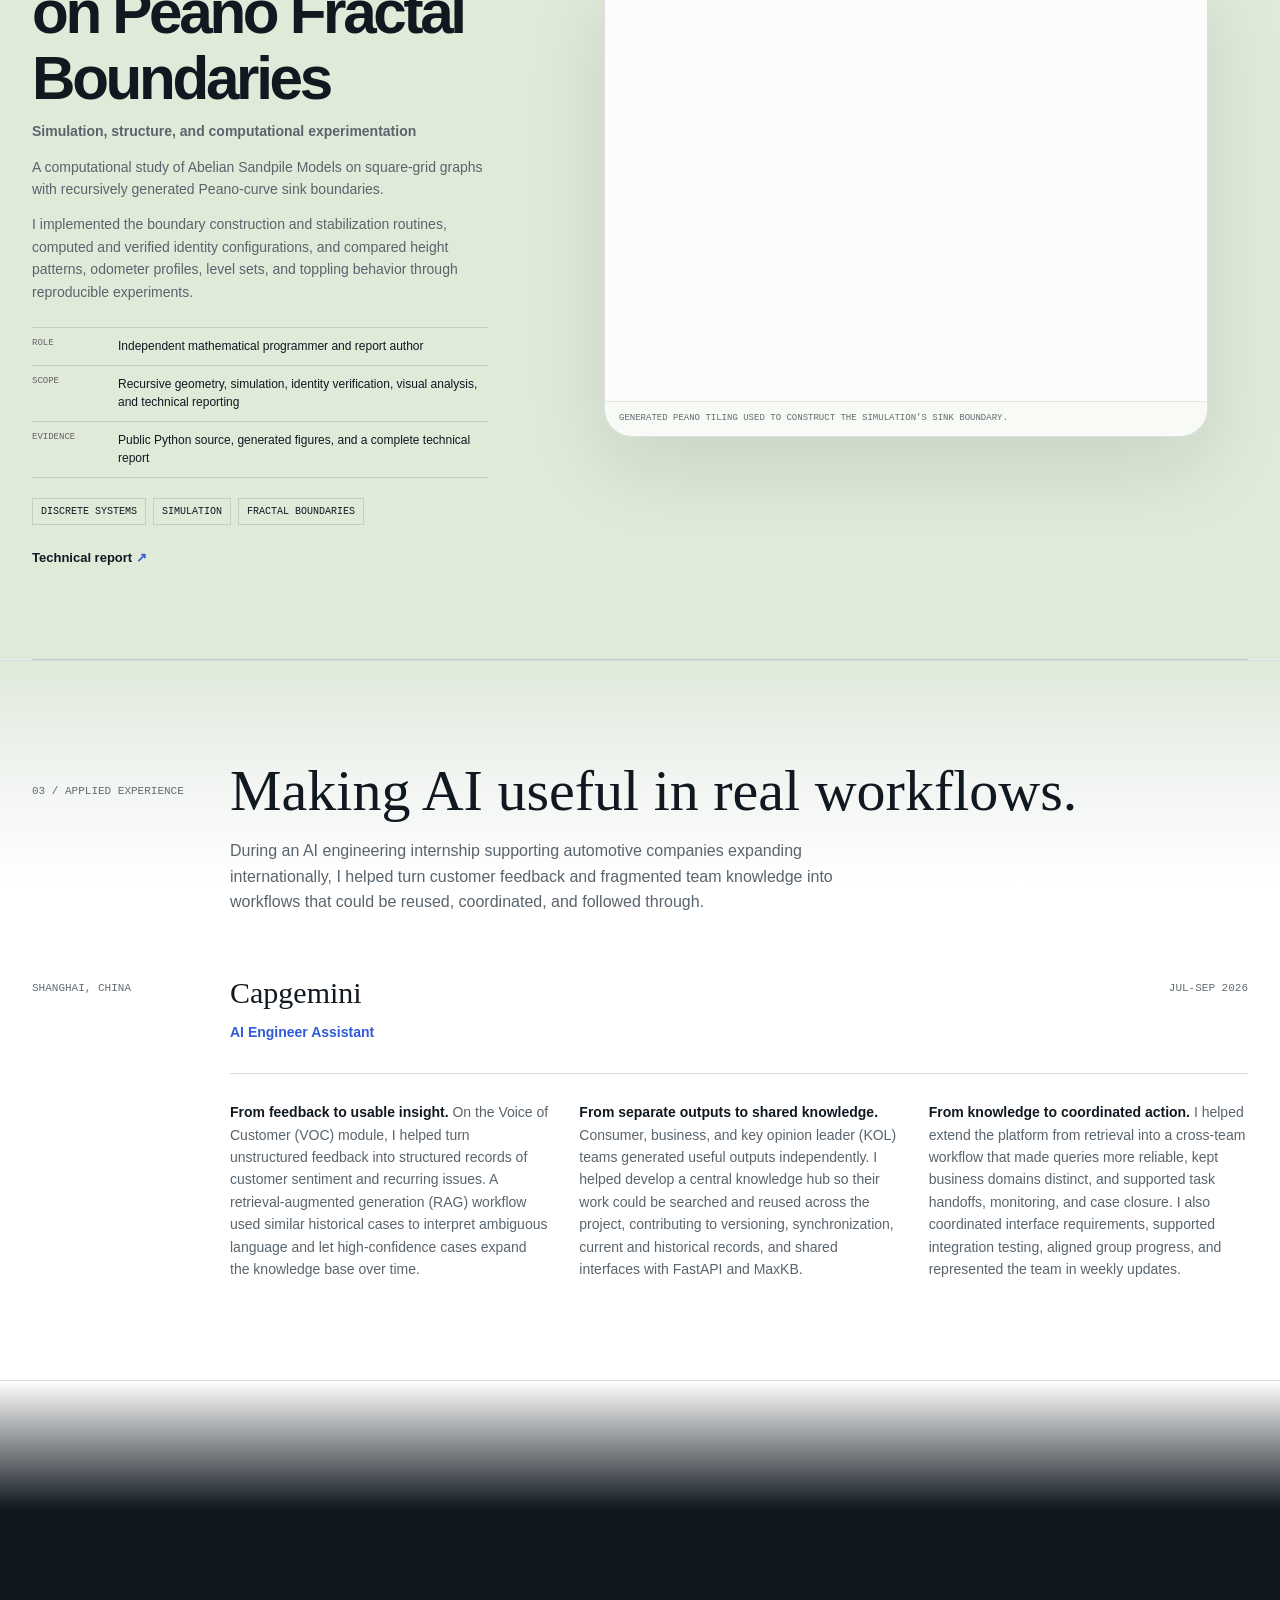
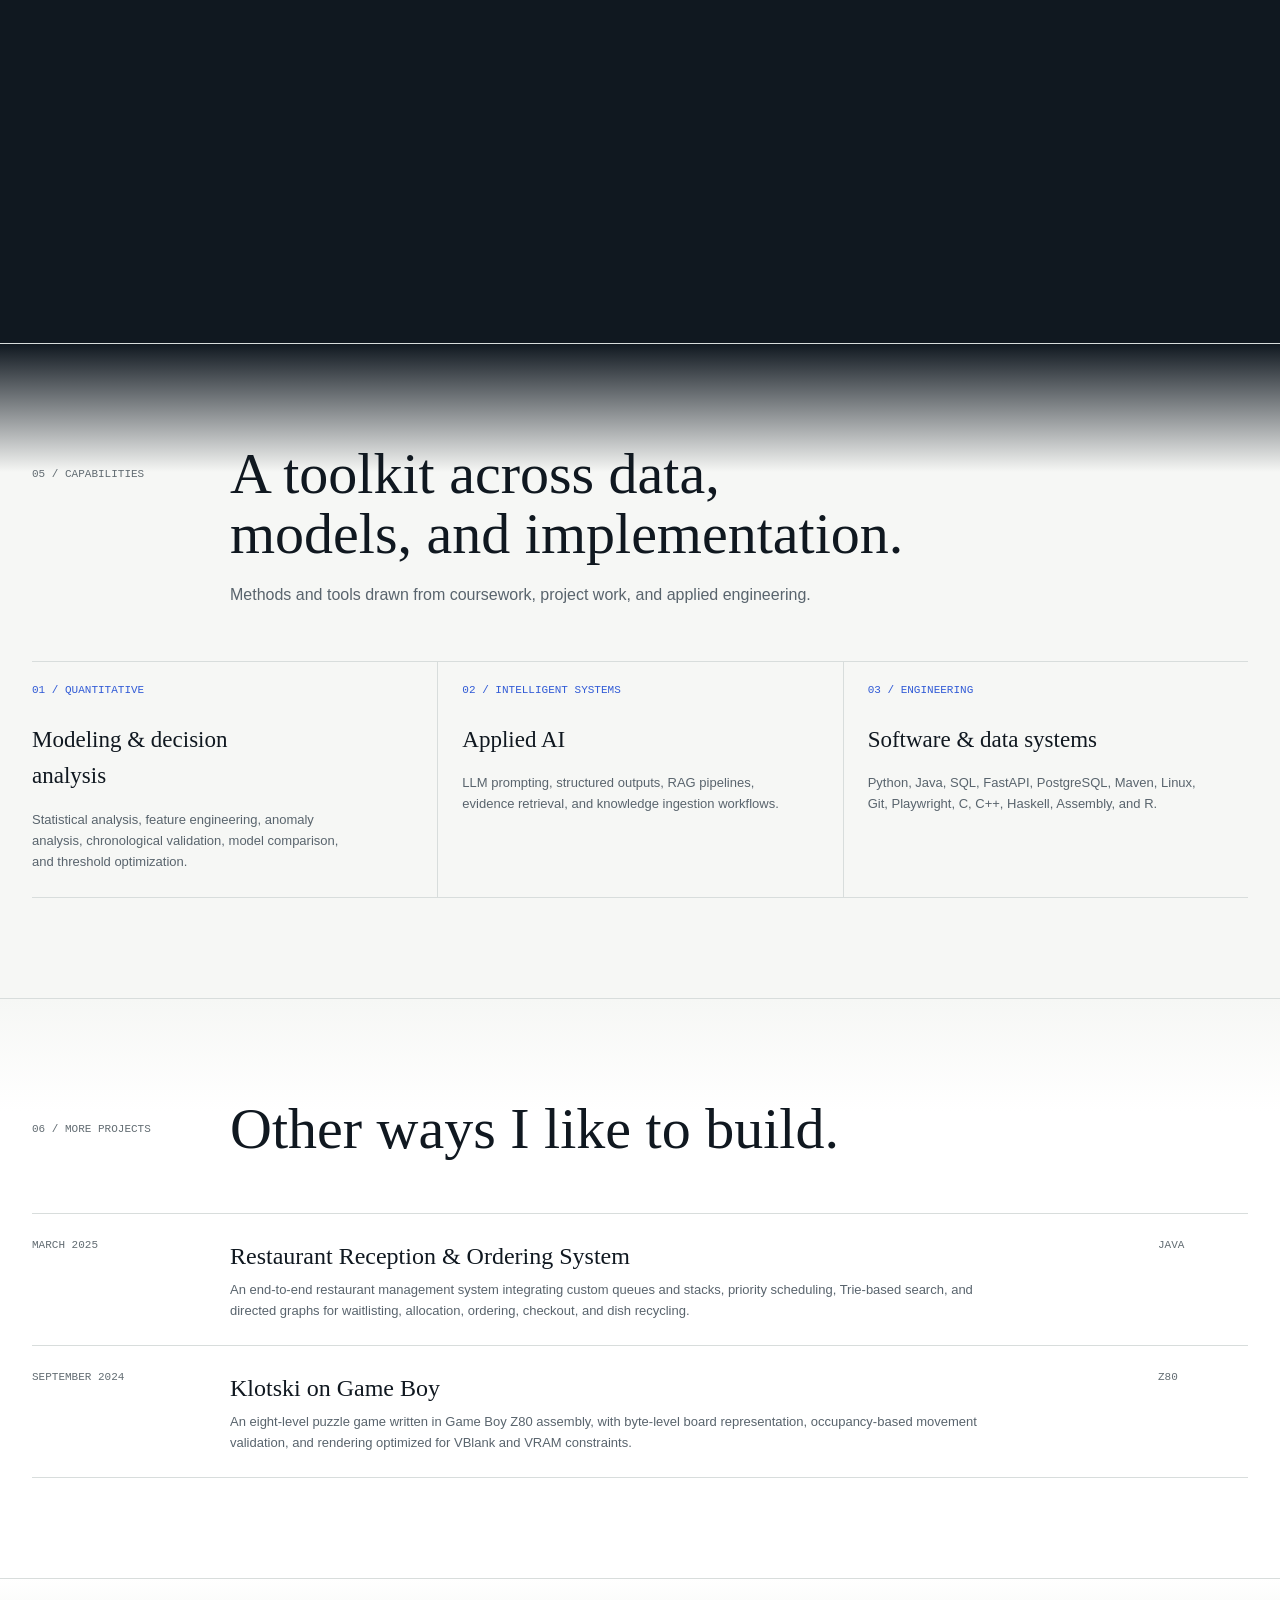
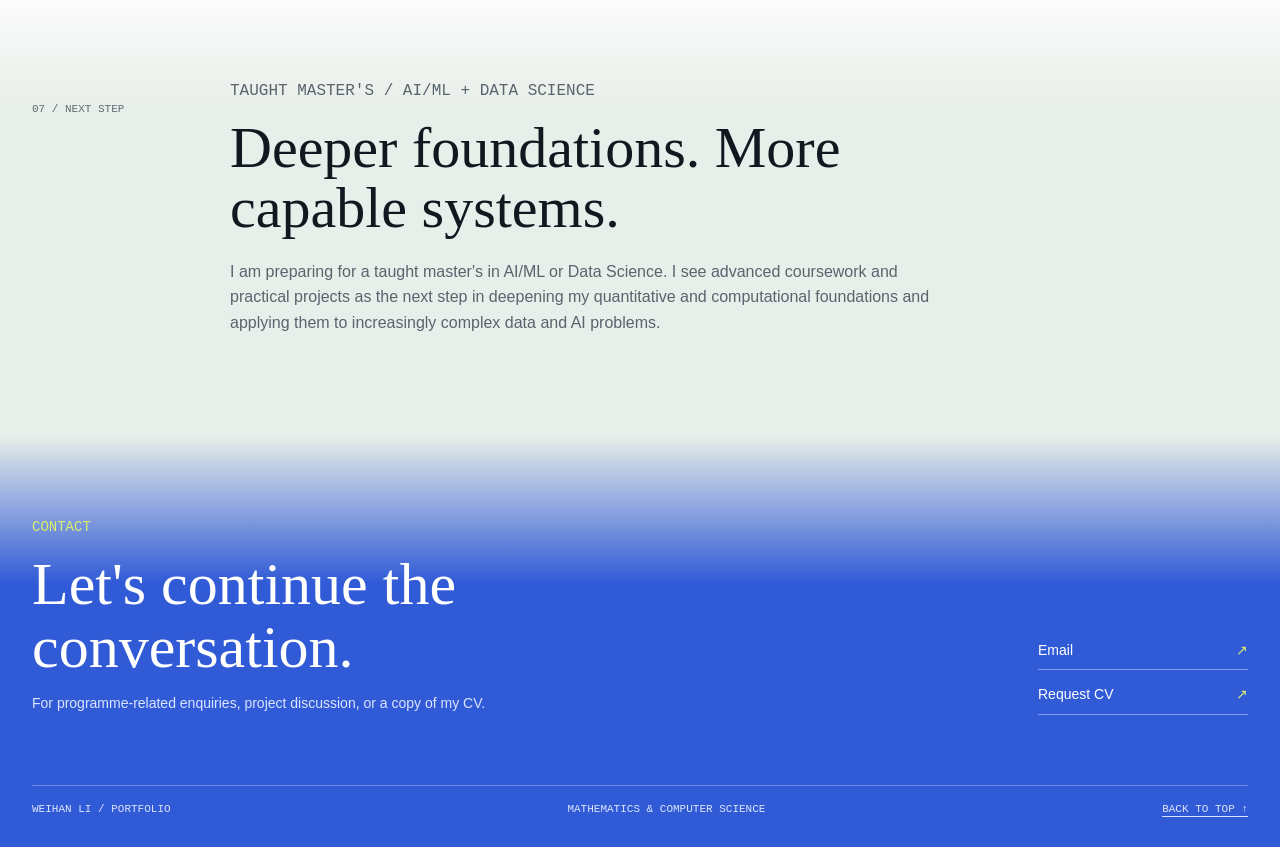
==== commit 9c592d63: "Publish index.html" ====
--- a/index.html
+++ b/index.html
@@ -195,7 +195,7 @@
     .role h3 { margin: 0; font-family: var(--serif); font-size: 30px; font-weight: 400; }
     .role-title { margin: 4px 0 0; color: var(--blue); font-size: 14px; font-weight: 650; }
     .timeline-date { text-align: right; color: var(--quiet); }
-    .role-details { display: grid; grid-template-columns: 1fr 1fr; gap: 24px 36px; margin-top: 27px; }
+    .role-details { display: grid; grid-template-columns: repeat(3, minmax(0, 1fr)); gap: 30px; margin-top: 27px; }
     .role-details p { margin: 0; color: var(--muted); font-size: 14px; }
     .role-details strong { color: var(--ink); font-weight: 600; }
 
@@ -256,6 +256,7 @@
       .header-inner { gap: 18px; }
       .nav-list { gap: 16px; }
       .section-head, .experience-grid, .next-grid { grid-template-columns: 110px minmax(0, 1fr); }
+      .role-details { grid-template-columns: repeat(2, minmax(0, 1fr)); }
       .project { grid-template-columns: minmax(0, 1fr) minmax(300px, .9fr); gap: 30px; }
       .project h3 { font-size: 32px; }
       .approach-grid { gap: 45px; }
@@ -401,10 +402,6 @@
                 <div><dt>Evidence</dt><dd>Public source, system documentation, and a reproducible local stack</dd></div>
               </dl>
               <div class="project-tags"><span class="tag">XGBoost</span><span class="tag">SARIMA</span><span class="tag">Graph analysis</span><span class="tag">RAG</span><span class="tag">Multi-agent</span></div>
-              <div class="project-links">
-                <a href="https://github.com/li2452824528-dot/TradeGuard" target="_blank" rel="noreferrer">Repository <span class="arrow" aria-hidden="true">&#8599;</span></a>
-                <a href="https://github.com/li2452824528-dot/TradeGuard/blob/main/docs/reports/tradeguard-overview.html" target="_blank" rel="noreferrer">System overview <span class="arrow" aria-hidden="true">&#8599;</span></a>
-              </div>
             </div>
             <figure class="project-visual tradeguard-gallery" data-viz="tradeguard" data-stage="0" aria-labelledby="trade-figure-title" aria-label="TradeGuard application architecture. Click or press Enter to advance through the system views." tabindex="0">
               <div class="trade-main-panel">
@@ -458,9 +455,7 @@
               </dl>
               <div class="project-tags"><span class="tag">XGBoost</span><span class="tag">Feature engineering</span><span class="tag">Optimization</span><span class="tag">Risk analytics</span></div>
               <div class="project-links">
-                <a href="https://github.com/li2452824528-dot/Fraud-Detection-Profit-Optimization" target="_blank" rel="noreferrer">Repository <span class="arrow" aria-hidden="true">&#8599;</span></a>
-                <a href="https://github.com/li2452824528-dot/Fraud-Detection-Profit-Optimization/blob/main/model_building.py" target="_blank" rel="noreferrer">Model pipeline <span class="arrow" aria-hidden="true">&#8599;</span></a>
-                <a href="https://github.com/li2452824528-dot/Fraud-Detection-Profit-Optimization/blob/main/business_optimization.py" target="_blank" rel="noreferrer">Decision logic <span class="arrow" aria-hidden="true">&#8599;</span></a>
+                <a href="assets/reports/fraud-risk-decisioning-case-study.pdf" target="_blank" rel="noreferrer">Public case study <span class="arrow" aria-hidden="true">&#8599;</span></a>
               </div>
             </div>
             <figure class="project-visual fraud-territory-figure" data-viz="fraud" aria-labelledby="fraud-figure-title">
@@ -488,9 +483,7 @@
               </dl>
               <div class="project-tags"><span class="tag">Discrete systems</span><span class="tag">Simulation</span><span class="tag">Fractal boundaries</span></div>
               <div class="project-links">
-                <a href="https://github.com/li2452824528-dot/abelian-sandpile-on-peano-fractal-boundaries" target="_blank" rel="noreferrer">Repository <span class="arrow" aria-hidden="true">&#8599;</span></a>
-                <a href="https://github.com/li2452824528-dot/abelian-sandpile-on-peano-fractal-boundaries/blob/main/report/sandpile_report.pdf" target="_blank" rel="noreferrer">Technical report <span class="arrow" aria-hidden="true">&#8599;</span></a>
-                <a href="https://github.com/li2452824528-dot/abelian-sandpile-on-peano-fractal-boundaries/tree/main/src" target="_blank" rel="noreferrer">Source <span class="arrow" aria-hidden="true">&#8599;</span></a>
+                <a href="assets/reports/sandpile-technical-report.pdf" target="_blank" rel="noreferrer">Technical report <span class="arrow" aria-hidden="true">&#8599;</span></a>
               </div>
             </div>
             <figure class="project-visual">
@@ -507,8 +500,8 @@
         <div class="section-head reveal">
           <p class="section-index eyebrow">03 / Applied experience</p>
           <div>
-            <h2 id="experience-title">Taking AI from model behavior to working systems.</h2>
-            <p class="section-intro">A practical perspective on language models, knowledge workflows, and software that supports real operational processes.</p>
+            <h2 id="experience-title">Making AI useful in real workflows.</h2>
+            <p class="section-intro">During an AI engineering internship supporting automotive companies expanding internationally, I helped turn customer feedback and fragmented team knowledge into workflows that could be reused, coordinated, and followed through.</p>
           </div>
         </div>
         <div class="experience-grid reveal">
@@ -519,9 +512,9 @@
               <p class="timeline-date">JUL-SEP 2026</p>
             </div>
             <div class="role-details">
-              <p><strong>Voice of Customer.</strong> Developed a multilingual pipeline that converted user reviews into structured sentiment, vehicle, symptom, and business-topic records using LLM prompting and standardized output schemas.</p>
-              <p><strong>Knowledge workflows.</strong> Built a FastAPI-based RAG hub for consumer, business, and KOL knowledge, with version control, historical snapshots, idempotent ingestion, archival recovery, and automated MaxKB synchronization.</p>
-              <p><strong>Collaboration workflow.</strong> Extended the platform to support case creation, impact assessment, task assignment, execution feedback, monitoring, retrospective review, and closure.</p>
+              <p><strong>From feedback to usable insight.</strong> On the Voice of Customer (VOC) module, I helped turn unstructured feedback into structured records of customer sentiment and recurring issues. A retrieval-augmented generation (RAG) workflow used similar historical cases to interpret ambiguous language and let high-confidence cases expand the knowledge base over time.</p>
+              <p><strong>From separate outputs to shared knowledge.</strong> Consumer, business, and key opinion leader (KOL) teams generated useful outputs independently. I helped develop a central knowledge hub so their work could be searched and reused across the project, contributing to versioning, synchronization, current and historical records, and shared interfaces with FastAPI and MaxKB.</p>
+              <p><strong>From knowledge to coordinated action.</strong> I helped extend the platform from retrieval into a cross-team workflow that made queries more reliable, kept business domains distinct, and supported task handoffs, monitoring, and case closure. I also coordinated interface requirements, supported integration testing, aligned group progress, and represented the team in weekly updates.</p>
             </div>
           </div>
         </div>
@@ -576,7 +569,7 @@
         <div class="additional-list reveal">
           <article class="additional-item">
             <span class="mono">March 2025</span>
-            <div><h3><a href="https://github.com/li2452824528-dot/restaurant-reception-ordering-system" target="_blank" rel="noreferrer">Restaurant Reception &amp; Ordering System <span class="arrow" aria-hidden="true">&#8599;</span></a></h3><p>An end-to-end restaurant management system integrating custom queues and stacks, priority scheduling, Trie-based search, and directed graphs for waitlisting, allocation, ordering, checkout, and dish recycling.</p></div>
+            <div><h3>Restaurant Reception &amp; Ordering System</h3><p>An end-to-end restaurant management system integrating custom queues and stacks, priority scheduling, Trie-based search, and directed graphs for waitlisting, allocation, ordering, checkout, and dish recycling.</p></div>
             <span class="mono">Java</span>
           </article>
           <article class="additional-item">
@@ -609,7 +602,6 @@
           </div>
           <div class="contact-links">
             <a href="mailto:weihanli2026@163.com">Email <span class="arrow" aria-hidden="true">&#8599;</span></a>
-            <a href="https://github.com/li2452824528-dot" target="_blank" rel="noreferrer">GitHub <span class="arrow" aria-hidden="true">&#8599;</span></a>
             <a href="mailto:weihanli2026@163.com?subject=CV%20request">Request CV <span class="arrow" aria-hidden="true">&#8599;</span></a>
           </div>
         </div>
--- a/enhancements.css
+++ b/enhancements.css
@@ -79,208 +79,6 @@
   transform-origin: left;
 }
 
-.hero {
-  position: relative;
-  overflow: clip;
-  min-height: calc(100svh - 70px);
-  display: flex;
-  flex-direction: column;
-  justify-content: space-between;
-  isolation: isolate;
-}
-
-.hero::before {
-  position: absolute;
-  z-index: -2;
-  top: 7%;
-  right: -12%;
-  width: min(48vw, 680px);
-  aspect-ratio: 1;
-  border: 1px solid rgb(16 24 32 / 8%);
-  border-radius: 50%;
-  content: "";
-  box-shadow:
-    inset 0 0 0 5.5rem rgb(255 255 255 / 24%),
-    inset 0 0 0 5.6rem rgb(16 24 32 / 5%);
-  opacity: .8;
-}
-
-.hero-grid {
-  position: relative;
-  z-index: 2;
-  align-items: center;
-  min-width: 0;
-}
-
-.hero-copy-block {
-  position: relative;
-  z-index: 2;
-  min-width: 0;
-}
-
-.hero h1 {
-  max-width: 8ch;
-  margin-top: 24px;
-  font-family: var(--sans);
-  font-size: clamp(76px, 10vw, 144px);
-  font-weight: 650;
-  letter-spacing: -.075em;
-  line-height: .79;
-}
-
-.hero h1 span {
-  display: inline-block;
-  color: var(--ink);
-  font-style: normal;
-  font-weight: 300;
-}
-
-.hero h1 .hero-name-accent {
-  position: relative;
-}
-
-.hero h1 .hero-name-accent::after {
-  position: absolute;
-  right: .04em;
-  bottom: -.13em;
-  width: .22em;
-  height: .22em;
-  border-radius: 50%;
-  background: var(--blue);
-  content: "";
-}
-
-.hero-role {
-  max-width: 790px;
-  font-size: clamp(20px, 2.15vw, 32px);
-  font-weight: 420;
-  letter-spacing: -.02em;
-}
-
-.hero-copy {
-  max-width: 690px;
-}
-
-.hero-actions {
-  gap: 30px;
-}
-
-.text-action {
-  position: relative;
-  padding-bottom: 4px;
-}
-
-.text-action::after {
-  position: absolute;
-  right: 0;
-  bottom: 0;
-  left: 0;
-  height: 1px;
-  content: "";
-  background: var(--ink);
-  transform: scaleX(.25);
-  transform-origin: left;
-  transition: transform 300ms var(--ease-out);
-}
-
-.text-action:hover::after {
-  transform: scaleX(1);
-}
-
-#signal-canvas {
-  position: absolute;
-  z-index: -1;
-  inset: -80px -11vw -80px 32%;
-  width: calc(79% + 11vw);
-  height: calc(100% + 160px);
-  pointer-events: none;
-  opacity: .9;
-}
-
-.hero-aside {
-  position: relative;
-  min-width: 0;
-  min-height: 330px;
-  padding: 26px 0 0 28px;
-  border-left-color: rgb(16 24 32 / 12%);
-}
-
-.focus-system {
-  display: grid;
-  gap: 12px;
-  margin: 4px 0 36px;
-}
-
-.focus-track {
-  display: grid;
-  grid-template-columns: 78px minmax(0, 1fr) 32px;
-  gap: 11px;
-  align-items: center;
-  color: var(--quiet);
-  font-family: var(--mono);
-  font-size: 9px;
-  text-transform: uppercase;
-}
-
-.focus-line {
-  position: relative;
-  height: 2px;
-  overflow: hidden;
-  background: rgb(16 24 32 / 10%);
-}
-
-.focus-line::after {
-  position: absolute;
-  inset: 0;
-  content: "";
-  transform: scaleX(var(--focus, .7));
-  transform-origin: left;
-  background: var(--track-color, var(--blue));
-  animation: focus-pulse 3.8s ease-in-out infinite alternate;
-}
-
-.focus-track:nth-child(2) .focus-line::after { animation-delay: -1.2s; }
-.focus-track:nth-child(3) .focus-line::after { animation-delay: -2.1s; }
-
-@keyframes focus-pulse {
-  from { transform: scaleX(calc(var(--focus, .7) * .88)); opacity: .65; }
-  to { transform: scaleX(var(--focus, .7)); opacity: 1; }
-}
-
-.hero-aside .eyebrow,
-.hero-aside > p:last-child {
-  position: relative;
-  z-index: 1;
-}
-
-.hero-bottom {
-  position: relative;
-  z-index: 2;
-}
-
-.hero-bottom span {
-  transition: color 220ms ease, transform 220ms ease;
-}
-
-.hero-bottom span:hover {
-  color: var(--blue);
-  transform: translateY(-2px);
-}
-
-.page-ready .hero-copy-block > * {
-  animation: hero-enter 900ms var(--ease-out) both;
-}
-
-.page-ready .hero-copy-block > :nth-child(2) { animation-delay: 80ms; }
-.page-ready .hero-copy-block > :nth-child(3) { animation-delay: 150ms; }
-.page-ready .hero-copy-block > :nth-child(4) { animation-delay: 220ms; }
-.page-ready .hero-copy-block > :nth-child(5) { animation-delay: 290ms; }
-
-@keyframes hero-enter {
-  from { transform: translateY(18px); }
-  to { opacity: 1; transform: translateY(0); }
-}
-
 .section-head h2 {
   text-wrap: balance;
 }
@@ -290,10 +88,15 @@
   top: 110px;
 }
 
+.academic {
+  background: linear-gradient(to bottom, var(--paper) 0, #fff 120px);
+}
+
 .work-section {
   position: relative;
   overflow: clip;
-  background: #ecefed;
+  padding-bottom: 0;
+  background: linear-gradient(to bottom, #fff 0, #ecefed 120px);
 }
 
 .work-section::before {
@@ -310,15 +113,33 @@
 
 .work-section > .wrap {
   position: relative;
+  z-index: 1;
 }
 
 .work-list {
   position: relative;
+  isolation: isolate;
+  margin-top: 150px;
   border-top-color: rgb(16 24 32 / 18%);
 }
 
+.work-list::before {
+  position: absolute;
+  z-index: 0;
+  top: -150px;
+  right: -100vmax;
+  left: -100vmax;
+  height: 150px;
+  background:
+    linear-gradient(to bottom, #ecefed 0%, #aebdca 46%, #384c63 76%, #07111f 100%);
+  content: "";
+  pointer-events: none;
+}
+
 .project {
   position: relative;
+  z-index: 1;
+  isolation: isolate;
   min-height: min(900px, 94svh);
   grid-template-columns: minmax(0, .8fr) minmax(420px, 1.2fr);
   gap: clamp(34px, 6vw, 84px);
@@ -330,6 +151,10 @@
   position: sticky;
   top: 132px;
   align-self: start;
+}
+
+.project:nth-child(even) {
+  grid-template-columns: minmax(420px, 1.08fr) minmax(0, .92fr);
 }
 
 .project-meta::before {
@@ -386,16 +211,60 @@
   line-height: 1.55;
 }
 
-.project:nth-child(1) { --project-accent: var(--blue); }
-.project:nth-child(2) { --project-accent: var(--green); }
-.project:nth-child(3) { --project-accent: var(--coral); }
+.project {
+  --project-bg: #f1efe8;
+  --project-from: #07111f;
+  --project-ink: var(--ink);
+  --project-muted: var(--muted);
+  --project-border: rgb(16 24 32 / 13%);
+  color: var(--project-ink);
+}
+
+.project::before {
+  position: absolute;
+  z-index: -1;
+  inset: 0 -100vmax;
+  background: linear-gradient(to bottom, var(--project-from) 0, var(--project-bg) 108px);
+  content: "";
+  pointer-events: none;
+}
+
+.project:nth-child(1) {
+  --project-accent: #82a8ff;
+  --project-bg: #07111f;
+  --project-ink: #f3f7ff;
+  --project-muted: #aab9c9;
+  --project-border: rgb(170 195 230 / 20%);
+  --project-from: #07111f;
+}
+
+.project:nth-child(2) {
+  --project-accent: #087861;
+  --project-from: #07111f;
+  --project-bg: #f1efe8;
+}
+
+.project:nth-child(3) {
+  --project-accent: #b7473a;
+  --project-from: #f1efe8;
+  --project-bg: #dfead9;
+}
+
+.project .project-copy > p:not(.project-subtitle) { color: var(--project-muted); }
+.project .project-meta,
+.project .project-facts dt { color: color-mix(in srgb, var(--project-muted) 84%, var(--project-accent)); }
+.project .project-facts,
+.project .project-facts > div { border-color: var(--project-border); }
+.project .project-facts dd { color: var(--project-ink); }
+.project .tag { border-color: var(--project-border); color: var(--project-ink); }
+.project .project-links a { color: var(--project-ink); }
 
 .project-visual {
   position: relative;
   align-self: center;
   min-height: 430px;
   border-color: rgb(16 24 32 / 12%);
-  border-radius: 2px;
+  border-radius: 28px;
   background: rgb(255 255 255 / 74%);
   box-shadow: var(--shadow-soft);
   transform: perspective(1100px) rotateX(var(--tilt-y, 0deg)) rotateY(var(--tilt-x, 0deg)) translateY(var(--project-shift, 0px));
@@ -408,12 +277,37 @@
   position: absolute;
   inset: 0;
   border: 1px solid rgb(255 255 255 / 45%);
+  border-radius: inherit;
   content: "";
   pointer-events: none;
 }
 
 .project-visual:hover {
   box-shadow: 0 40px 100px rgb(16 24 32 / 15%);
+}
+
+.experience {
+  background: linear-gradient(to bottom, #dfead9 0, #eef2ed 92px, #fff 220px);
+}
+
+.approach {
+  background: linear-gradient(to bottom, #fff 0, var(--ink) 128px);
+}
+
+.capabilities {
+  background: linear-gradient(to bottom, var(--ink) 0, var(--paper) 128px);
+}
+
+.additional {
+  background: linear-gradient(to bottom, var(--paper) 0, #fff 112px);
+}
+
+.next-step {
+  background: linear-gradient(to bottom, #fff 0, #e8eee9 128px);
+}
+
+.contact {
+  background: linear-gradient(to bottom, #e8eee9 0, var(--blue) 148px);
 }
 
 .project-visual svg {
@@ -427,6 +321,204 @@
   padding: 30px;
   background: #fbfcfb;
   object-fit: contain;
+}
+
+.visual-kicker {
+  margin: 0;
+  color: currentColor;
+  font-family: var(--mono);
+  font-size: 9px;
+  line-height: 1.4;
+  text-transform: uppercase;
+}
+
+.tradeguard-gallery {
+  display: block;
+  min-height: 585px;
+  padding: 18px 18px 0;
+  color: #dce9ff;
+  border-color: rgb(118 156 209 / 28%);
+  background:
+    linear-gradient(rgb(111 155 216 / 7%) 1px, transparent 1px),
+    linear-gradient(90deg, rgb(111 155 216 / 7%) 1px, transparent 1px),
+    radial-gradient(circle at 55% 35%, #183357, #081321 68%);
+  background-size: 40px 40px, 40px 40px, auto;
+  cursor: pointer;
+}
+
+.trade-main-panel,
+.trade-support-panel {
+  overflow: hidden;
+  border: 1px solid rgb(118 156 209 / 28%);
+  background: rgb(8 22 39 / 72%);
+}
+
+.trade-main-panel {
+  position: absolute;
+  z-index: 4;
+  inset: 18px 18px 35px;
+  padding: 18px;
+  border-radius: 18px;
+  opacity: 0;
+  visibility: hidden;
+  pointer-events: none;
+  transform: translateY(-14px) scale(.985);
+  transition: opacity 360ms ease, transform 520ms var(--ease-out), visibility 0s linear 520ms;
+}
+
+.trade-architecture {
+  display: grid;
+  grid-template-rows: .8fr 1.25fr .9fr .9fr;
+  gap: 9px;
+  height: calc(100% - 25px);
+  margin-top: 12px;
+}
+
+.trade-layer {
+  display: grid;
+  grid-template-columns: 92px minmax(0, 1fr);
+  align-items: center;
+  min-height: 0;
+  overflow: hidden;
+  border: 1px solid rgb(118 156 209 / 23%);
+  border-radius: 12px;
+  background: rgb(11 27 47 / 72%);
+}
+
+.trade-layer > strong {
+  padding-left: 13px;
+  color: #87a4c6;
+  font: 8px/1.4 var(--mono);
+  text-transform: uppercase;
+}
+
+.trade-layer > div {
+  display: flex;
+  flex-wrap: wrap;
+  align-items: center;
+  justify-content: center;
+  gap: 7px;
+  padding: 7px;
+}
+
+.trade-layer span {
+  display: grid;
+  min-width: 66px;
+  min-height: 29px;
+  place-items: center;
+  padding: 6px 8px;
+  border: 1px solid #486b96;
+  border-radius: 8px;
+  color: #d6e4f8;
+  font: 7px/1.3 var(--mono);
+  text-align: center;
+  text-transform: uppercase;
+}
+
+.trade-layer-agents span:first-child { border-color: #6d98ff; background: #173863; }
+.trade-layer-agents span:last-child { border-color: #65c7aa; background: #123b35; }
+
+.trade-support-grid {
+  position: absolute;
+  z-index: 4;
+  inset: 18px 18px 35px;
+  pointer-events: none;
+}
+
+.trade-support-panel {
+  position: absolute;
+  inset: 0;
+  padding: 13px;
+  border-radius: 18px;
+  opacity: 0;
+  visibility: hidden;
+  pointer-events: none;
+  transform: translateY(20px) scale(.975);
+  transition: opacity 360ms ease, transform 520ms var(--ease-out), visibility 0s linear 520ms;
+}
+
+.trade-topology-panel { transform: translateY(14px) scale(.985); }
+.trade-support-panel svg { width: 100%; height: calc(100% - 19px); min-height: 0; margin-top: 5px; }
+.trade-support-panel svg text { fill: #eef5ff; font: 7px var(--mono); text-anchor: middle; }
+.trade-support-panel svg .trade-flow-sub { fill: #89a2bd; font-size: 6px; }
+.trade-flow-line { fill: none; stroke: #5d91ef; stroke-width: 1.5; }
+.trade-flow-audit { stroke: #63c9aa; stroke-dasharray: 5 6; }
+.trade-flow-box { fill: #102744; stroke: #4b709f; }
+.trade-flow-gate { fill: #143c35; stroke: #67d2af; }
+.trade-flow-action { fill: #30231d; stroke: #d3825d; }
+
+.trade-topology {
+  display: grid;
+  align-content: center;
+  gap: 17px;
+  height: calc(100% - 18px);
+  padding: 5px 26px 0;
+  perspective: 700px;
+}
+
+.trade-topology > div {
+  display: grid;
+  grid-template-columns: repeat(3, 1fr);
+  gap: 10px;
+  padding: 17px 14px;
+  border: 1px solid rgb(124 166 225 / 35%);
+  border-radius: 14px;
+  background: rgb(14 35 59 / 82%);
+  box-shadow: 0 15px 32px rgb(0 0 0 / 18%);
+  transform: rotateX(34deg);
+}
+
+.trade-topology > div:nth-child(2) { margin-inline: 18px 0; }
+.trade-topology > div:nth-child(3) { margin-inline: 36px 0; }
+.trade-topology span { color: #d9e8fc; font: 8px/1.3 var(--mono); text-align: center; text-transform: uppercase; }
+
+.trade-stage-indicator {
+  position: absolute;
+  z-index: 7;
+  right: 20px;
+  bottom: 17px;
+  display: flex;
+  gap: 6px;
+}
+
+.trade-stage-indicator span {
+  width: 18px;
+  height: 2px;
+  background: rgb(148 181 226 / 28%);
+  transition: width 360ms var(--ease-out), background-color 360ms ease;
+}
+
+.tradeguard-gallery[data-stage="0"] .trade-stage-indicator span:nth-child(1),
+.tradeguard-gallery[data-stage="1"] .trade-stage-indicator span:nth-child(2),
+.tradeguard-gallery[data-stage="2"] .trade-stage-indicator span:nth-child(3) {
+  width: 28px;
+  background: #81a9ef;
+}
+
+.tradeguard-gallery .figure-note {
+  position: absolute;
+  z-index: 5;
+  right: 0;
+  bottom: 0;
+  left: 0;
+  color: #8ca4c2;
+  border-color: rgb(170 195 230 / 20%);
+  background: rgb(8 19 33 / 92%);
+}
+
+.tradeguard-gallery[data-stage="0"] .trade-main-panel,
+.tradeguard-gallery[data-stage="1"] .trade-loop-panel,
+.tradeguard-gallery[data-stage="2"] .trade-topology-panel {
+  opacity: 1;
+  visibility: visible;
+  pointer-events: auto;
+  transform: translateY(0) scale(1);
+  transition-delay: 0s;
+}
+
+.tradeguard-gallery:focus-visible {
+  outline: 2px solid #82a8ff;
+  outline-offset: 4px;
 }
 
 .project-visual[data-viz="tradeguard"]::before {
@@ -447,16 +539,66 @@
   to { transform: translateY(395%); }
 }
 
-.project-visual[data-viz="fraud"] rect[fill="#315bd6"],
-.project-visual[data-viz="fraud"] rect[fill="#158a6b"] {
-  transform: scaleX(.03);
-  transform-origin: 126px center;
-  transition: transform 1.2s var(--ease-out);
-}
-
-.project.is-active .project-visual[data-viz="fraud"] rect[fill="#315bd6"],
-.project.is-active .project-visual[data-viz="fraud"] rect[fill="#158a6b"] {
-  transform: scaleX(1);
+.fraud-territory-figure {
+  display: grid;
+  grid-template-rows: auto minmax(360px, 1fr) auto;
+  min-height: 500px;
+  padding: 20px 20px 0;
+  color: #2a201a;
+  background: #eee7db;
+}
+
+.fraud-territories {
+  display: grid;
+  grid-template-columns: repeat(3, minmax(0, 1fr));
+  min-height: 0;
+  margin: 18px -20px 0;
+}
+
+.fraud-territory {
+  position: relative;
+  display: flex;
+  flex-direction: column;
+  justify-content: space-between;
+  padding: 25px 18px 35px;
+  overflow: hidden;
+}
+
+.fraud-territory small {
+  position: relative;
+  z-index: 2;
+  font: 7px/1.4 var(--mono);
+  text-transform: uppercase;
+}
+
+.fraud-territory span {
+  position: absolute;
+  right: 18%;
+  bottom: 48px;
+  left: 18%;
+  height: var(--territory-height);
+  border-radius: 999px 999px 10px 10px;
+  background: currentColor;
+  opacity: .52;
+  transform: scaleY(.65);
+  transform-origin: bottom;
+  transition: transform 900ms var(--ease-out);
+}
+
+.project.is-active .fraud-territory span { transform: scaleY(1); }
+
+.fraud-territory strong {
+  position: relative;
+  z-index: 2;
+  font: 500 clamp(20px, 2.2vw, 32px)/1 var(--serif);
+  white-space: nowrap;
+}
+
+.fraud-approve { --territory-height: 34%; color: #0d5c49; background: #bce3d4; }
+.fraud-review { --territory-height: 56%; color: #7d4e16; background: #efcd91; }
+.fraud-decline { --territory-height: 74%; color: #fff0e9; background: #50201f; }
+.fraud-decline span { color: #cf5a50; opacity: .72; }
+.fraud-territory-figure .figure-note { margin-inline: -20px; border-color: rgb(72 50 36 / 18%); color: #5f5147; }
 }
 
 .project-links a,
@@ -497,20 +639,17 @@
 .reveal.is-visible { transform: translateY(0); }
 
 @media (max-width: 1040px) {
-  #signal-canvas { left: 24%; width: 87%; }
   .project { grid-template-columns: minmax(0, .9fr) minmax(350px, 1.1fr); }
+  .project:nth-child(even) { grid-template-columns: minmax(350px, 1.05fr) minmax(0, .95fr); }
 }
 
 @media (max-width: 900px) {
-  .hero { min-height: auto; }
-  .hero h1 { font-size: clamp(72px, 12vw, 100px); }
   .project { min-height: 760px; }
   .project-copy { top: 116px; }
 }
 
 @media (max-width: 680px) {
   .scroll-progress { top: 0; }
-  .hero { padding-top: 70px; }
   .header-contact {
     position: absolute;
     top: 15px;
@@ -525,36 +664,63 @@
   }
   .header-contact .arrow { font-size: 14px; }
   .header-inner { position: relative; }
-  .hero::before { top: 18%; right: -53%; width: 110vw; opacity: .5; }
-  .hero h1 { max-width: 100%; font-size: clamp(70px, 23vw, 104px); line-height: .82; }
-  .hero-role { font-size: 21px; }
-  .hero-role,
-  .hero-copy { width: 100%; max-width: 100%; overflow-wrap: anywhere; }
-  .hero-actions { display: grid; grid-template-columns: 1fr; gap: 14px; }
-  .text-action { width: fit-content; }
-  #signal-canvas { inset: 12% -46% 0 21%; width: 125%; height: 73%; opacity: .55; }
-  .hero-aside { min-height: 0; padding-top: 5px; }
-  .hero-aside > p { max-width: 100%; overflow-wrap: anywhere; }
-  .focus-system { grid-column: 1 / -1; margin-bottom: 18px; }
-  .focus-track { grid-template-columns: 65px minmax(0, 1fr) 26px; }
-  .hero-bottom { display: grid; grid-template-columns: 1fr 1fr; gap: 7px 15px; }
   .section-index { position: static; }
+  .work-list { margin-top: 110px; }
+  .work-list::before { top: -110px; height: 110px; }
+  .academic { background: linear-gradient(to bottom, var(--paper) 0, #fff 92px); }
+  .work-section { background: linear-gradient(to bottom, #fff 0, #ecefed 92px); }
+  .project::before { background: linear-gradient(to bottom, var(--project-from) 0, var(--project-bg) 82px); }
+  .experience { background: linear-gradient(to bottom, #dfead9 0, #eef2ed 68px, #fff 150px); }
+  .approach { background: linear-gradient(to bottom, #fff 0, var(--ink) 96px); }
+  .capabilities { background: linear-gradient(to bottom, var(--ink) 0, var(--paper) 96px); }
+  .additional { background: linear-gradient(to bottom, var(--paper) 0, #fff 82px); }
+  .next-step { background: linear-gradient(to bottom, #fff 0, #e8eee9 96px); }
+  .contact { background: linear-gradient(to bottom, #e8eee9 0, var(--blue) 112px); }
   .project { min-height: auto; display: block; padding: 55px 0 68px; }
   .project-copy { position: static; }
   .project-visual { min-height: 275px; margin-top: 34px; transform: none !important; }
   .project-visual svg { min-height: 275px; }
   .project-artifact { height: 275px; padding: 16px; }
+  .tradeguard-gallery {
+    min-height: 650px;
+    padding: 12px 12px 0;
+  }
+  .trade-main-panel { inset: 12px 12px 37px; min-height: 0; padding: 13px; }
+  .trade-architecture { gap: 6px; }
+  .trade-layer { grid-template-columns: 70px minmax(0, 1fr); }
+  .trade-layer > strong { padding-left: 9px; font-size: 7px; }
+  .trade-layer > div { gap: 4px; padding: 5px; }
+  .trade-layer span { min-width: 54px; min-height: 25px; padding: 4px 5px; font-size: 6px; }
+  .trade-support-grid {
+    inset: 12px 12px 37px;
+  }
+  .trade-support-panel { min-height: 0; padding: 10px; }
+  .trade-support-panel svg { min-height: 0; }
+  .trade-topology { gap: 12px; padding-inline: 7px; }
+  .trade-topology > div { gap: 5px; padding: 12px 6px; border-radius: 11px; }
+  .trade-topology > div:nth-child(2) { margin-inline: 9px 0; }
+  .trade-topology > div:nth-child(3) { margin-inline: 18px 0; }
+  .trade-topology span { font-size: 6px; }
+
+  .fraud-territory-figure {
+    grid-template-rows: auto minmax(300px, 1fr) auto;
+    min-height: 390px;
+    padding: 15px 15px 0;
+  }
+  .fraud-territories { margin: 14px -15px 0; }
+  .fraud-territory { padding: 20px 7px 28px; }
+  .fraud-territory small { font-size: 6px; }
+  .fraud-territory strong { font-size: 18px; }
+  .fraud-territory-figure .figure-note { margin-inline: -15px; }
   .project-facts > div { grid-template-columns: 64px minmax(0, 1fr); }
   .project h3 { font-size: 42px; }
   .additional-item:hover { padding-inline: 0; }
 }
 
 @media (prefers-reduced-motion: reduce) {
-  #signal-canvas { display: none; }
-  .page-ready .hero-copy-block > * { animation: none; }
-  .focus-line::after,
   .project-visual[data-viz="tradeguard"]::before,
   .project-visual { transform: none !important; }
-  .project-visual[data-viz="fraud"] rect[fill="#315bd6"],
-  .project-visual[data-viz="fraud"] rect[fill="#158a6b"] { transform: scaleX(1); }
-}
+  .trade-main-panel,
+  .trade-support-panel { transition: none; }
+  .fraud-territory span { transform: scaleY(1); }
+}
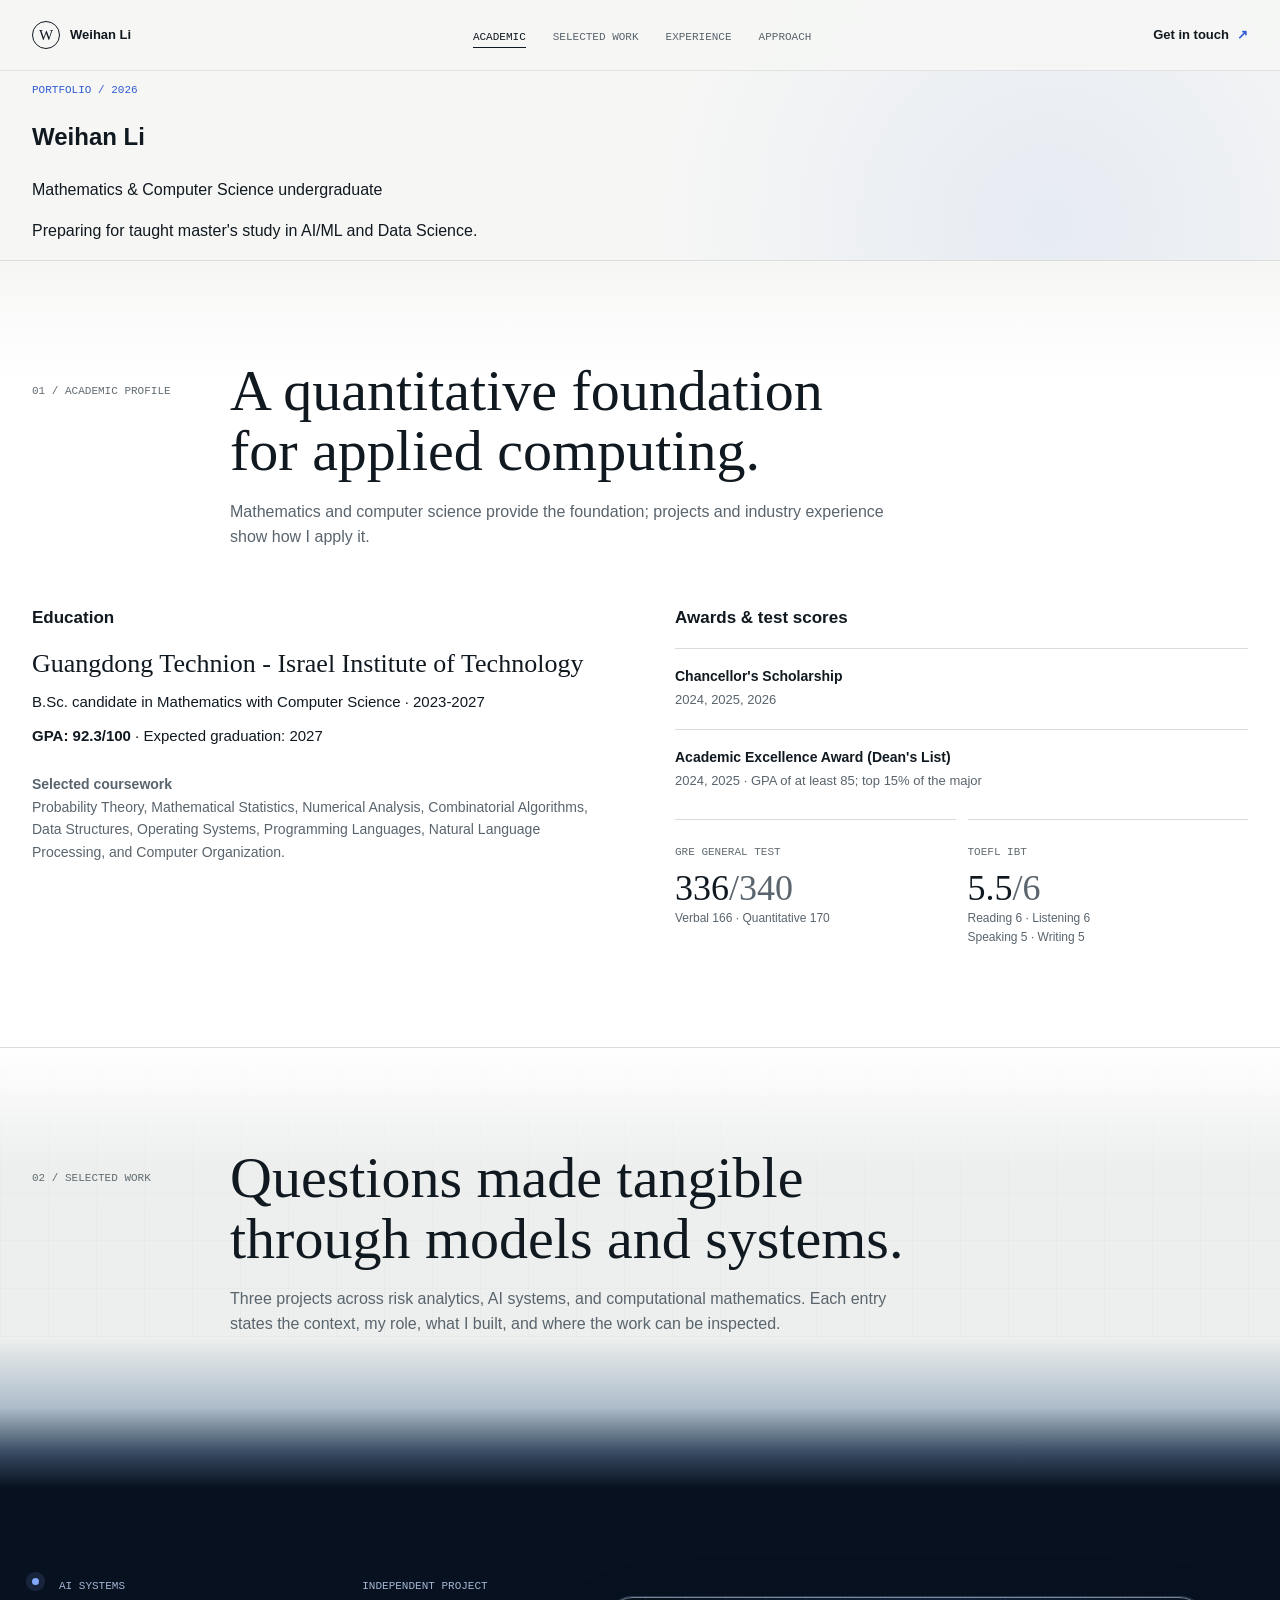
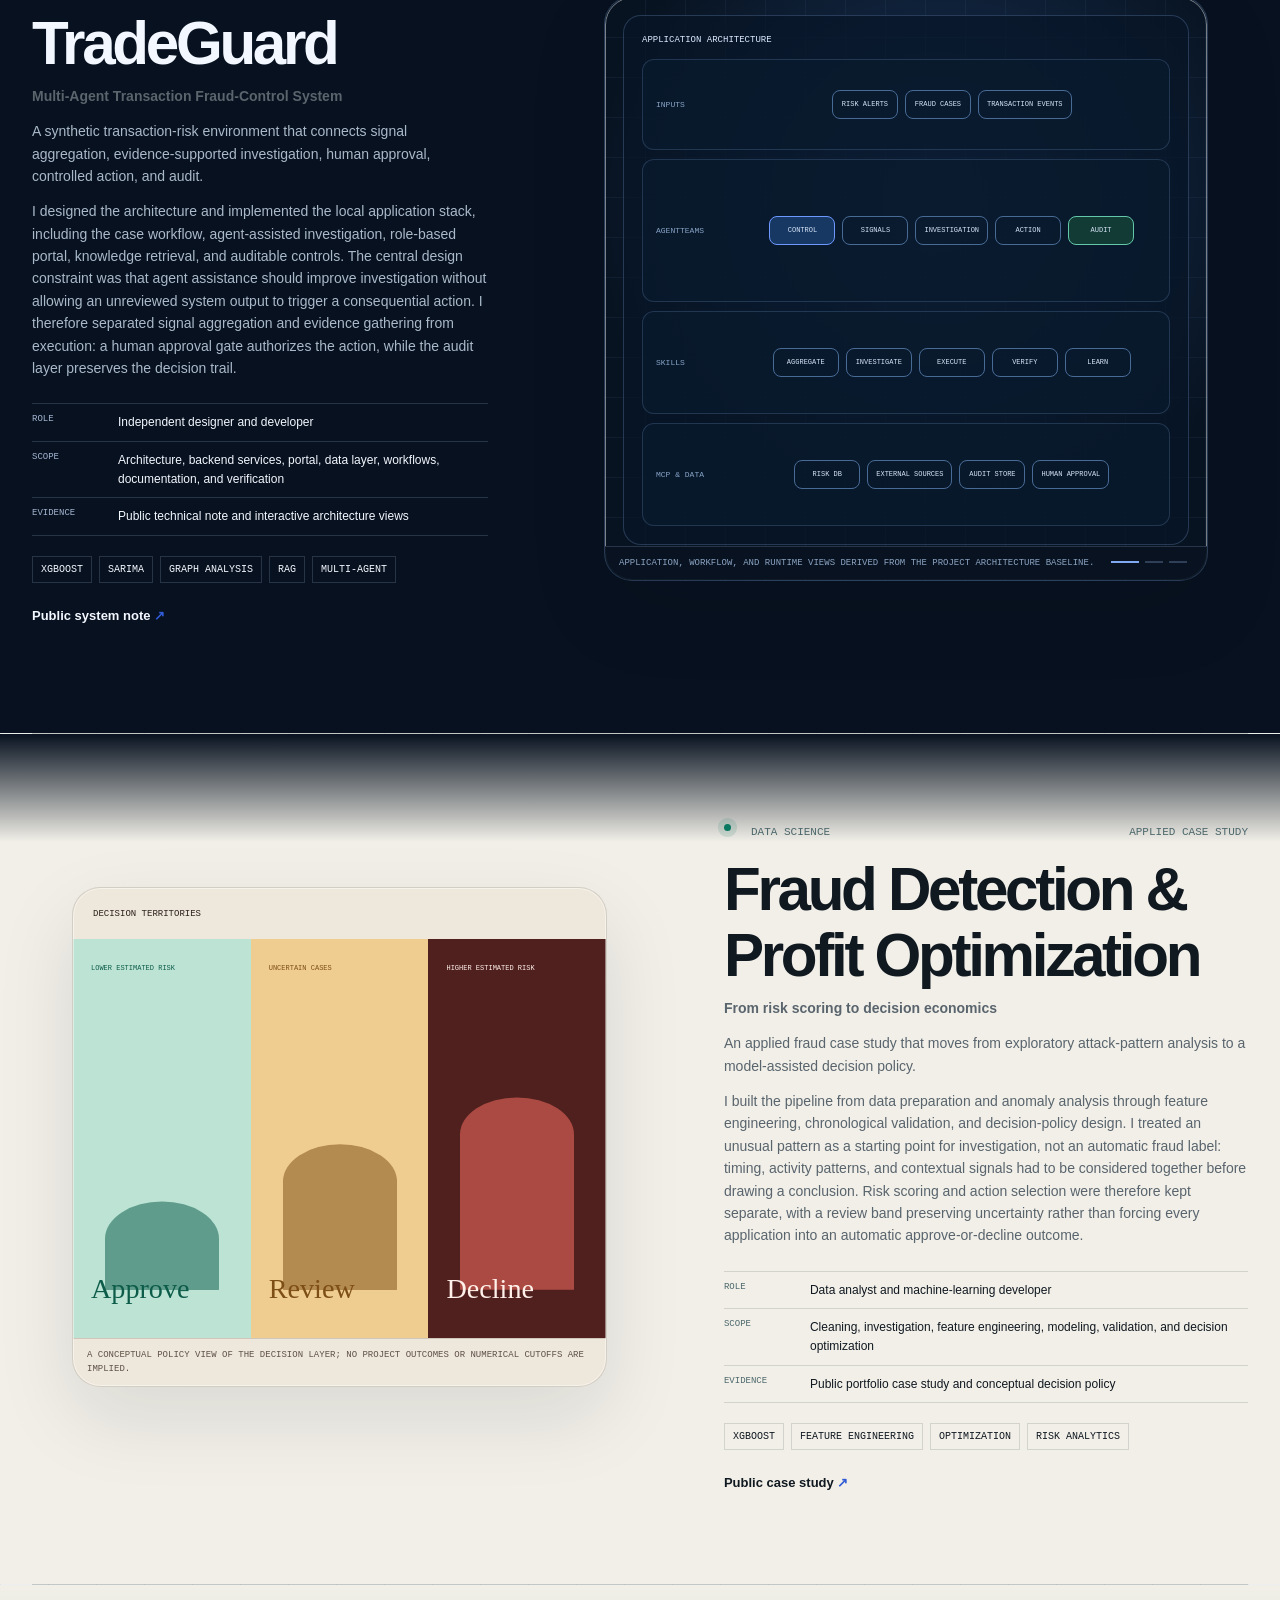
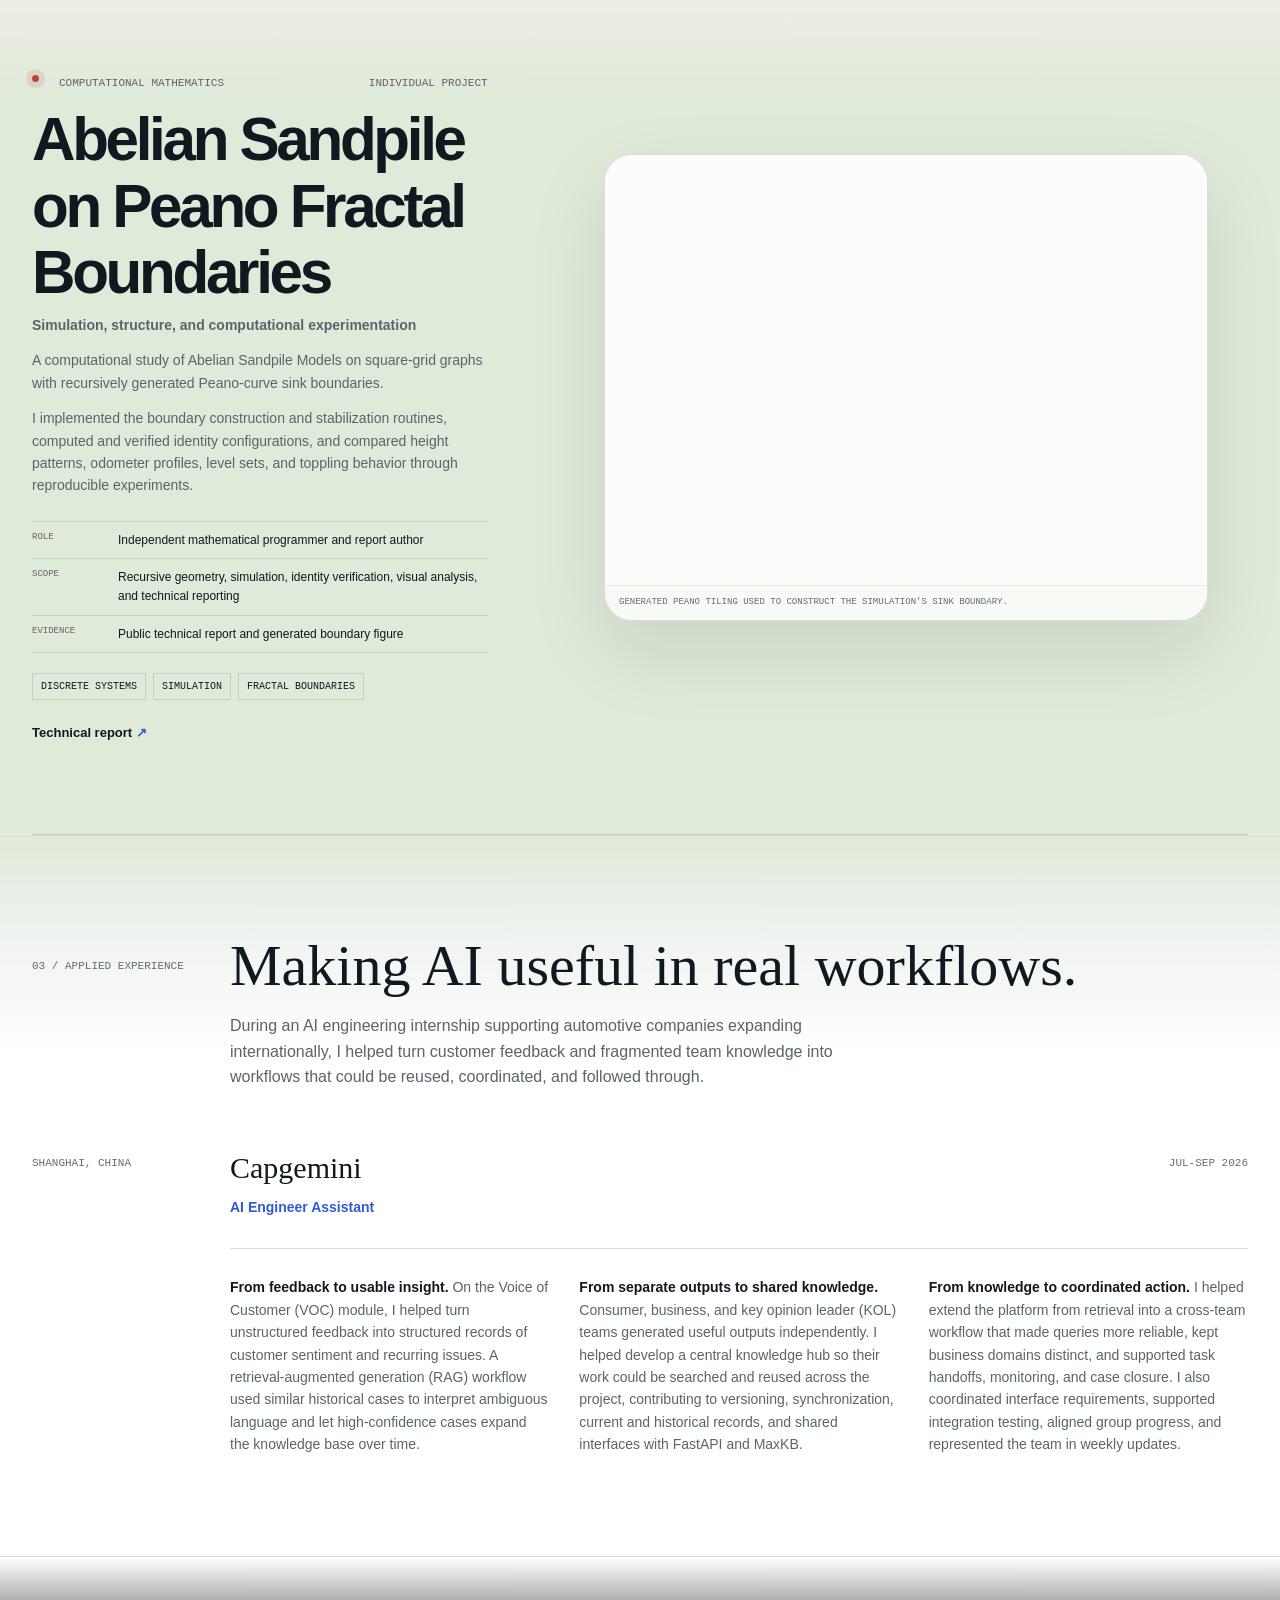
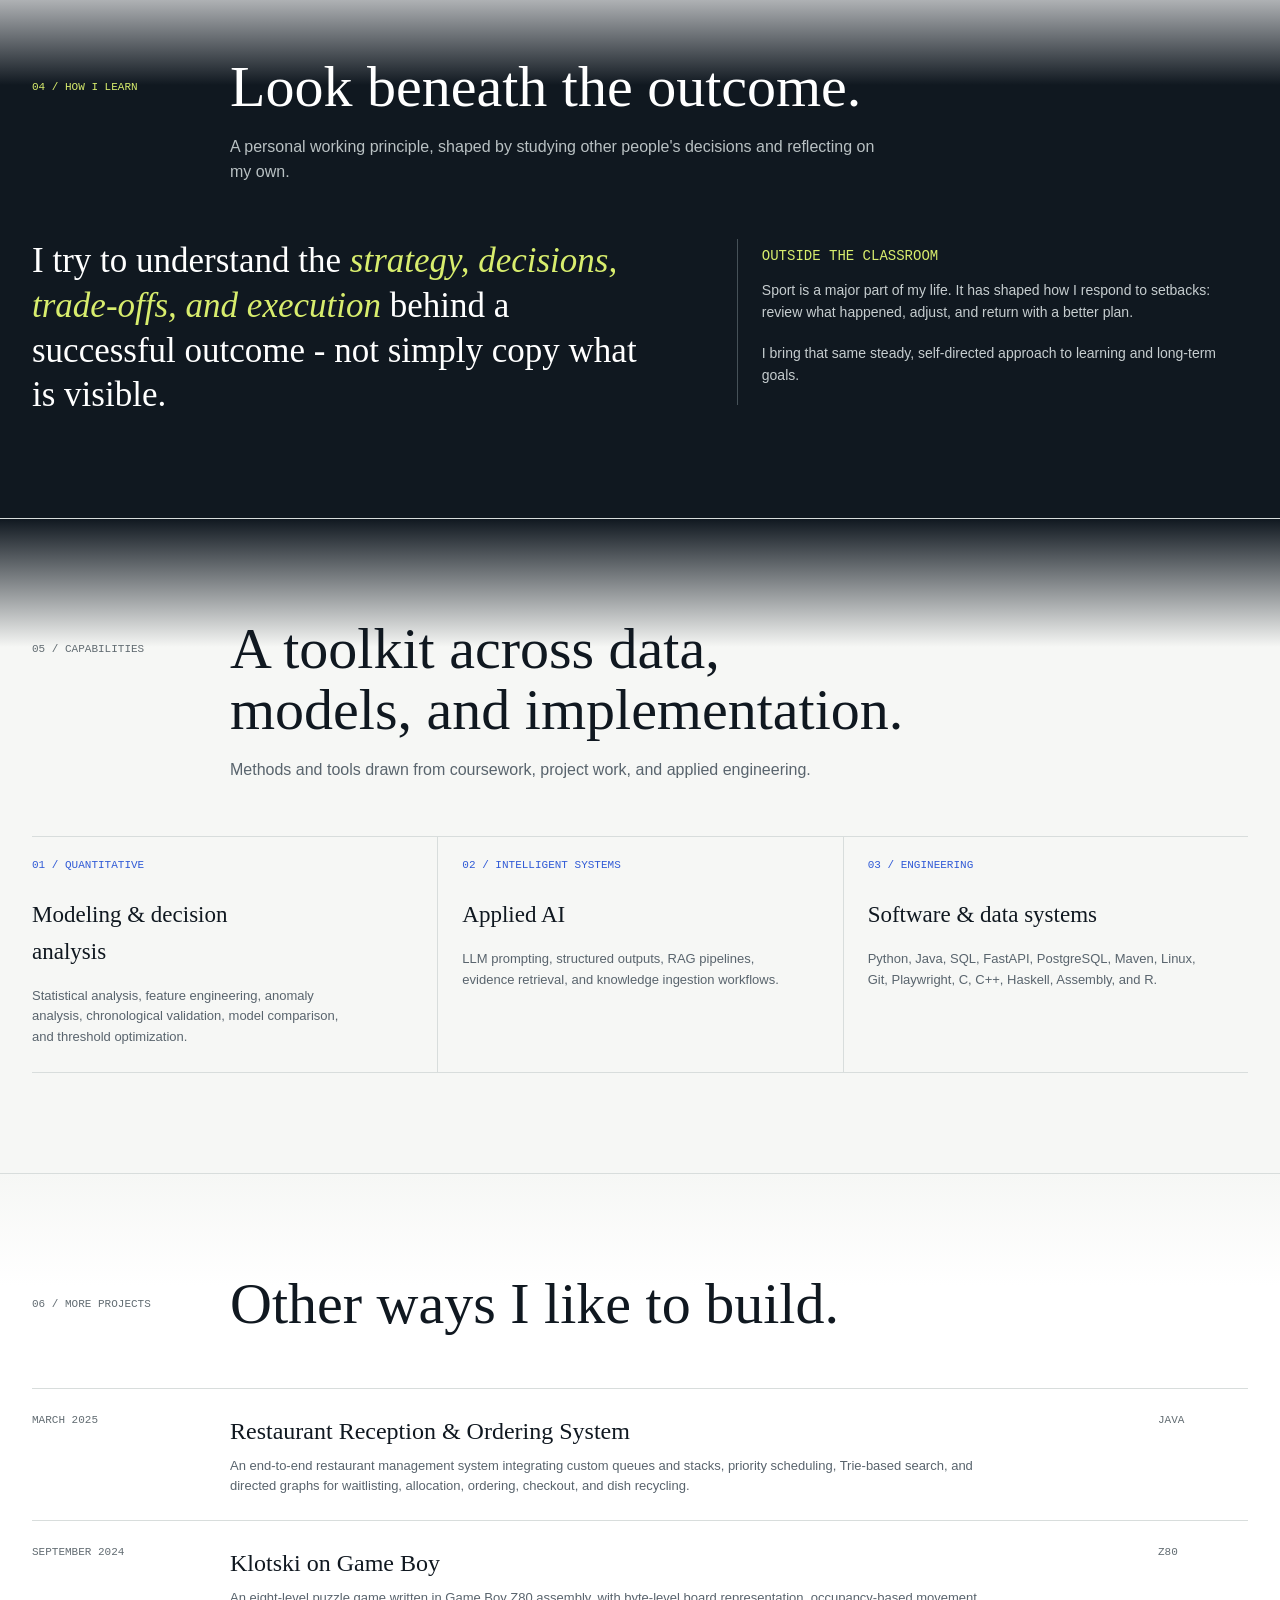
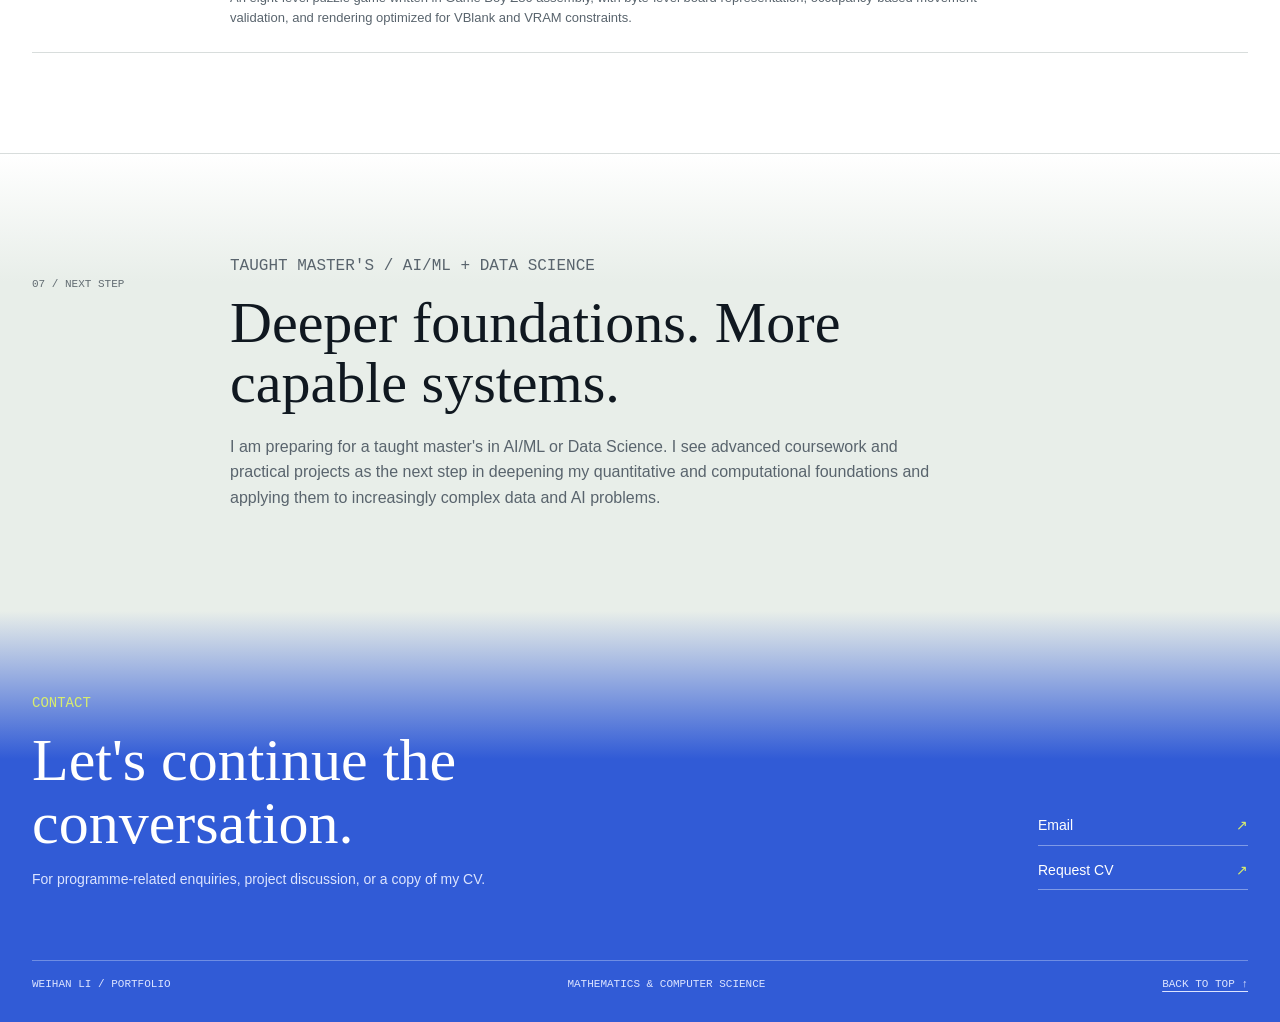
==== commit 3498090e: "Publish index.html" ====
--- a/index.html
+++ b/index.html
@@ -347,6 +347,16 @@
 
   <main id="main">
     <div id="top" aria-hidden="true"></div>
+    <section class="profile-intro" aria-labelledby="site-title">
+      <div class="wrap profile-intro-grid">
+        <div>
+          <p class="eyebrow">Portfolio / 2026</p>
+          <h1 id="site-title">Weihan Li</h1>
+        </div>
+        <p>Mathematics &amp; Computer Science undergraduate</p>
+        <p>Preparing for taught master's study in AI/ML and Data Science.</p>
+      </div>
+    </section>
     <section class="section academic" id="academic" aria-labelledby="academic-title">
       <div class="wrap">
         <div class="section-head reveal">
@@ -395,13 +405,16 @@
               <h3 id="tradeguard-title">TradeGuard</h3>
               <p class="project-subtitle">Multi-Agent Transaction Fraud-Control System</p>
               <p>A synthetic transaction-risk environment that connects signal aggregation, evidence-supported investigation, human approval, controlled action, and audit.</p>
-              <p>I designed the architecture and implemented the local application stack, including the case workflow, agent-assisted investigation, role-based portal, knowledge retrieval, and auditable controls. It demonstrates an end-to-end engineering approach; it does not claim deployment on real enterprise transactions.</p>
+              <p>I designed the architecture and implemented the local application stack, including the case workflow, agent-assisted investigation, role-based portal, knowledge retrieval, and auditable controls. The central design constraint was that agent assistance should improve investigation without allowing an unreviewed system output to trigger a consequential action. I therefore separated signal aggregation and evidence gathering from execution: a human approval gate authorizes the action, while the audit layer preserves the decision trail.</p>
               <dl class="project-facts">
                 <div><dt>Role</dt><dd>Independent designer and developer</dd></div>
                 <div><dt>Scope</dt><dd>Architecture, backend services, portal, data layer, workflows, documentation, and verification</dd></div>
-                <div><dt>Evidence</dt><dd>Public source, system documentation, and a reproducible local stack</dd></div>
+                <div><dt>Evidence</dt><dd>Public technical note and interactive architecture views</dd></div>
               </dl>
               <div class="project-tags"><span class="tag">XGBoost</span><span class="tag">SARIMA</span><span class="tag">Graph analysis</span><span class="tag">RAG</span><span class="tag">Multi-agent</span></div>
+              <div class="project-links">
+                <a href="assets/reports/tradeguard-system-note.html" target="_blank" rel="noreferrer">Public system note <span class="arrow" aria-hidden="true">&#8599;</span></a>
+              </div>
             </div>
             <figure class="project-visual tradeguard-gallery" data-viz="tradeguard" data-stage="0" aria-labelledby="trade-figure-title" aria-label="TradeGuard application architecture. Click or press Enter to advance through the system views." tabindex="0">
               <div class="trade-main-panel">
@@ -437,7 +450,7 @@
                 </div>
               </div>
               <div class="trade-stage-indicator" aria-hidden="true"><span></span><span></span><span></span></div>
-              <figcaption class="figure-note">Application, workflow, and runtime views derived from the public 00–09 architecture baseline.</figcaption>
+              <figcaption class="figure-note">Application, workflow, and runtime views derived from the project architecture baseline.</figcaption>
             </figure>
           </article>
 
@@ -447,11 +460,11 @@
               <h3 id="fraud-title">Fraud Detection &amp; Profit Optimization</h3>
               <p class="project-subtitle">From risk scoring to decision economics</p>
               <p>An applied fraud case study that moves from exploratory attack-pattern analysis to a model-assisted decision policy.</p>
-              <p>I built the data-cleaning, anomaly-analysis, feature-engineering, model-validation, and cost-aware threshold pipeline. The work uses chronological validation and separates model quality from the business rules used to approve, review, or decline an application.</p>
+              <p>I built the pipeline from data preparation and anomaly analysis through feature engineering, chronological validation, and decision-policy design. I treated an unusual pattern as a starting point for investigation, not an automatic fraud label: timing, activity patterns, and contextual signals had to be considered together before drawing a conclusion. Risk scoring and action selection were therefore kept separate, with a review band preserving uncertainty rather than forcing every application into an automatic approve-or-decline outcome.</p>
               <dl class="project-facts">
                 <div><dt>Role</dt><dd>Data analyst and machine-learning developer</dd></div>
                 <div><dt>Scope</dt><dd>Cleaning, investigation, feature engineering, modeling, validation, and decision optimization</dd></div>
-                <div><dt>Evidence</dt><dd>Public scripts, prepared data artifacts, model outputs, and presentation material</dd></div>
+                <div><dt>Evidence</dt><dd>Public portfolio case study and conceptual decision policy</dd></div>
               </dl>
               <div class="project-tags"><span class="tag">XGBoost</span><span class="tag">Feature engineering</span><span class="tag">Optimization</span><span class="tag">Risk analytics</span></div>
               <div class="project-links">
@@ -479,7 +492,7 @@
               <dl class="project-facts">
                 <div><dt>Role</dt><dd>Independent mathematical programmer and report author</dd></div>
                 <div><dt>Scope</dt><dd>Recursive geometry, simulation, identity verification, visual analysis, and technical reporting</dd></div>
-                <div><dt>Evidence</dt><dd>Public Python source, generated figures, and a complete technical report</dd></div>
+                <div><dt>Evidence</dt><dd>Public technical report and generated boundary figure</dd></div>
               </dl>
               <div class="project-tags"><span class="tag">Discrete systems</span><span class="tag">Simulation</span><span class="tag">Fractal boundaries</span></div>
               <div class="project-links">
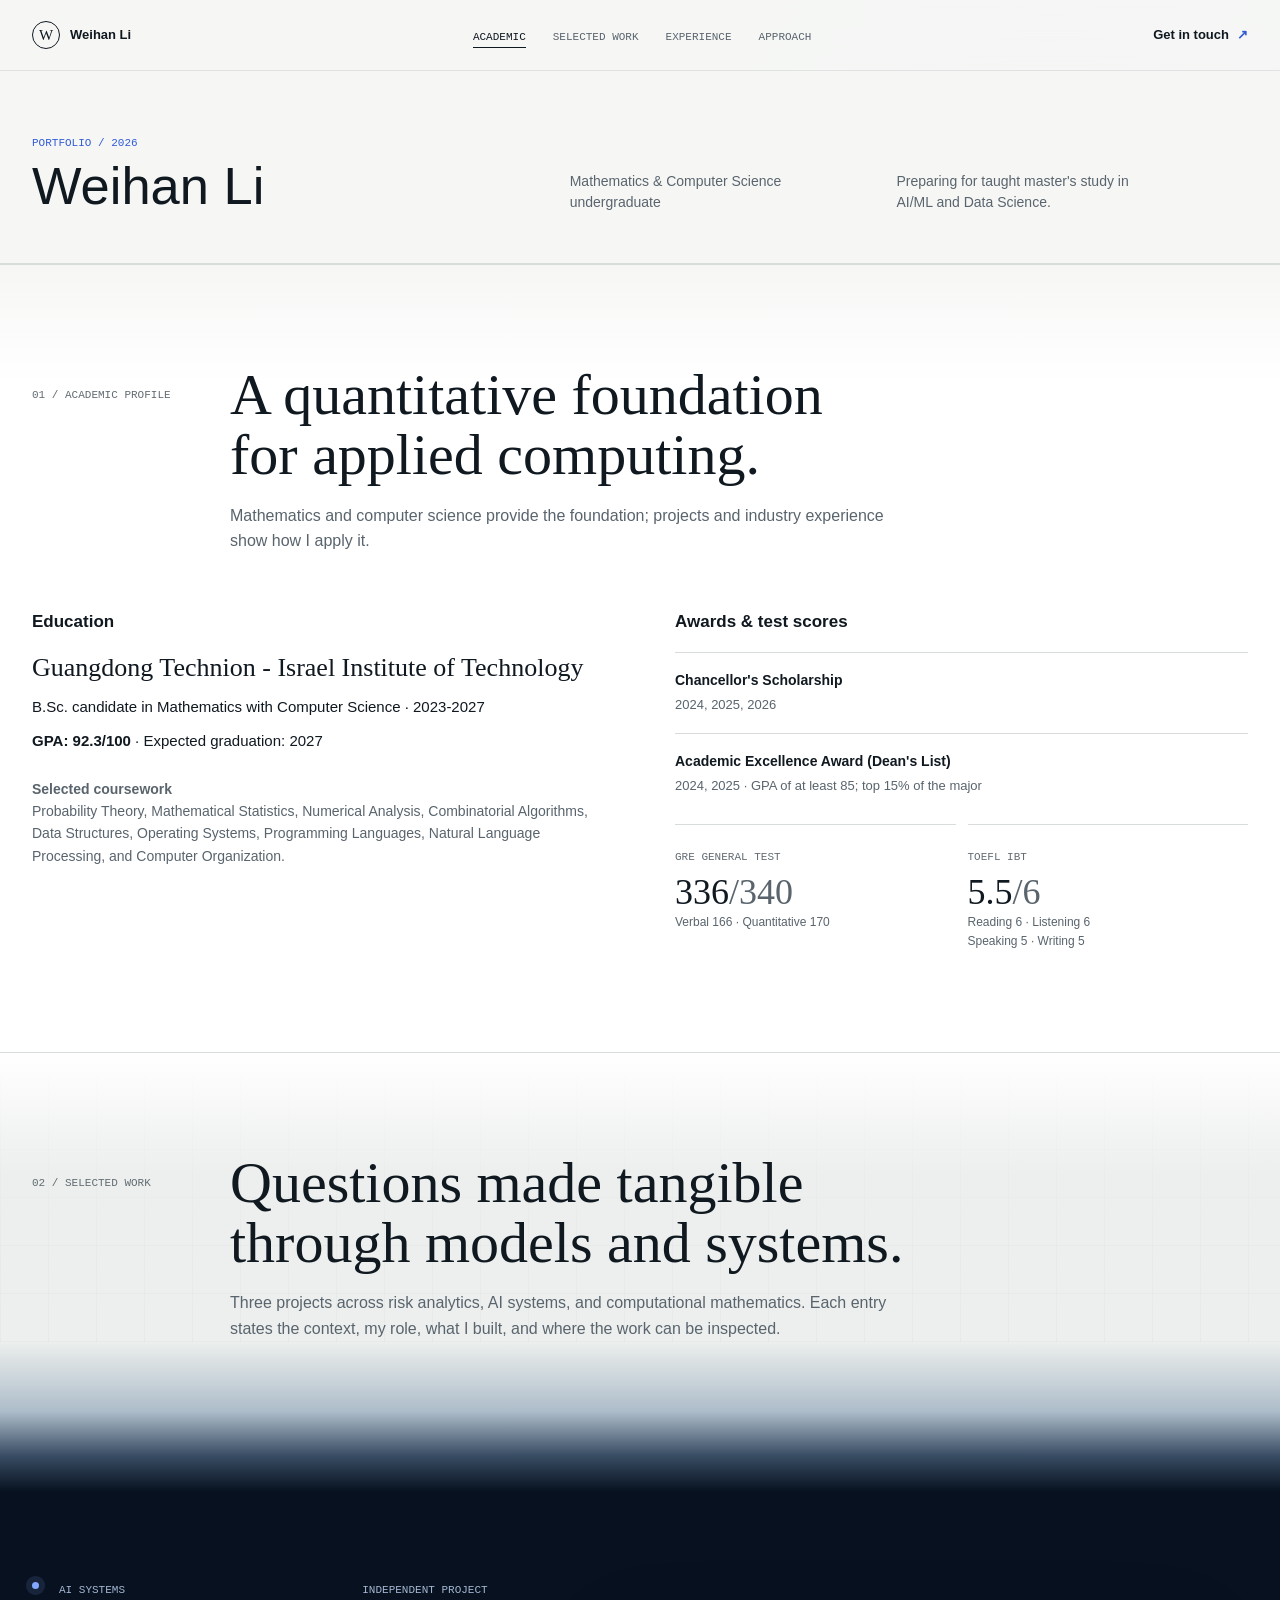
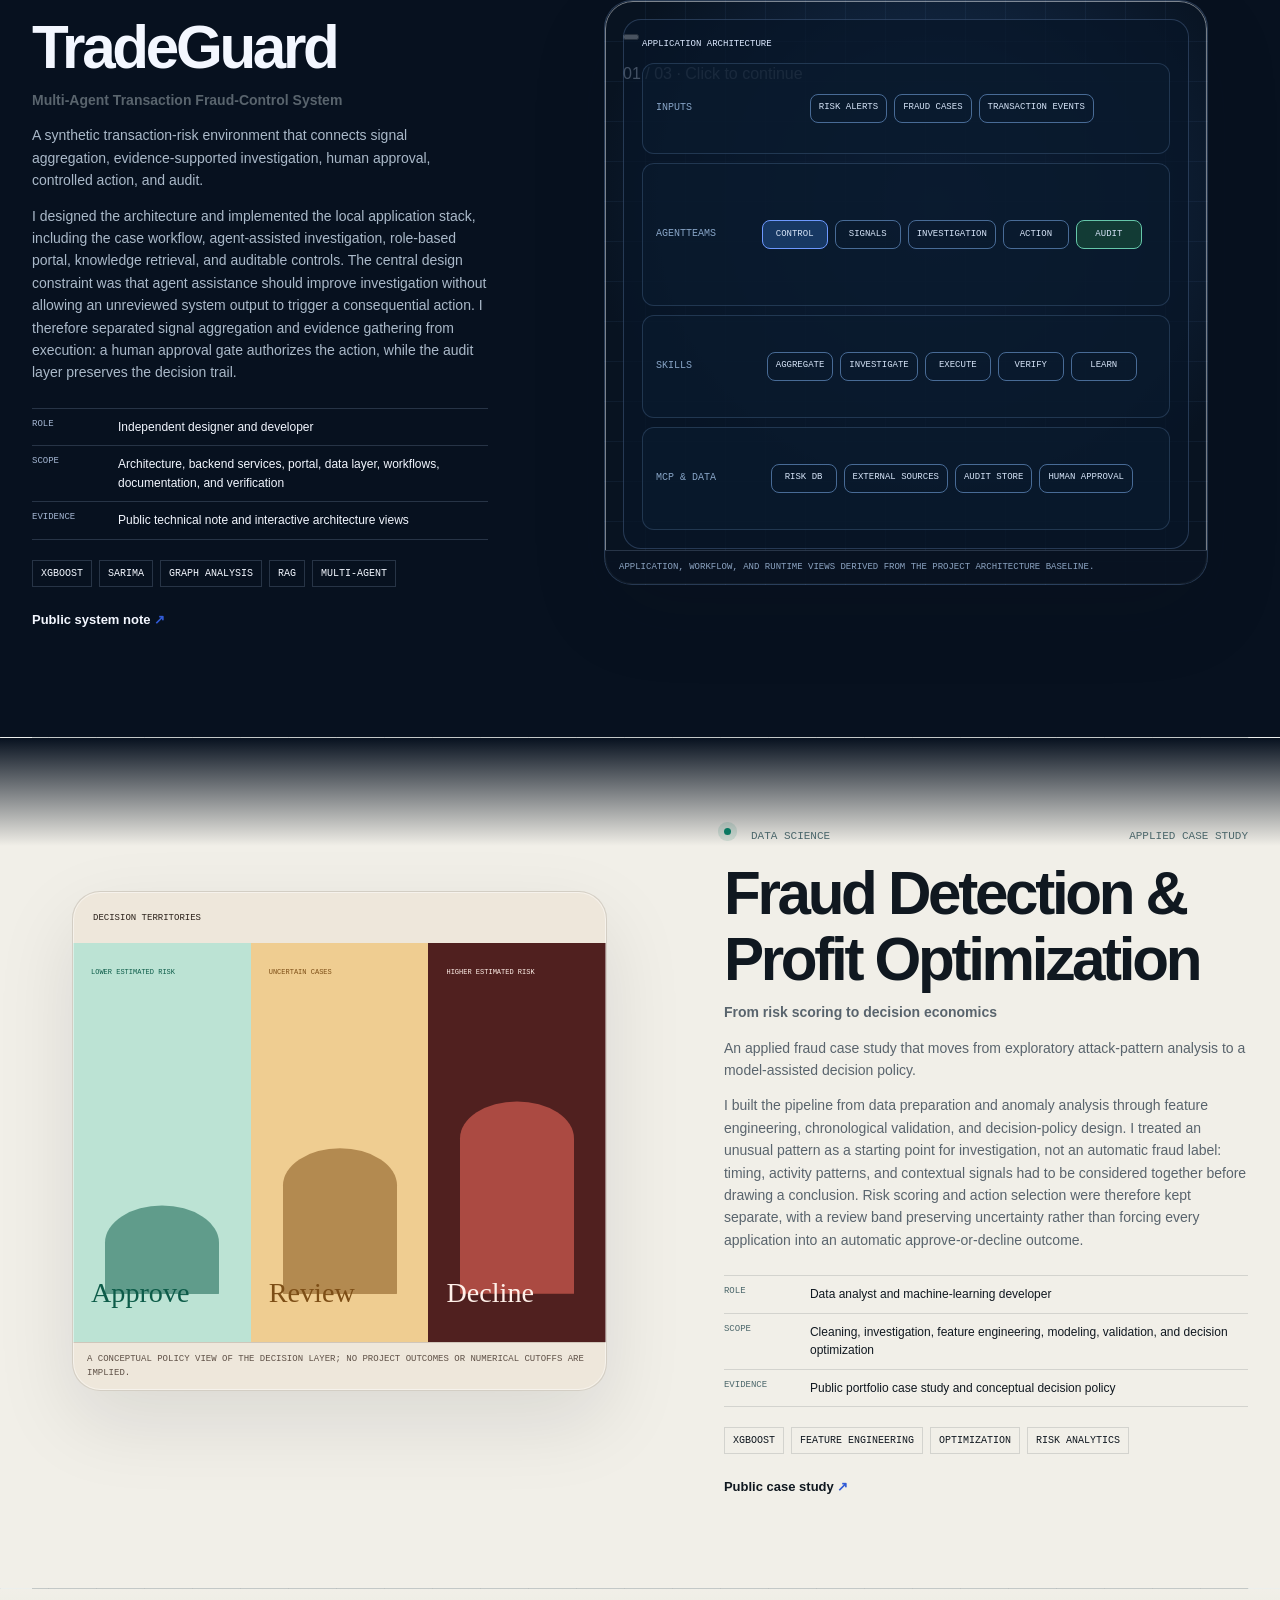
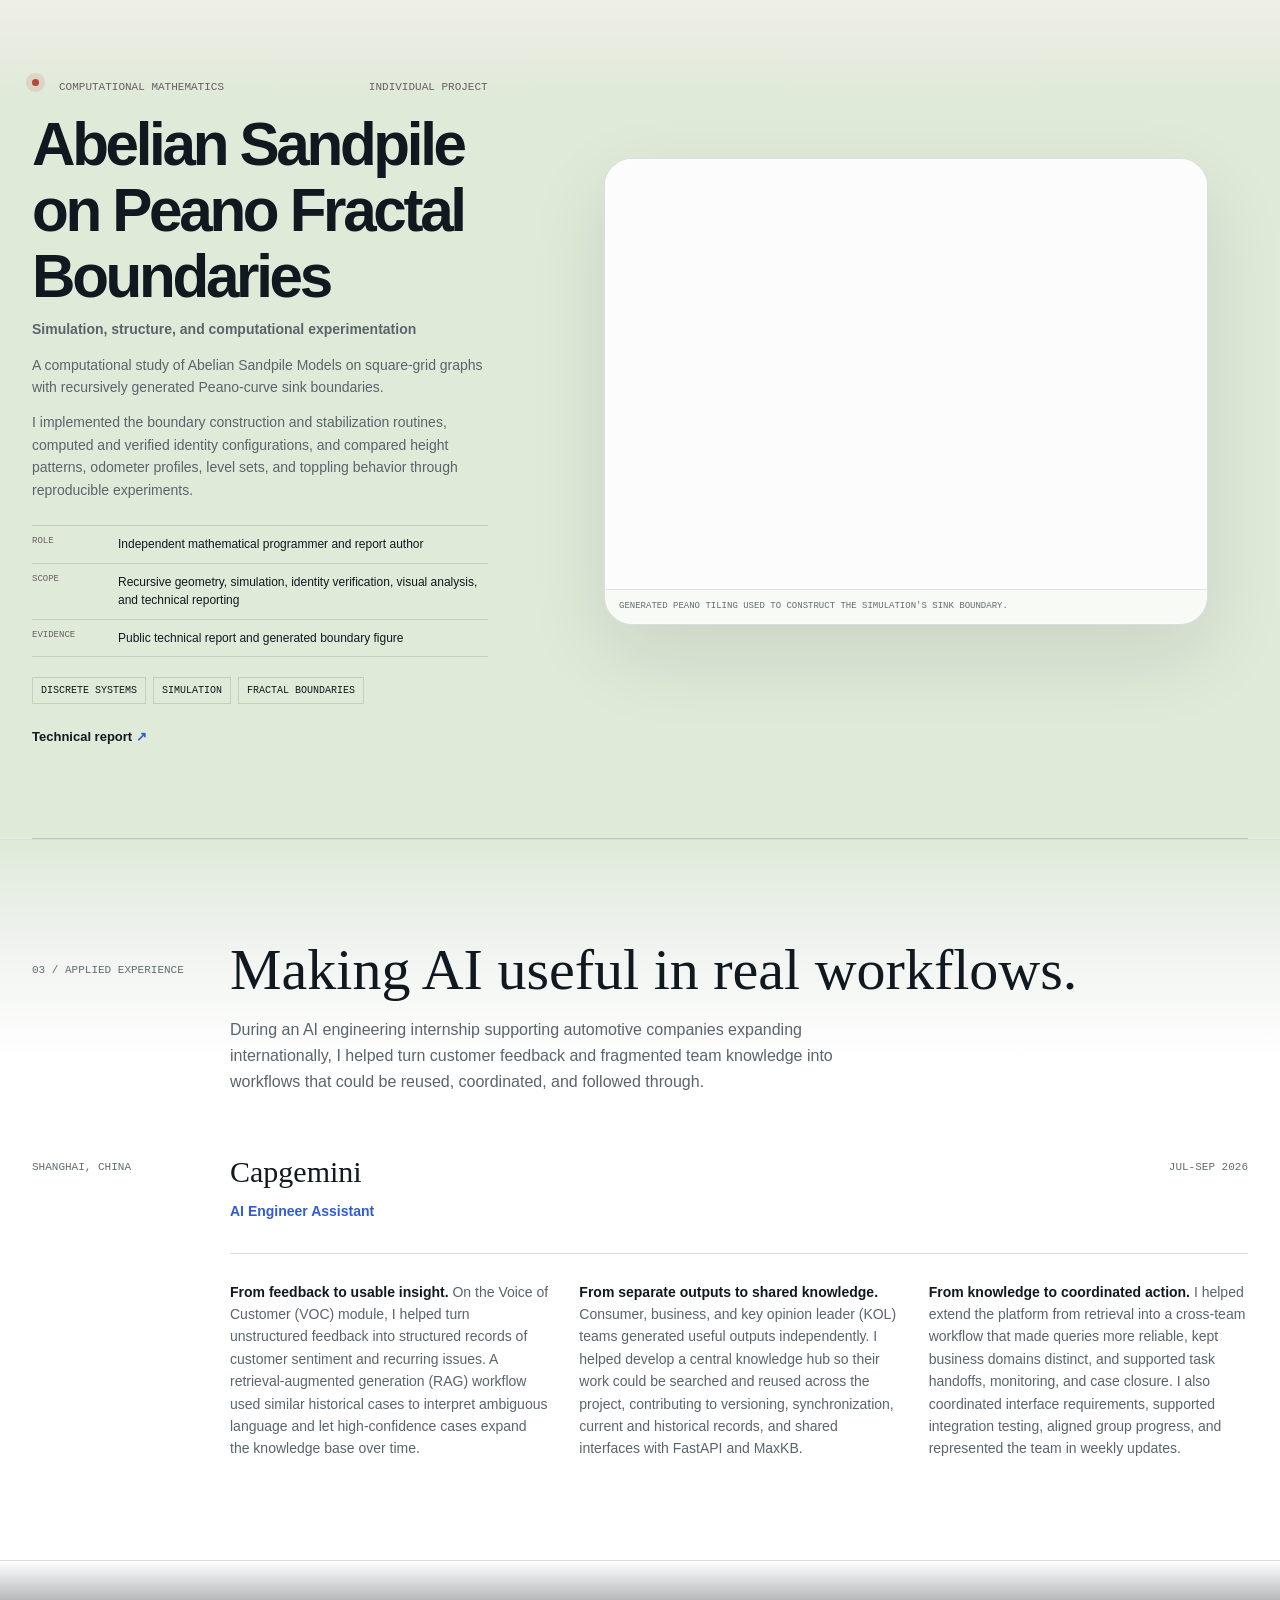
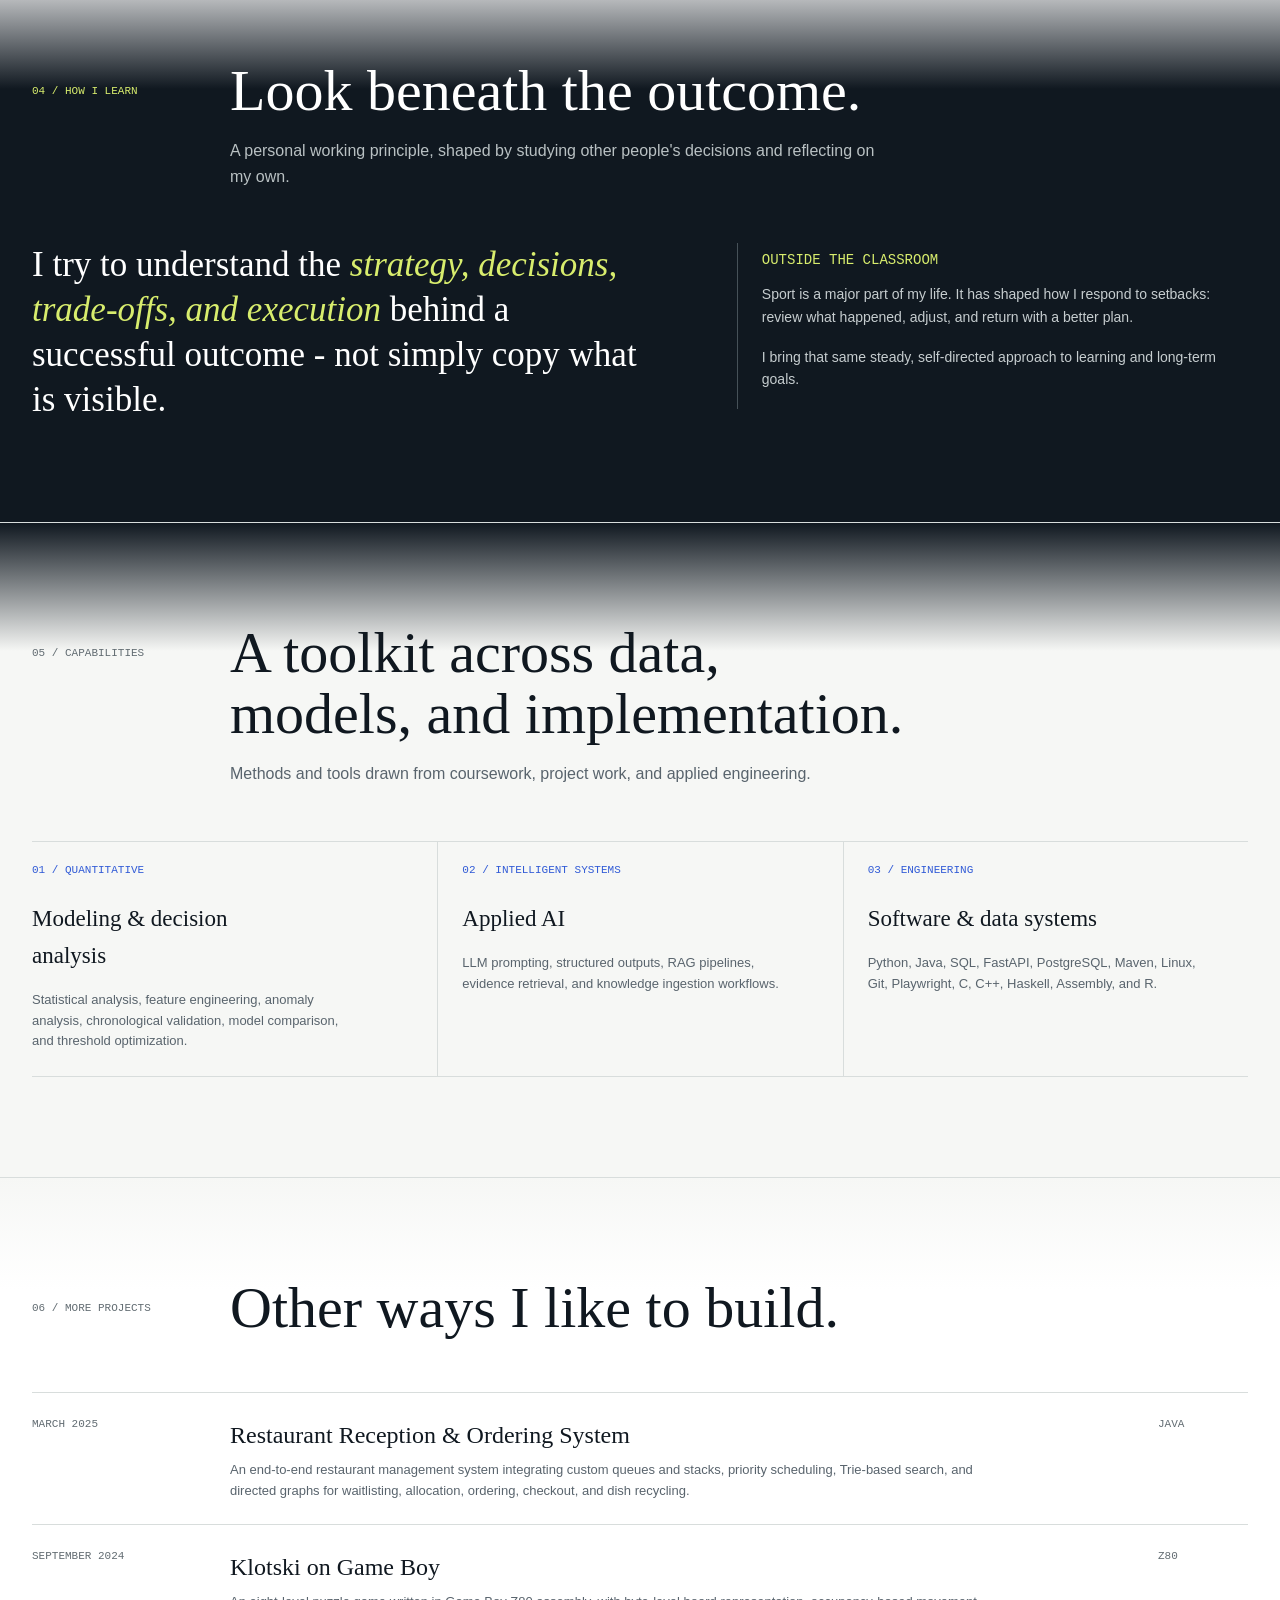
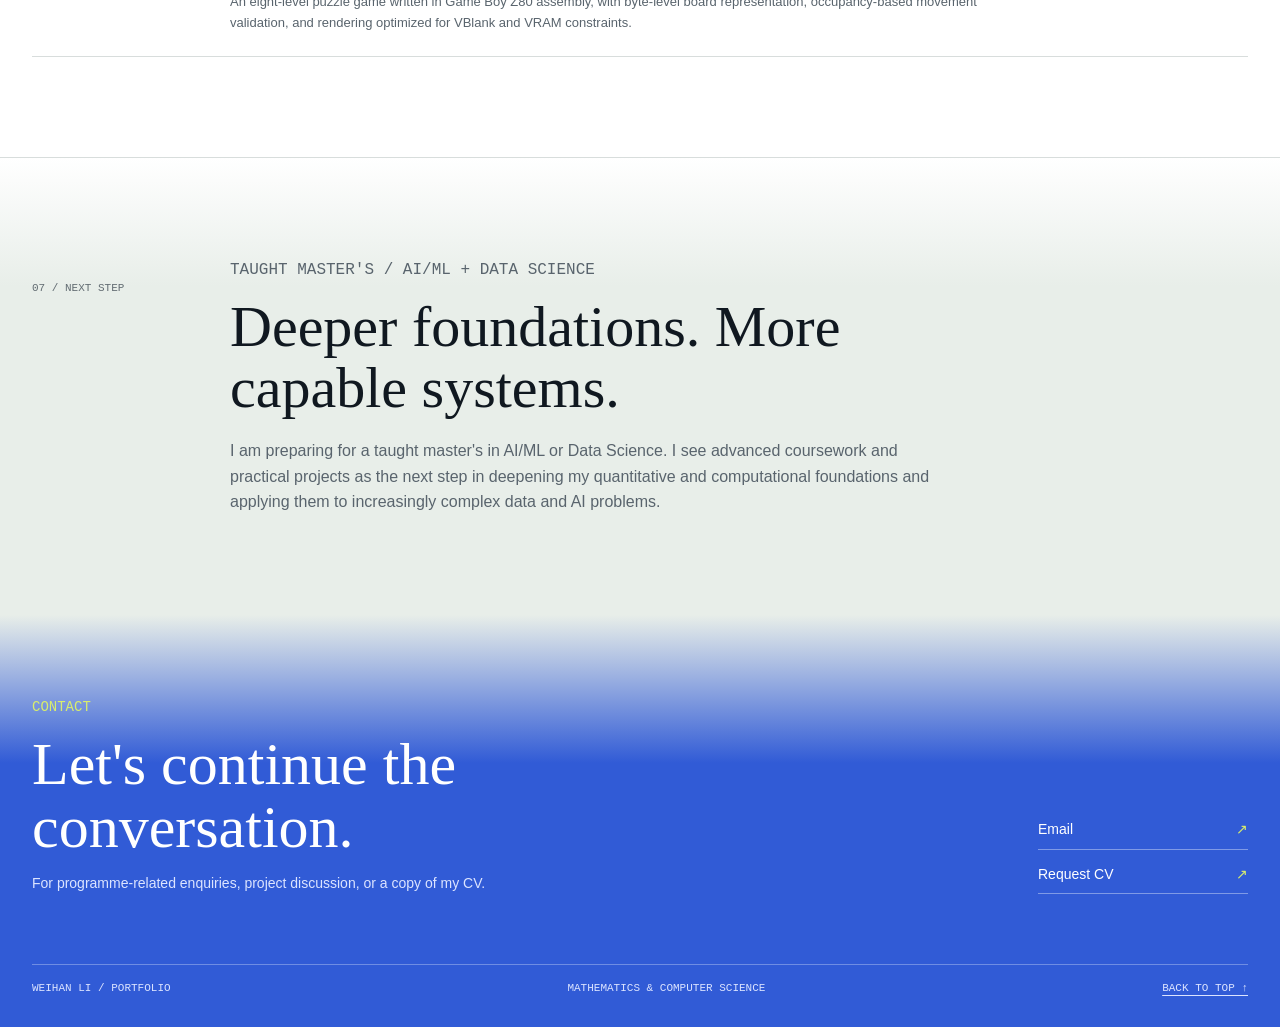
==== commit b301cb0f: "Publish index.html" ====
--- a/index.html
+++ b/index.html
@@ -416,7 +416,7 @@
                 <a href="assets/reports/tradeguard-system-note.html" target="_blank" rel="noreferrer">Public system note <span class="arrow" aria-hidden="true">&#8599;</span></a>
               </div>
             </div>
-            <figure class="project-visual tradeguard-gallery" data-viz="tradeguard" data-stage="0" aria-labelledby="trade-figure-title" aria-label="TradeGuard application architecture. Click or press Enter to advance through the system views." tabindex="0">
+            <figure class="project-visual tradeguard-gallery" data-viz="tradeguard" data-stage="0" aria-label="TradeGuard application architecture. Click the diagram to advance through the system views." aria-describedby="trade-stage-status">
               <div class="trade-main-panel">
                 <p class="visual-kicker" id="trade-figure-title">Application architecture</p>
                 <div class="trade-architecture" role="img" aria-label="TradeGuard application architecture showing inputs, AgentTeams, skills, MCP tools, data, and human approval">
@@ -449,7 +449,8 @@
                   </div>
                 </div>
               </div>
-              <div class="trade-stage-indicator" aria-hidden="true"><span></span><span></span><span></span></div>
+              <button class="trade-stage-hitarea" type="button" aria-label="Show next TradeGuard view" aria-describedby="trade-stage-status"></button>
+              <p class="trade-stage-status" id="trade-stage-status" aria-live="polite">01 / 03 · Click to continue</p>
               <figcaption class="figure-note">Application, workflow, and runtime views derived from the project architecture baseline.</figcaption>
             </figure>
           </article>
--- a/enhancements.css
+++ b/enhancements.css
@@ -81,6 +81,37 @@
 
 .section-head h2 {
   text-wrap: balance;
+}
+
+.profile-intro {
+  border-bottom: 1px solid var(--line);
+  background: var(--paper);
+}
+
+.profile-intro-grid {
+  display: grid;
+  grid-template-columns: minmax(250px, 1.45fr) minmax(180px, .85fr) minmax(250px, 1fr);
+  gap: 28px;
+  align-items: end;
+  padding: clamp(32px, 5vw, 68px) 0 clamp(28px, 4vw, 52px);
+}
+
+.profile-intro .eyebrow {
+  margin: 0 0 8px;
+}
+
+.profile-intro h1 {
+  margin: 0;
+  font: 500 clamp(32px, 4.1vw, 54px)/1 var(--sans);
+  letter-spacing: 0;
+}
+
+.profile-intro p:not(.eyebrow) {
+  max-width: 270px;
+  margin: 0;
+  color: var(--muted);
+  font-size: 14px;
+  line-height: 1.45;
 }
 
 .section-index {
@@ -388,7 +419,7 @@
 .trade-layer > strong {
   padding-left: 13px;
   color: #87a4c6;
-  font: 8px/1.4 var(--mono);
+  font: 10px/1.4 var(--mono);
   text-transform: uppercase;
 }
 
@@ -410,7 +441,7 @@
   border: 1px solid #486b96;
   border-radius: 8px;
   color: #d6e4f8;
-  font: 7px/1.3 var(--mono);
+  font: 9px/1.3 var(--mono);
   text-align: center;
   text-transform: uppercase;
 }
@@ -439,8 +470,8 @@
 
 .trade-topology-panel { transform: translateY(14px) scale(.985); }
 .trade-support-panel svg { width: 100%; height: calc(100% - 19px); min-height: 0; margin-top: 5px; }
-.trade-support-panel svg text { fill: #eef5ff; font: 7px var(--mono); text-anchor: middle; }
-.trade-support-panel svg .trade-flow-sub { fill: #89a2bd; font-size: 6px; }
+.trade-support-panel svg text { fill: #eef5ff; font: 10px var(--mono); text-anchor: middle; }
+.trade-support-panel svg .trade-flow-sub { fill: #89a2bd; font-size: 8px; }
 .trade-flow-line { fill: none; stroke: #5d91ef; stroke-width: 1.5; }
 .trade-flow-audit { stroke: #63c9aa; stroke-dasharray: 5 6; }
 .trade-flow-box { fill: #102744; stroke: #4b709f; }
@@ -470,7 +501,7 @@
 
 .trade-topology > div:nth-child(2) { margin-inline: 18px 0; }
 .trade-topology > div:nth-child(3) { margin-inline: 36px 0; }
-.trade-topology span { color: #d9e8fc; font: 8px/1.3 var(--mono); text-align: center; text-transform: uppercase; }
+.trade-topology span { color: #d9e8fc; font: 10px/1.3 var(--mono); text-align: center; text-transform: uppercase; }
 
 .trade-stage-indicator {
   position: absolute;
@@ -664,6 +695,13 @@
   }
   .header-contact .arrow { font-size: 14px; }
   .header-inner { position: relative; }
+  .profile-intro-grid {
+    grid-template-columns: 1fr;
+    gap: 12px;
+    padding: 34px 0 30px;
+  }
+  .profile-intro h1 { font-size: 36px; }
+  .profile-intro p:not(.eyebrow) { max-width: 340px; }
   .section-index { position: static; }
   .work-list { margin-top: 110px; }
   .work-list::before { top: -110px; height: 110px; }
@@ -682,15 +720,15 @@
   .project-visual svg { min-height: 275px; }
   .project-artifact { height: 275px; padding: 16px; }
   .tradeguard-gallery {
-    min-height: 650px;
+    min-height: 700px;
     padding: 12px 12px 0;
   }
   .trade-main-panel { inset: 12px 12px 37px; min-height: 0; padding: 13px; }
   .trade-architecture { gap: 6px; }
-  .trade-layer { grid-template-columns: 70px minmax(0, 1fr); }
-  .trade-layer > strong { padding-left: 9px; font-size: 7px; }
+  .trade-layer { grid-template-columns: 76px minmax(0, 1fr); }
+  .trade-layer > strong { padding-left: 9px; font-size: 9px; }
   .trade-layer > div { gap: 4px; padding: 5px; }
-  .trade-layer span { min-width: 54px; min-height: 25px; padding: 4px 5px; font-size: 6px; }
+  .trade-layer span { min-width: 58px; min-height: 30px; padding: 4px 5px; font-size: 8px; }
   .trade-support-grid {
     inset: 12px 12px 37px;
   }
@@ -700,7 +738,7 @@
   .trade-topology > div { gap: 5px; padding: 12px 6px; border-radius: 11px; }
   .trade-topology > div:nth-child(2) { margin-inline: 9px 0; }
   .trade-topology > div:nth-child(3) { margin-inline: 18px 0; }
-  .trade-topology span { font-size: 6px; }
+  .trade-topology span { font-size: 8px; }
 
   .fraud-territory-figure {
     grid-template-rows: auto minmax(300px, 1fr) auto;
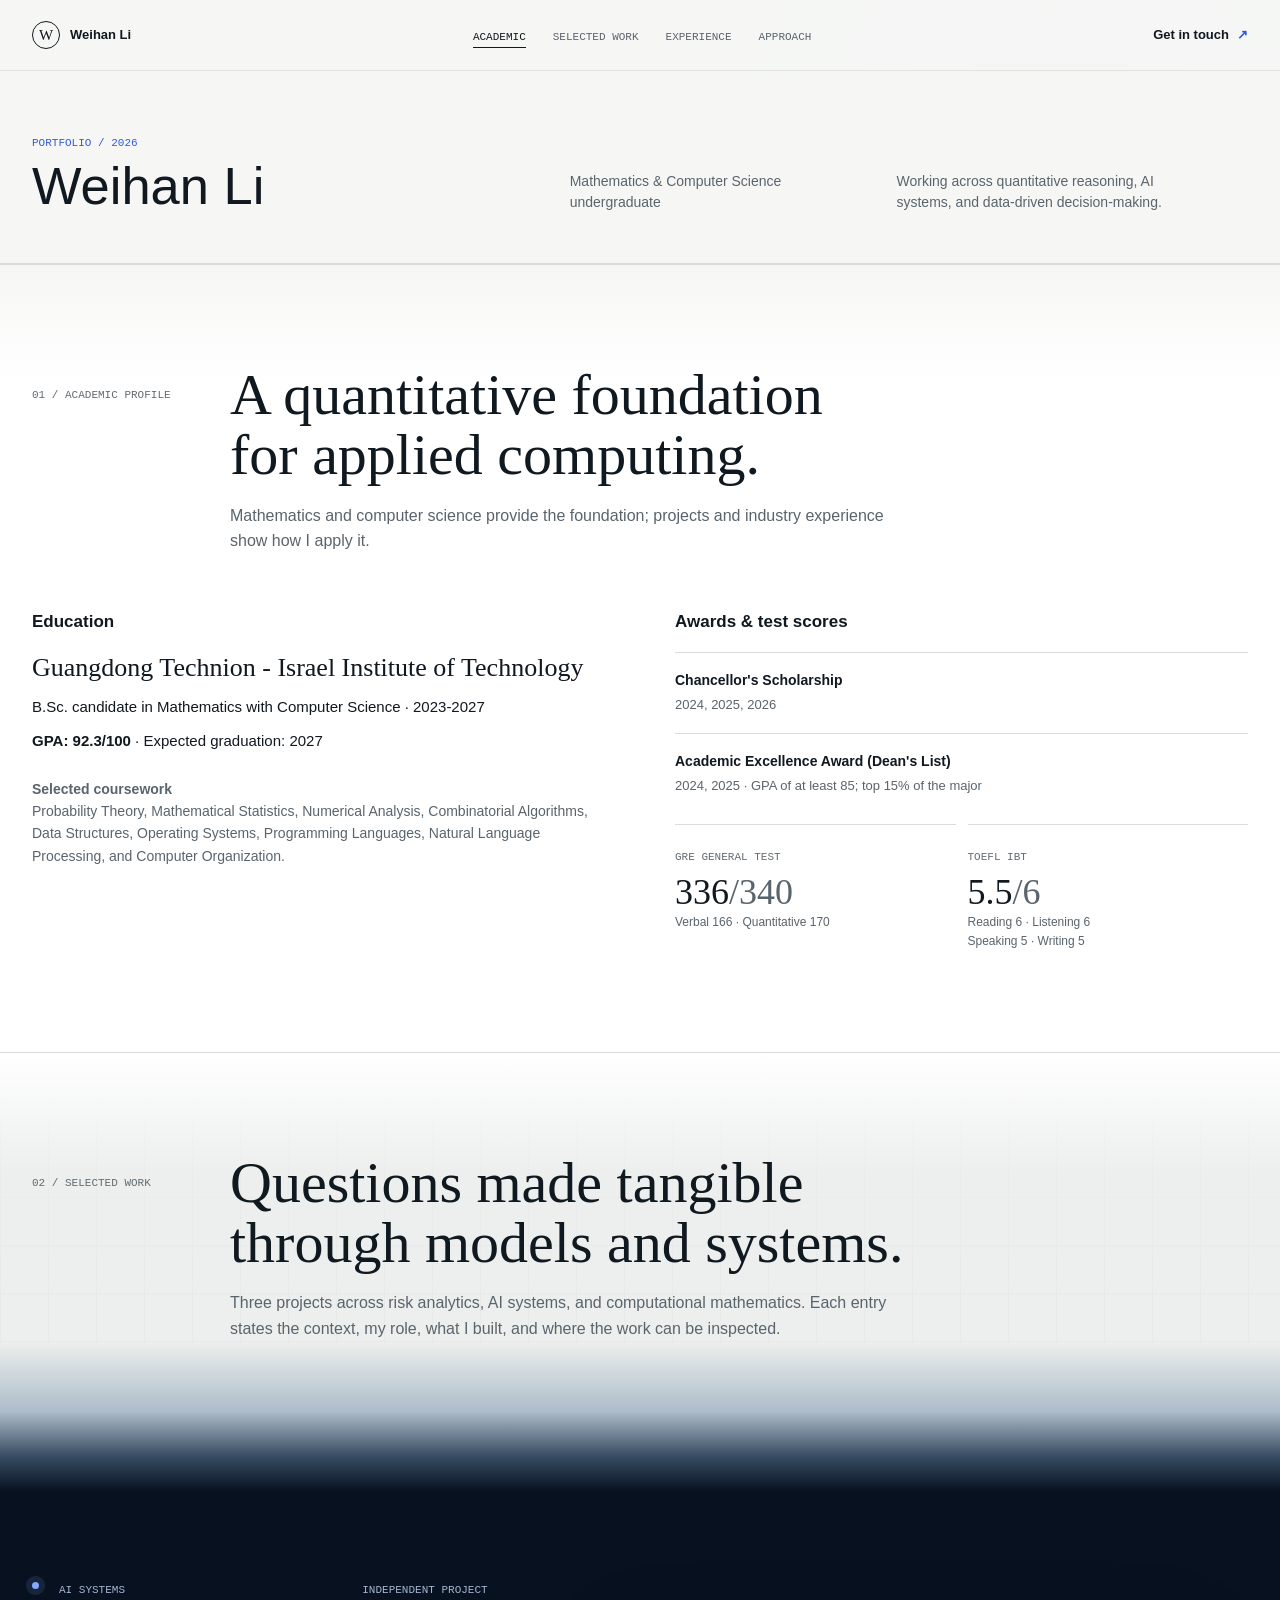
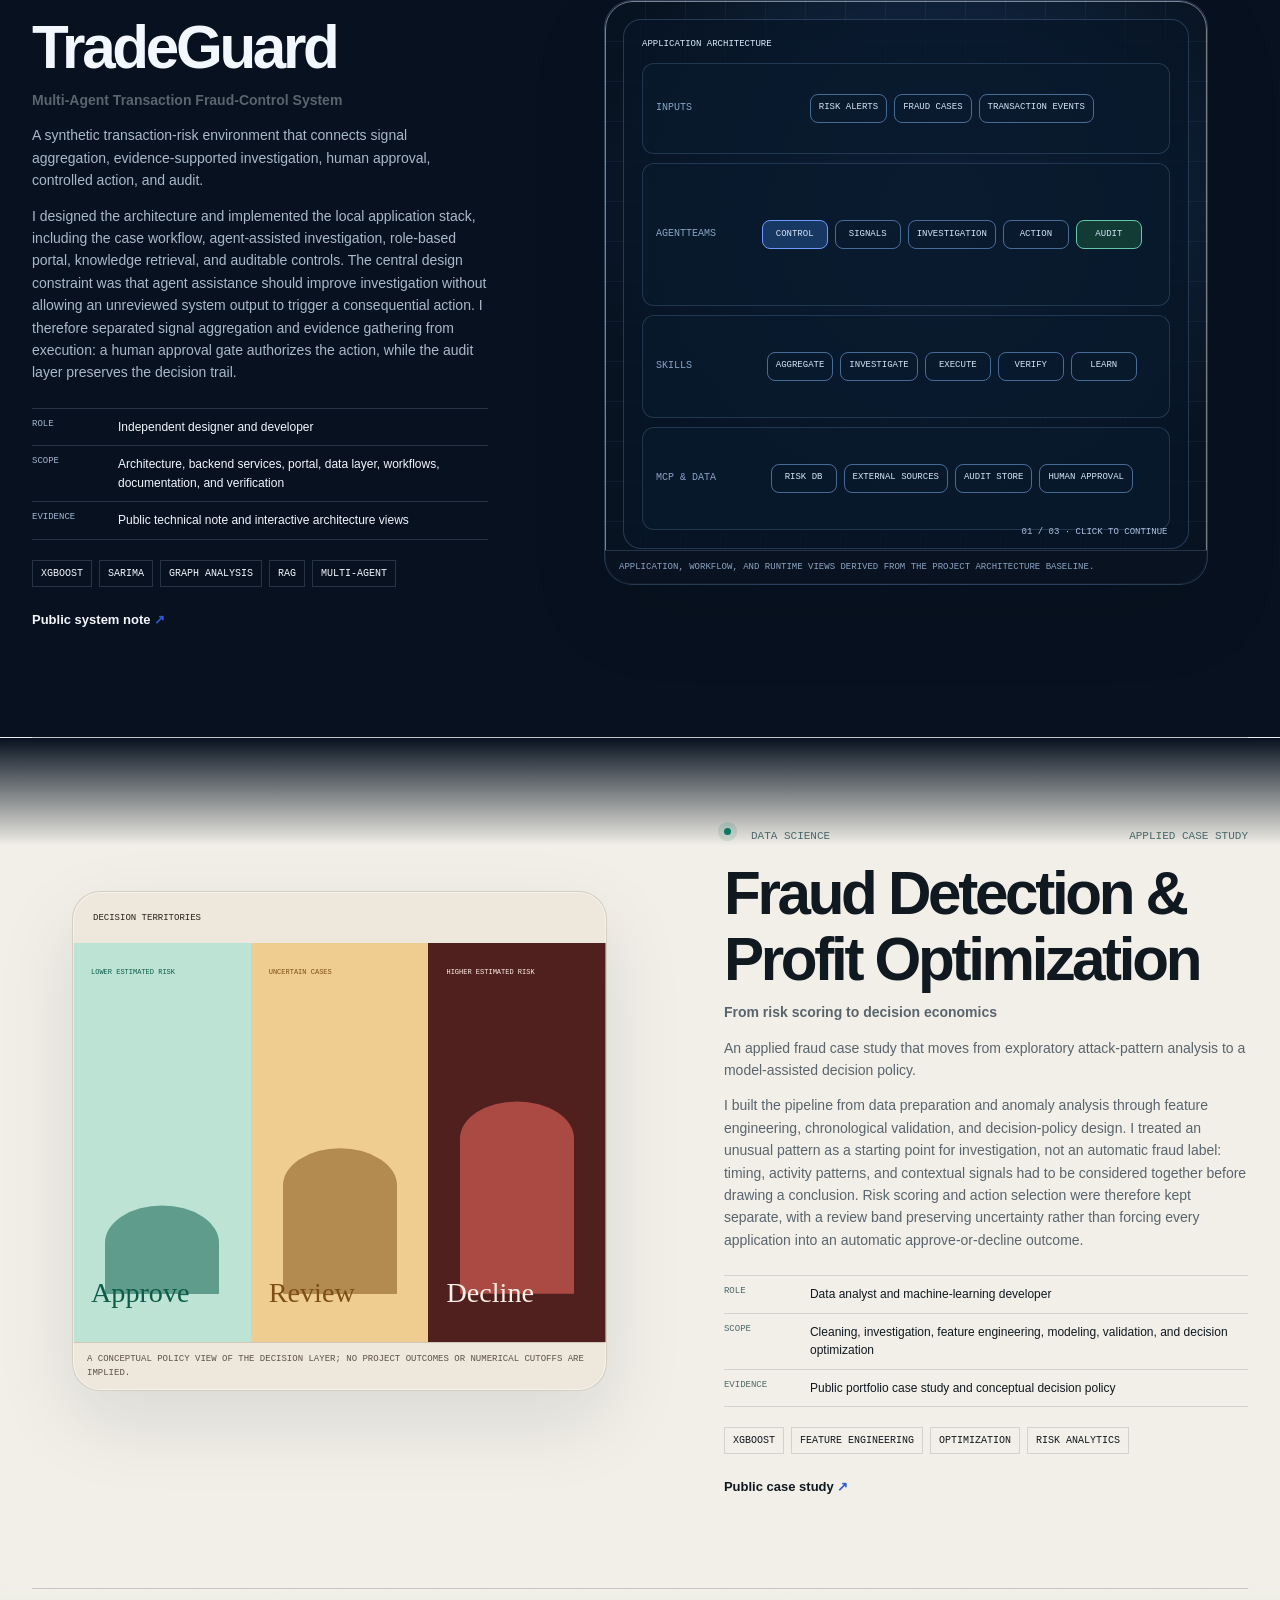
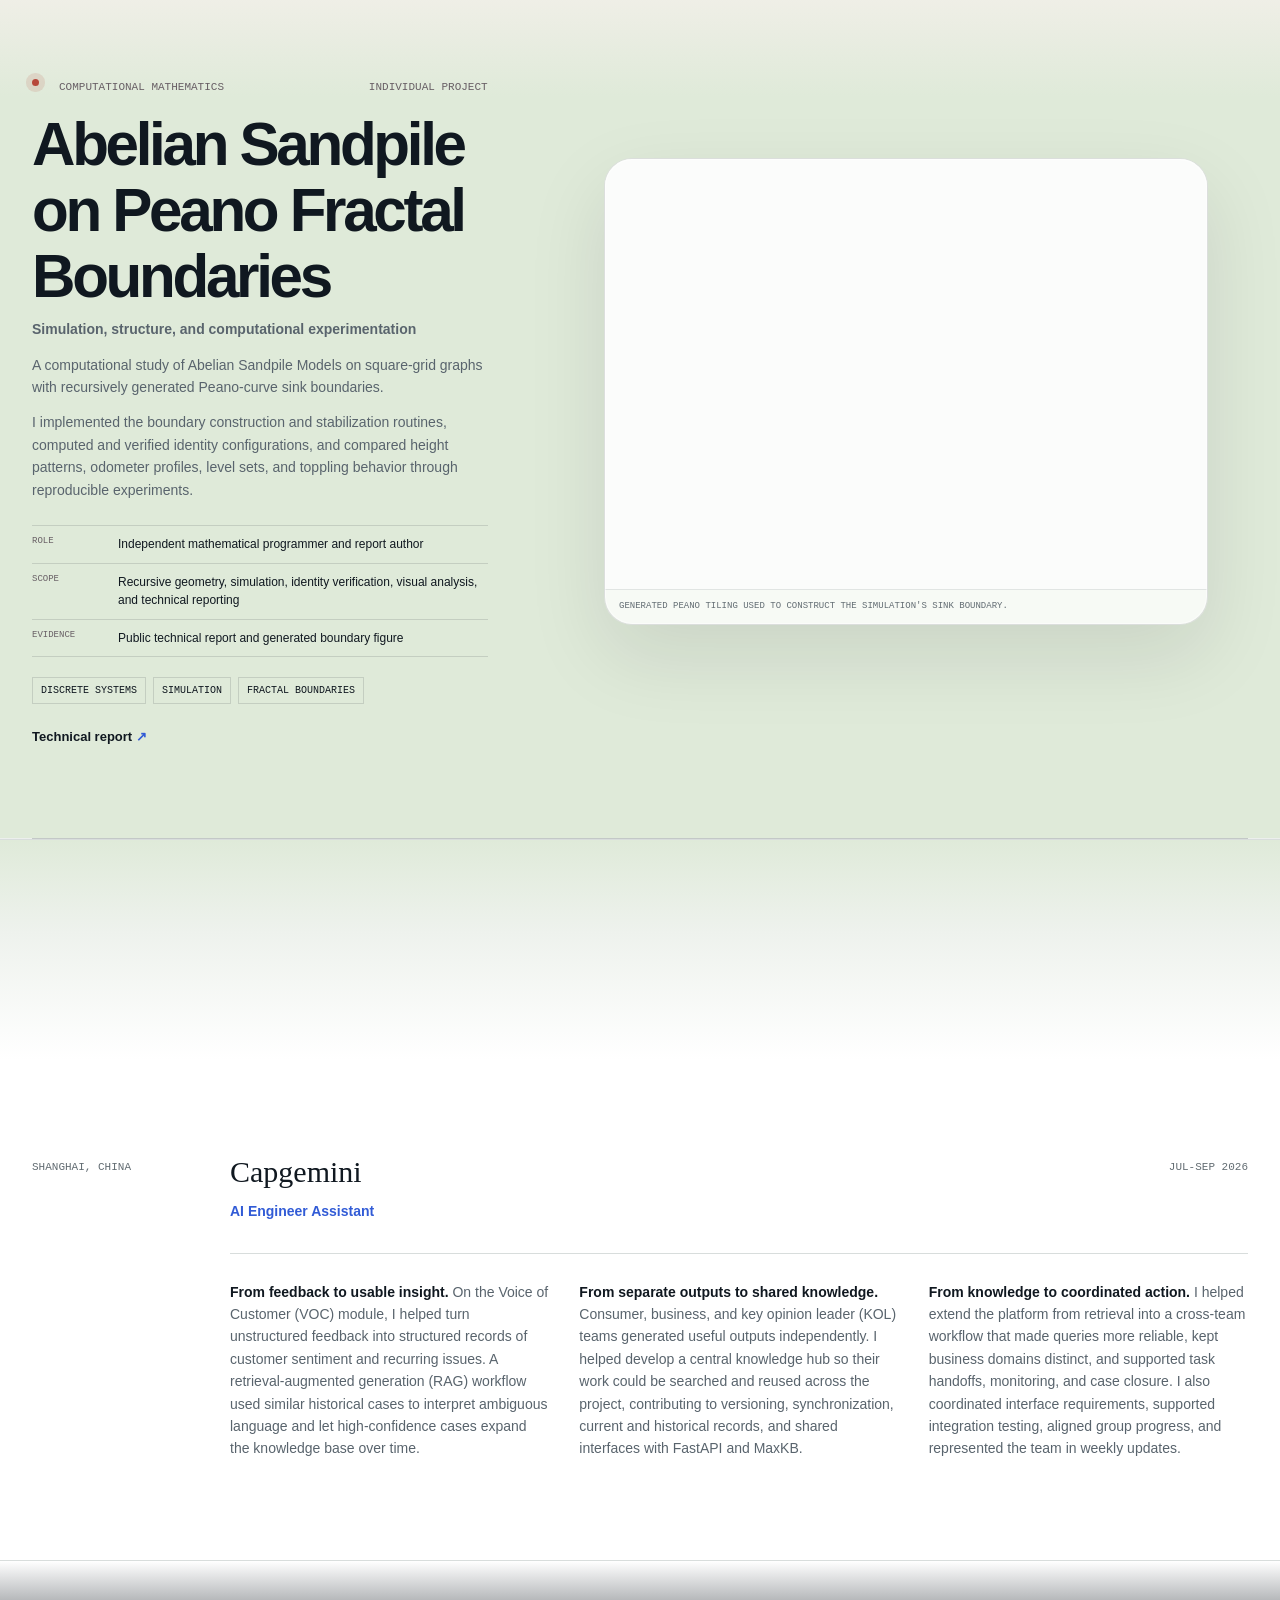
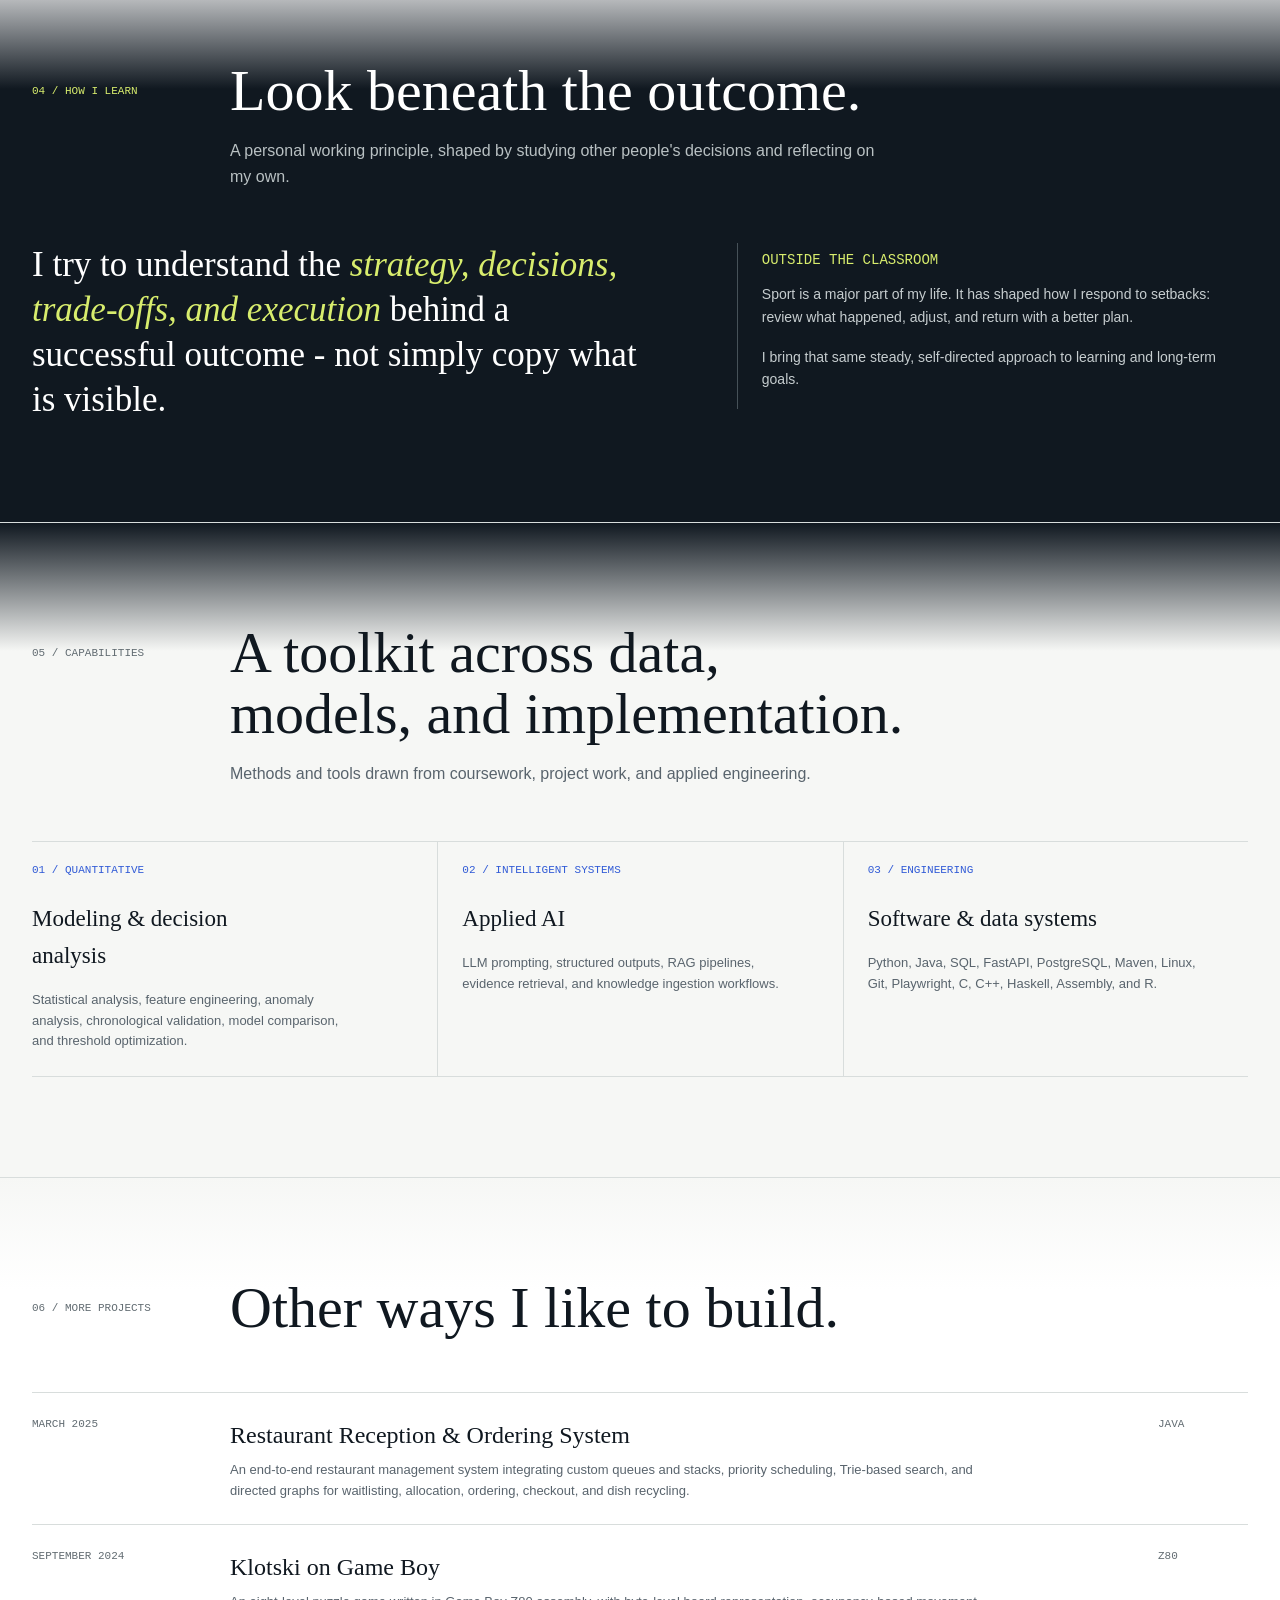
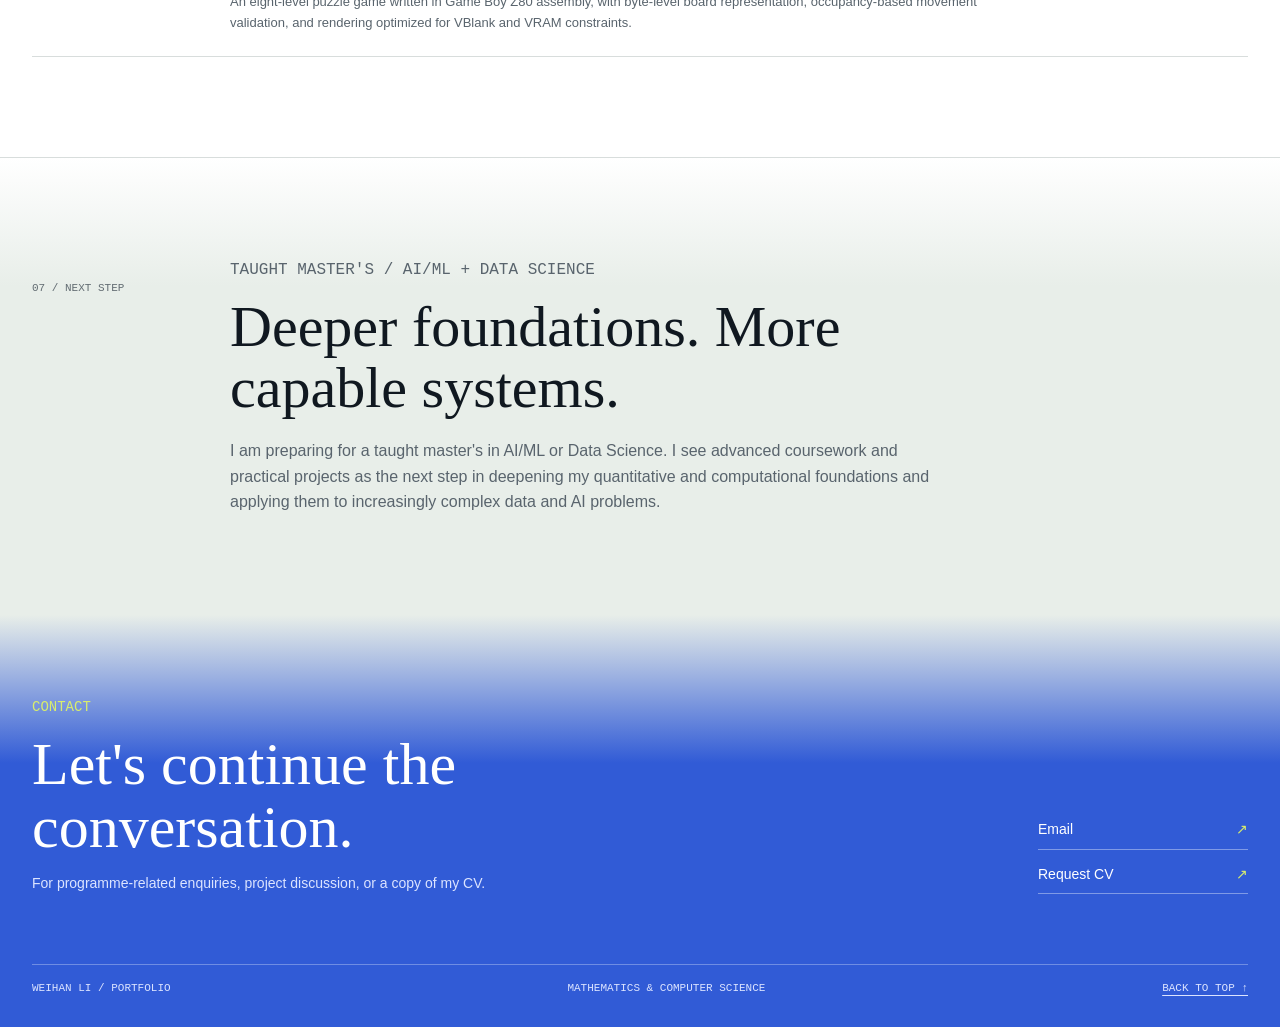
==== commit 80ece744: "Publish index.html" ====
--- a/index.html
+++ b/index.html
@@ -354,7 +354,7 @@
           <h1 id="site-title">Weihan Li</h1>
         </div>
         <p>Mathematics &amp; Computer Science undergraduate</p>
-        <p>Preparing for taught master's study in AI/ML and Data Science.</p>
+        <p>Working across quantitative reasoning, AI systems, and data-driven decision-making.</p>
       </div>
     </section>
     <section class="section academic" id="academic" aria-labelledby="academic-title">
--- a/enhancements.css
+++ b/enhancements.css
@@ -374,7 +374,7 @@
     linear-gradient(90deg, rgb(111 155 216 / 7%) 1px, transparent 1px),
     radial-gradient(circle at 55% 35%, #183357, #081321 68%);
   background-size: 40px 40px, 40px 40px, auto;
-  cursor: pointer;
+  cursor: default;
 }
 
 .trade-main-panel,
@@ -503,27 +503,38 @@
 .trade-topology > div:nth-child(3) { margin-inline: 36px 0; }
 .trade-topology span { color: #d9e8fc; font: 10px/1.3 var(--mono); text-align: center; text-transform: uppercase; }
 
-.trade-stage-indicator {
+.trade-stage-hitarea {
+  position: absolute;
+  z-index: 6;
+  inset: 18px 18px 36px;
+  padding: 0;
+  border: 0;
+  background: transparent;
+  cursor: pointer;
+  touch-action: pan-y;
+}
+
+.trade-stage-hitarea:focus-visible {
+  outline: 2px solid #82a8ff;
+  outline-offset: -4px;
+}
+
+.trade-stage-hitarea:disabled {
+  cursor: default;
+}
+
+.trade-stage-status {
   position: absolute;
   z-index: 7;
   right: 20px;
-  bottom: 17px;
-  display: flex;
-  gap: 6px;
-}
-
-.trade-stage-indicator span {
-  width: 18px;
-  height: 2px;
-  background: rgb(148 181 226 / 28%);
-  transition: width 360ms var(--ease-out), background-color 360ms ease;
-}
-
-.tradeguard-gallery[data-stage="0"] .trade-stage-indicator span:nth-child(1),
-.tradeguard-gallery[data-stage="1"] .trade-stage-indicator span:nth-child(2),
-.tradeguard-gallery[data-stage="2"] .trade-stage-indicator span:nth-child(3) {
-  width: 28px;
-  background: #81a9ef;
+  bottom: 46px;
+  min-width: 184px;
+  margin: 0;
+  color: #a9c1df;
+  font: 9px/1.35 var(--mono);
+  text-align: center;
+  text-transform: uppercase;
+  pointer-events: none;
 }
 
 .tradeguard-gallery .figure-note {
@@ -739,6 +750,8 @@
   .trade-topology > div:nth-child(2) { margin-inline: 9px 0; }
   .trade-topology > div:nth-child(3) { margin-inline: 18px 0; }
   .trade-topology span { font-size: 8px; }
+  .trade-stage-hitarea { inset: 12px 12px 37px; }
+  .trade-stage-status { right: 12px; bottom: 44px; min-width: 154px; font-size: 8px; }
 
   .fraud-territory-figure {
     grid-template-rows: auto minmax(300px, 1fr) auto;
